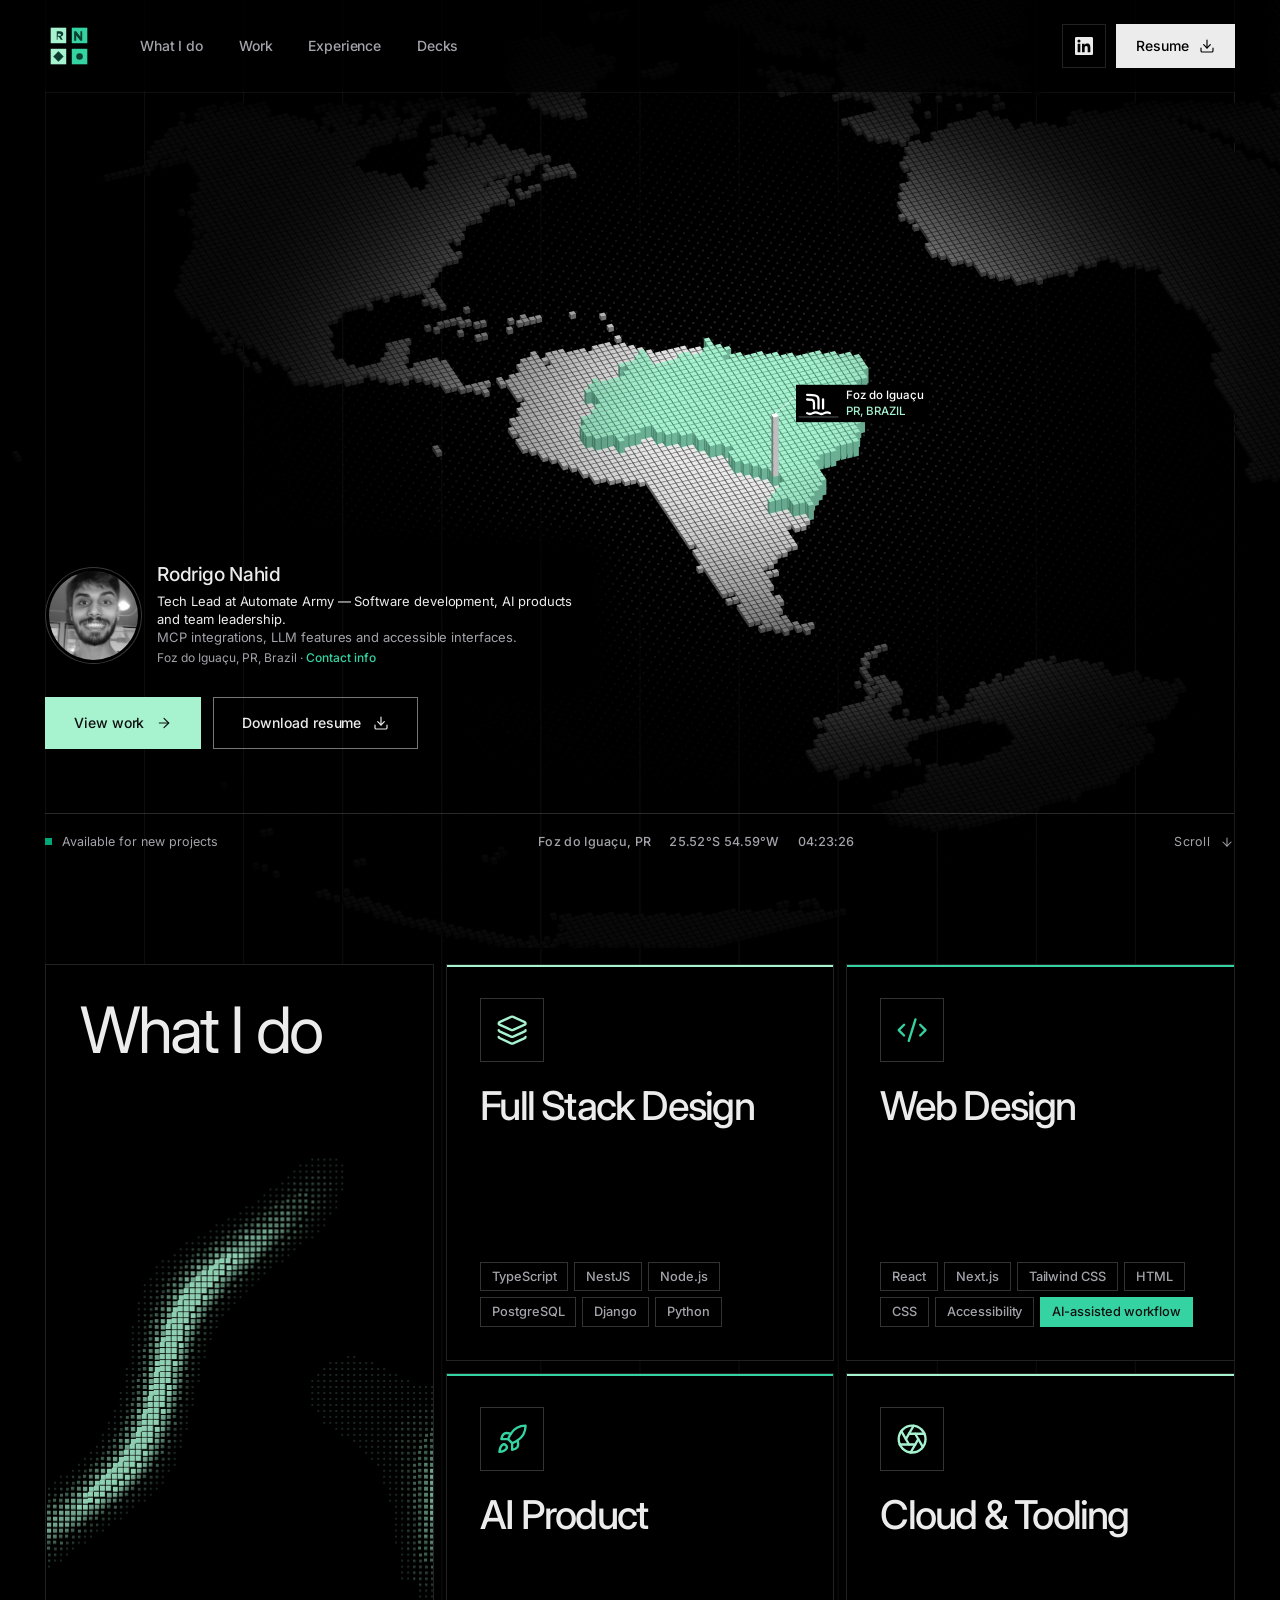
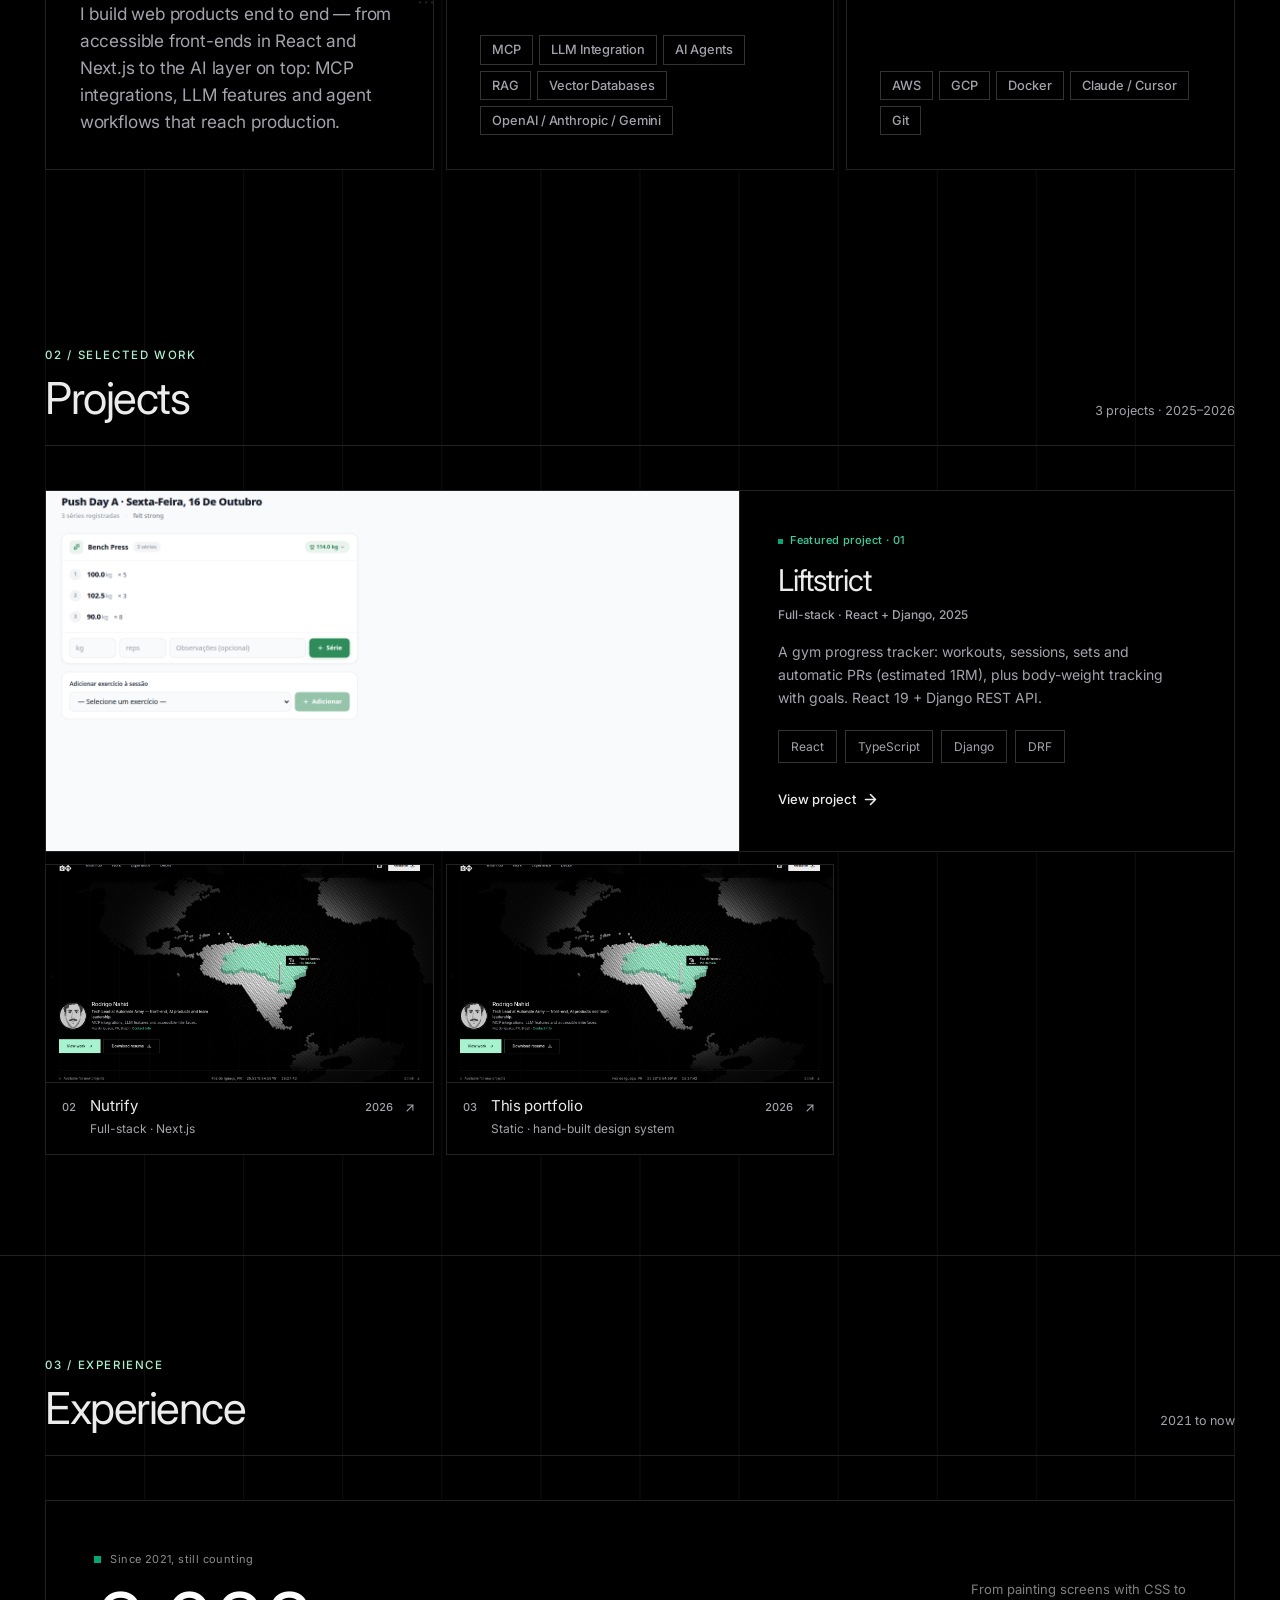
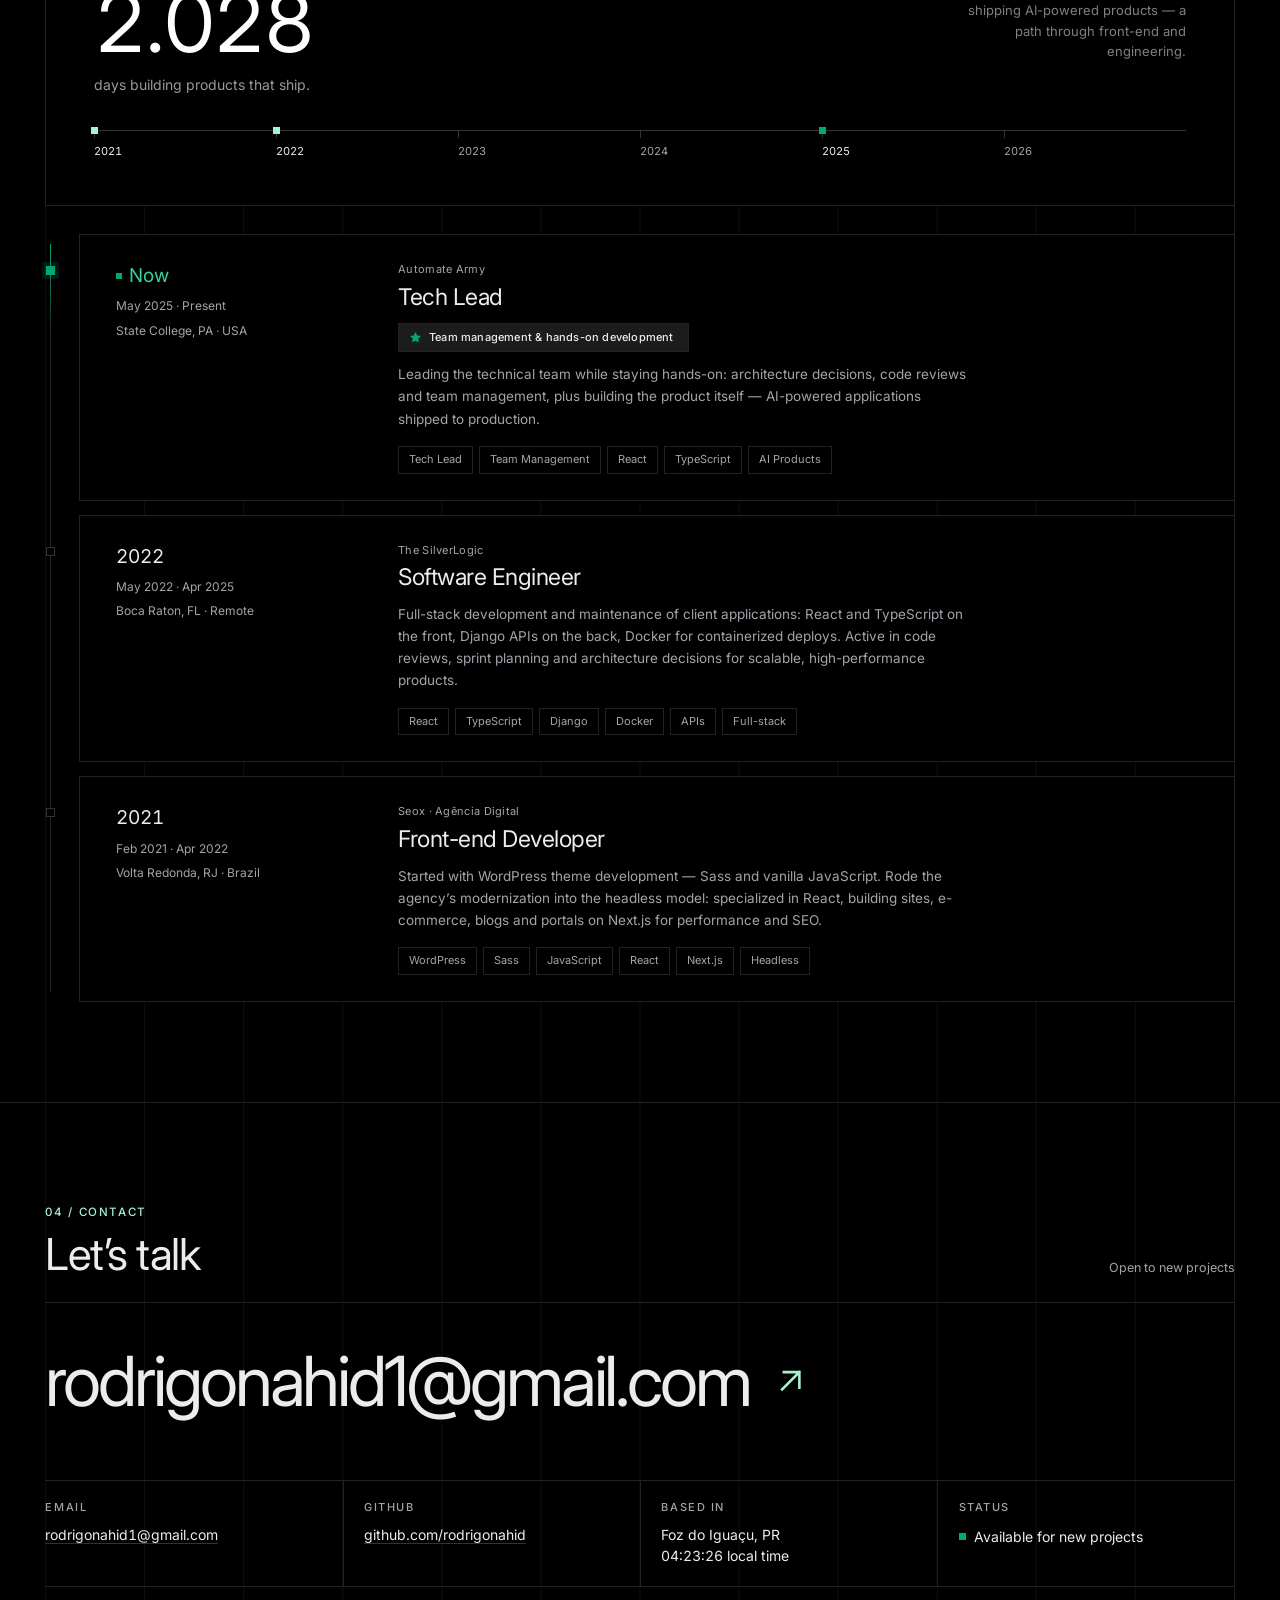
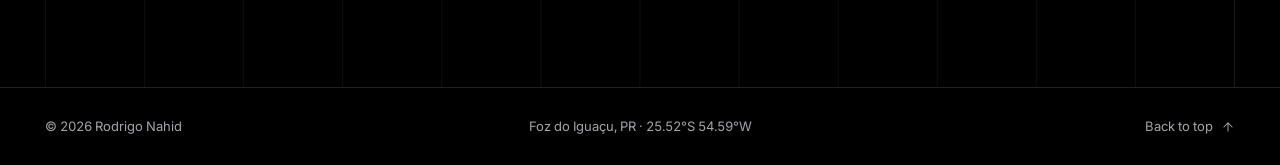
==== index.html @ 600af351 "Redesign: hand-built dark design system, real identity, resume, map hover - Identity: Rodrigo Nahid " ====
<!DOCTYPE html>
<html lang="en">
<head>
  <meta charset="UTF-8" />
  <meta name="viewport" content="width=device-width, initial-scale=1.0" />
  <title>Rodrigo Nahid, Front-end &amp; AI Product Engineer</title>
  <meta name="description" content="Front-end and AI product engineering. MCP integrations, LLM features and fast, accessible web interfaces. Based in Foz do Iguaçu, Brazil." />
  <link rel="canonical" href="https://rodrigonahid.com.br/" />
  <link rel="icon" href="favicon.svg" type="image/svg+xml" />
  <link rel="apple-touch-icon" href="apple-touch-icon.png" />
  <meta name="theme-color" content="#000000" />
  <meta name="color-scheme" content="dark" />
  <meta property="og:type" content="website" />
  <meta property="og:site_name" content="Rodrigo Nahid" />
  <meta property="og:title" content="Rodrigo Nahid, Front-end &amp; AI Product Engineer" />
  <meta property="og:description" content="Go-to-market, visual identity and executive presentations for B2B companies." />
  <meta property="og:url" content="https://rodrigonahid.com.br/" />
  <meta property="og:image" content="https://rodrigonahid.com.br/assets/og/site.jpg" />
  <meta property="og:image:width" content="1200" />
  <meta property="og:image:height" content="630" />
  <meta name="twitter:card" content="summary_large_image" />
  <script type="application/ld+json">
  {"@context":"https://schema.org","@type":"Person","name":"Rodrigo Nahid",
   "jobTitle":"Tech Lead","url":"https://rodrigonahid.com.br/",
   "image":"https://rodrigonahid.com.br/assets/og/site.jpg",
   "worksFor":{"@type":"Organization","name":"Automate Army"},
   "address":{"@type":"PostalAddress","addressLocality":"Foz do Iguaçu","addressCountry":"BR"},
   "sameAs":["https://github.com/rodrigonahid","https://www.linkedin.com/in/rodrigo-nahid/"]}
  </script>
  <link rel="preconnect" href="https://fonts.googleapis.com" />
  <link rel="preconnect" href="https://fonts.gstatic.com" crossorigin />
  <link href="https://fonts.googleapis.com/css2?family=Inter:wght@300;400;500;600;700;800;900&display=swap" rel="stylesheet" />
  <link rel="stylesheet" href="nav.css" />
  <style>
    *, *::before, *::after { box-sizing: border-box; margin: 0; padding: 0; }

    :root {
      color-scheme: dark;
      --bg: #000000;
      --bg-alt: #0a0a0a;       /* cards and sections one step above the page */
      --raised: #141414;       /* chips, tags, logo plates and timeline cards: one step above their section */
      --raised-2: #1c1c1c;     /* a pill sitting on a raised card */
      --text: #ececec;
      --text-2: #a9a9b0;       /* the dimmer second line of the headline */
      --muted: #a3a3ab;        /* 7.4:1 on the page, 6.2:1 on raised surfaces */
      --accent: #00a877;       /* dots, glows and rules: decoration, never text */
      --accent-text: #35d3a2;  /* the same green tuned for text on dark (8:1 or better) */
      --accent-blue: #d4d4da;  /* hover and focus colour, a light neutral despite the name */
      --border: #222222;
      --border-strong: #333333;
      --nav-bg: rgba(0,0,0,.7);
      --ease: cubic-bezier(.22,.61,.36,1);
      --shadow-card: 0 20px 56px rgba(0,0,0,.55);
    }

    html { scroll-behavior: smooth; }

    body {
      font-family: 'Inter', -apple-system, BlinkMacSystemFont, sans-serif;
      background: var(--bg);
      color: var(--text);
      line-height: 1.6;
      -webkit-font-smoothing: antialiased;
      text-rendering: optimizeLegibility;
      overflow-x: hidden;
    }

    img { max-width: 100%; -webkit-user-drag: none; user-select: none; }

    /* anchored sections clear the fixed nav */
    #stacks, #work, #clients, #experience, #contact { scroll-margin-top: var(--nav-h); }

    /* accessibility & polish */
    ::selection { background: rgba(0,168,119,.32); color: var(--text); }
    :focus-visible { outline: 2px solid var(--accent-blue); outline-offset: 3px; }
    :focus:not(:focus-visible) { outline: none; }

    @media (prefers-reduced-motion: reduce) {
      html { scroll-behavior: auto; }
      *, *::before, *::after {
        animation-duration: .01ms !important;
        animation-iteration-count: 1 !important;
        transition-duration: .01ms !important;
      }
    }

    /* ── SCROLL REVEAL ───────────────────── */
    /* default = visible (no-JS fallback); hidden state only applies once JS is on */
    html.js .reveal {
      opacity: 0;
      transform: translateY(26px);
      transition: opacity .8s var(--ease), transform .8s var(--ease);
      transition-delay: var(--reveal-delay, 0ms);
      will-change: opacity, transform;
    }
    html.js .reveal--sm { transform: translateY(14px); }
    html.js .reveal--scale { transform: translateY(20px) scale(.97); }
    html.js .reveal.in { opacity: 1; transform: none; }
    @media (prefers-reduced-motion: reduce) {
      html.js .reveal { opacity: 1; transform: none; transition: none; }
    }

    /* ── HERO ────────────────────────────── */
    /* Composition: a very large two-line headline across the top, a short two-line
       statement and a pair of buttons under it, a thin status strip at the foot, and a
       pixel mountain range rising out of the lower right corner, bleeding to the edges. */
    #hero {
      --gutter: var(--edge);
      --hero-a: #a7f3d0;            /* the mint of the stack cards */
      --hero-b: #6ee7b7;
      --hero-c: #34d399;
      position: relative; z-index: 2; isolation: isolate;          /* above the next section: the map runs past the hero's floor */
      min-height: 100svh;
      background: #000;                /* pure black: the bitmap field below sits on this */
    }
    /* a visible layout grid: 12 columns between the page edges (4 on phones), plus a rule under
       the header. It sits under the globe and the text. */
    #hero::before {
      --cols: 12; --line: rgba(255,255,255,.055);
      content: ""; position: absolute; z-index: 0; pointer-events: none;
      top: 0; bottom: 0; left: var(--gutter); right: var(--gutter);
      border-right: 1px solid var(--line);
      background:
        linear-gradient(var(--line), var(--line)) 0 var(--nav-h) / 100% 1px no-repeat,
        linear-gradient(to right, var(--line) 1px, transparent 1px) 0 0 / calc(100% / var(--cols)) 100%;
      /* the map script sets where the map is; the grid fades out there so it never competes */
      -webkit-mask-image: radial-gradient(var(--map-rx, 1px) var(--map-ry, 1px) at var(--map-x, 50%) var(--map-y, 50%), transparent 30%, #000 100%);
              mask-image: radial-gradient(var(--map-rx, 1px) var(--map-ry, 1px) at var(--map-x, 50%) var(--map-y, 50%), transparent 30%, #000 100%);
    }
    @media (max-width: 800px) { #hero::before { --cols: 4; } }
    #heroBits { position: absolute; left: 0; top: 0; width: 100%; height: 100%; max-height: calc(100% + 120px);   /* never more than the overhang the script allows */
                display: block; z-index: 0; pointer-events: none; }
    /* two blocks on one left edge: the headline under the header, the rest at the foot of the screen */
    .hero-inner {
      position: relative; z-index: 1;
      max-width: var(--max-w); margin: 0 auto; min-height: 100svh;
      display: flex; flex-direction: column; align-items: flex-start; justify-content: flex-end;
      gap: clamp(24px, 3vw, 48px);
      padding: calc(var(--nav-h) + clamp(16px, 3vw, 40px)) var(--gutter) clamp(28px, 4vw, 48px);
    }
    .hero-foot { width: 100%; }

    /* the ID plate at the foot, read like a profile header: a round portrait (the one place
       the site allows a circle, on request), then name, headline and a location line.
       Width and height are both set, so the circle can never be stretched into an oval. */
    .hero-id { display: flex; align-items: flex-start; gap: clamp(14px, 1.2vw, 18px); width: fit-content; max-width: 100%; }   /* the photo is as tall as the text beside it (set by the script below) */
    .hero-photo {
      --ph: var(--who-h, clamp(52px, 4.6vw, 70px));
      position: relative; flex: 0 0 var(--ph); width: var(--ph); height: var(--ph); margin: 0;
      box-sizing: border-box; border-radius: 50%; padding: 3px; background: #000;
      border: 1px solid rgba(255,255,255,.22);                    /* a hairline ring, a black gap, then the photo: all inside the edge */
    }
    @media (max-width: 640px) { .hero-photo { --ph: 60px; } }      /* on phones the text wraps to many lines: a fixed photo beside the name reads better */
    .hero-photo img { display: block; width: 100%; height: 100%; border-radius: 50%; object-fit: cover; object-position: 50% 22%; filter: grayscale(1); background: #111; }
    .hero-who { display: flex; flex-direction: column; min-width: 0; }
    .hero-name { font-size: clamp(17px, 1.5vw, 21px); font-weight: 500; line-height: 1; letter-spacing: -.02em; color: var(--text); margin-top: -.08em; }
    .hero-sub { margin-top: 7px; font-size: clamp(13px, 1vw, 14.5px); line-height: 1.4; letter-spacing: -.005em; color: var(--text); max-width: 52ch; }
    .hero-sub span { display: block; color: var(--muted); }
    .hero-place { margin-top: 5px; font-size: 12px; line-height: 1.2; color: var(--muted); margin-bottom: -.12em; }
    .hero-place a { color: var(--accent-text); font-weight: 500; text-decoration: none; }
    .hero-place a:hover { text-decoration: underline; text-underline-offset: 3px; }

    .hero-cta { display: flex; flex-wrap: wrap; gap: 12px; margin-top: clamp(24px, 2.6vw, 34px); }
    .btn {
      display: inline-flex; align-items: center; justify-content: center; gap: 12px;
      height: 52px; padding: 0 28px; font-size: 14px; font-weight: 500; letter-spacing: -.005em;
      text-decoration: none; border: 1px solid transparent;
      transition: background .2s, color .2s, border-color .2s;
    }
    .btn svg { width: 16px; height: 16px; transition: transform .25s var(--ease); }
    .btn--solid { background: var(--hero-a); color: #101010; }
    .btn--solid:hover { background: #d1fae5; }
    .btn--solid:hover svg { transform: translateX(4px); }
    .btn--line { border-color: rgba(236,236,236,.5); color: var(--text); }
    .btn--line:hover { border-color: var(--text); background: rgba(255,255,255,.07); }
    .btn--line:hover svg { transform: translateY(2px); }

    /* the foot of the hero: a hairline, then availability, place and a scroll cue on one line */
    .hero-meta {
      margin-top: clamp(36px, 5vw, 64px); padding-top: clamp(14px, 1.4vw, 20px);
      border-top: 1px solid rgba(255,255,255,.16);
      display: flex; align-items: center; justify-content: space-between; flex-wrap: wrap; gap: 12px 32px;
      font-size: 12.5px; color: var(--muted);
    }
    .hero-avail, .hero-location { display: flex; align-items: center; gap: 10px; }
    .avail-dot { width: 7px; height: 7px; background: var(--accent); flex-shrink: 0; animation: blink 2.4s ease-in-out infinite; }
    @keyframes blink { 0%,100% { opacity:1; } 50% { opacity:.25; } }
    .hero-location { gap: 18px; font-weight: 500; letter-spacing: .3px; }
    .hero-coords { color: var(--muted); font-variant-numeric: tabular-nums; }
    .hero-scroll {
      display: inline-flex; align-items: center; gap: 10px; color: var(--muted); text-decoration: none;
      letter-spacing: .3px; transition: color .2s;
    }
    .hero-scroll svg { width: 14px; height: 14px; transition: transform .25s var(--ease); }
    .hero-scroll:hover { color: var(--text); }
    .hero-scroll:hover svg { transform: translateY(3px); }
    @media (max-width: 800px) { .hero-coords { display: none; } }
    @media (max-width: 480px) { .hero-location { display: none; } .btn { flex: 1 1 100%; } }

    /* ── SHARED ──────────────────────────── */
    .wrap { max-width: var(--max-w); margin: 0 auto; padding: 0 var(--edge); }
    .section-pad { padding-top: clamp(64px, 9vw, 100px); padding-bottom: clamp(64px, 9vw, 100px); }
    .label { font-size: 11px; font-weight: 500; letter-spacing: .4px; color: var(--accent-text); margin-bottom: 14px; }
    .section-h2 { font-size: clamp(28px, 4vw, 44px); font-weight: 400; letter-spacing: -.035em; line-height: 1.05; color: var(--text); margin-bottom: clamp(36px, 5vw, 52px); }

    /* The section system after the hero: the same visible 12-column grid as the hero behind
       each section (cards are opaque, so the lines read in the gaps), and one head per
       section: a numbered kicker, the title, a fact on the right, and a hairline under it. */
    .gridded { position: relative; isolation: isolate; }
    .gridded::before {
      --cols: 12; --line: rgba(255,255,255,.055);
      content: ""; position: absolute; z-index: -1; pointer-events: none;
      top: 0; bottom: 0; left: var(--edge); right: var(--edge);
      border-right: 1px solid var(--line);
      background: linear-gradient(to right, var(--line) 1px, transparent 1px) 0 0 / calc(100% / var(--cols)) 100%;
    }
    @media (max-width: 800px) { .gridded::before { --cols: 4; } }
    .sec-head {
      display: grid; grid-template-columns: 1fr auto; align-items: end; gap: 10px 24px;
      padding-bottom: clamp(18px, 2vw, 24px); margin-bottom: clamp(28px, 4vw, 44px);
      border-bottom: 1px solid var(--border);
    }
    .sec-head .section-h2 { margin: 0; }
    .sec-idx { grid-column: 1 / -1; font-size: 11.5px; font-weight: 500; letter-spacing: .14em; text-transform: uppercase; color: #a7f3d0; }
    .sec-meta { font-size: 12.5px; color: var(--muted); text-align: right; font-variant-numeric: tabular-nums; }

    /* ── PROJECTS ────────────────────────── */
    #work { padding-top: clamp(64px, 9vw, 100px); padding-bottom: clamp(64px, 9vw, 100px); }

    /* three columns and a 12px gap, the same rhythm as the "What I do" grid above */
    .grid { display: grid; grid-template-columns: repeat(3, 1fr); gap: 12px; }
    @media (max-width: 1000px) { .grid { grid-template-columns: repeat(2, 1fr); } }
    @media (max-width: 640px) { .grid { grid-template-columns: 1fr; } }

    .card {
      cursor: pointer; overflow: hidden;
      background: var(--bg); border: 1px solid var(--border);
      text-decoration: none; display: block;
      transition: border-color .25s;
      -webkit-tap-highlight-color: transparent;
    }
    .card:hover { border-color: var(--border-strong); }
    .card-thumb-wrap { width: 100%; aspect-ratio: 16/9; overflow: hidden; background: var(--bg-alt); }
    .card-thumb { width: 100%; height: 100%; object-fit: cover; display: block; transition: transform .4s cubic-bezier(.22,.61,.36,1); }
    .card:hover .card-thumb { transform: scale(1.04); }
    .card-thumb.broken { opacity: 0; }
    .card-body   {
      display: grid; grid-template-columns: auto 1fr auto; align-items: start; gap: 14px;
      padding: 14px 16px 16px; border-top: 1px solid var(--border);
    }
    .card-idx    { font-size: 11px; font-weight: 500; color: var(--muted); font-variant-numeric: tabular-nums; padding-top: 2px; }
    .card-name   { font-size: 15px; font-weight: 400; color: var(--text); letter-spacing: -.02em; line-height: 1.25; }
    .card-cat    { font-size: 12px; color: var(--muted); margin-top: 3px; }
    .card-side   { display: flex; align-items: center; gap: 10px; font-size: 11px; font-weight: 500; color: var(--muted); font-variant-numeric: tabular-nums; padding-top: 2px; }
    .card-side svg { width: 14px; height: 14px; transition: transform .25s var(--ease), color .25s; }
    .card:hover .card-side svg { transform: translate(2px, -2px); color: #a7f3d0; }

    /* ── WHAT I DO ───────────────────────── */
    /* One pattern: a tall title cell on the left and four equal cards in a 2 x 2 beside it.
       Every card has the same anatomy (icon on top, title, then its items as tags). Cards are
       black with a hairline; each keeps its colour (lavender, yellow, white, in a checker) as
       its accent: the icon, a bar on top and the highlighted tag. The section
       leaves the page container and runs nearly edge to edge. Rows share one height, set
       by the fullest card. */
    .stacks-wide {
      padding: clamp(40px, 5vw, 72px) var(--edge) clamp(48px, 6vw, 88px);
    }
    .stacks-grid {
      --ink: #101010;
      --card-lavender: #a7f3d0;
      --card-yellow: #35d3a2;
      --card-white: #35d3a2;
      display: grid;
      grid-template-columns: repeat(3, minmax(0, 1fr));
      grid-template-rows: repeat(2, minmax(clamp(300px, 31vw, 540px), 1fr));
      gap: 12px;
    }
    .stack-intro { grid-row: 1 / span 2; }
    .stacks-grid > :nth-child(2) { --card: var(--card-lavender); }
    .stacks-grid > :nth-child(3) { --card: var(--card-yellow); }
    .stacks-grid > :nth-child(4) { --card: var(--card-white); }
    .stacks-grid > :nth-child(5) { --card: var(--card-lavender); }

    .stack-intro, .stack-card {
      position: relative; overflow: hidden; min-width: 0;
      display: flex; flex-direction: column; justify-content: space-between; gap: 24px;
      padding: clamp(22px, 2.6vw, 40px);
    }
    .stack-intro { background: var(--bg); border: 1px solid var(--border); }
    .stack-intro > * { position: relative; z-index: 1; }
    .stack-intro h2 {
      font-size: clamp(40px, 5vw, 84px); font-weight: 400; letter-spacing: -.045em; line-height: 1;
      color: var(--text);
    }
    .stack-intro p { font-size: clamp(16px, 1.35vw, 20px); line-height: 1.55; letter-spacing: -.01em; color: var(--muted); max-width: 30ch; }
    .intro-bits { position: absolute !important; z-index: 0 !important; inset: 0; width: 100%; height: 100%; display: block; }

    .stack-card { background: var(--bg); color: var(--text); border: 1px solid var(--border); box-shadow: inset 0 2px 0 var(--card); justify-content: flex-start; transition: border-color .3s; }
    .stack-card:hover { border-color: var(--border-strong); }
    /* icon and title share the same height in every card; the tags sit at the foot, so the
       titles line up across a row and so do the bottom edges of the lists */
    .stack-text { flex: 1; display: flex; flex-direction: column; justify-content: space-between; gap: 20px; }
    .stack-icon {
      width: clamp(56px, 5vw, 76px); height: clamp(56px, 5vw, 76px);
      display: grid; place-items: center; flex-shrink: 0;
      border: 1px solid var(--border-strong); color: var(--card);
      transition: background .3s, color .3s, border-color .3s;
    }
    .stack-icon svg { width: 52%; height: 52%; overflow: visible; }
    .stack-card:hover .stack-icon { background: var(--card); border-color: var(--card); color: var(--ink); }
    .stack-text h3 {
      font-size: clamp(28px, 3.1vw, 54px); font-weight: 500; letter-spacing: -.045em; line-height: 1.02;
      text-wrap: balance;
    }
    .stack-tags { display: flex; flex-wrap: wrap; gap: 6px; list-style: none; margin: 0; padding: 0; }
    .stack-tags li {
      padding: 6px 11px; border: 1px solid var(--border-strong); color: var(--muted);
      font-size: clamp(12.5px, 1vw, 14.5px); font-weight: 500; line-height: 1.2; letter-spacing: -.005em;
    }
    .stack-tags li.is-accent { background: var(--card); border-color: var(--card); color: var(--ink); }   /* a way of working, not a tool */

    /* Icon motion. Two moments, both optional: each icon draws itself once when the grid
       first scrolls into view, and each has its own small gesture on hover. None of the
       gestures pulls a drawing apart. Without JavaScript or with reduced motion requested
       the icons just sit there. */
    @media (prefers-reduced-motion: no-preference) {
      html.js .stacks-grid:not(.is-drawn) .stack-icon :is(path, circle) { stroke-dasharray: 1; stroke-dashoffset: 1; }
      html.js .stacks-grid .stack-icon :is(path, circle) {
        stroke-dasharray: 1;
        transition: stroke-dashoffset 1s var(--ease) calc(var(--i, 0) * 140ms), transform .55s cubic-bezier(.3,1.5,.5,1);
      }
      html.js .stacks-grid.is-drawn .stack-icon :is(path, circle) { stroke-dashoffset: 0; }
      .stack-icon svg, .stack-icon path { transform-box: fill-box; }
      @keyframes stroke-redraw { from { stroke-dashoffset: 1; } to { stroke-dashoffset: 0; } }

      /* full stack: the layers stack up again, bottom first */
      .stack-card:hover .ly-3 { animation: stroke-redraw .6s var(--ease) both; }
      .stack-card:hover .ly-2 { animation: stroke-redraw .6s var(--ease) .14s both; }
      .stack-card:hover .ly-1 { animation: stroke-redraw .6s var(--ease) .28s both; }

      /* web: the brackets open around the slash */
      .stack-card:hover .cd-l { transform: translateX(-1.8px); }
      .stack-card:hover .cd-r { transform: translateX(1.8px); }
      .cd-s { transform-origin: center; }
      .stack-card:hover .cd-s { transform: scale(1.12); }

      /* product: the rocket lifts off as one piece */
      .ico-rocket svg { transform-box: view-box; transition: transform .6s cubic-bezier(.3,1.5,.5,1); }
      .stack-card:hover .ico-rocket svg { transform: translate(2.6px, -2.6px); }

      /* art direction: the aperture turns */
      .ico-aperture svg { transform-box: view-box; transform-origin: 50% 50%; transition: transform .9s cubic-bezier(.65,0,.35,1); }
      .stack-card:hover .ico-aperture svg { transform: rotate(90deg); }
    }

    @media (max-width: 1000px) {
      .stacks-grid { grid-template-columns: repeat(2, minmax(0, 1fr)); grid-template-rows: none; grid-auto-rows: minmax(clamp(260px, 40vw, 420px), 1fr); }
      .stack-intro { grid-column: 1 / -1; grid-row: auto; }
    }
    @media (max-width: 640px) {
      .stacks-grid { grid-template-columns: 1fr; grid-auto-rows: minmax(280px, auto); }
      .stack-intro { min-height: 320px; }
      .stack-icon { width: 56px; height: 56px; }
    }

    /* ── FEATURED PROJECT ────────────────── */
    .featured {
      display: grid; grid-template-columns: 1.4fr 1fr; align-items: stretch;
      margin-bottom: 12px;
      border: 1px solid var(--border);
      background: var(--bg); overflow: hidden;
      text-decoration: none; color: var(--text);
      transition: border-color .25s;
      -webkit-tap-highlight-color: transparent;
    }
    .featured:hover { border-color: var(--border-strong); }

    .featured-media { position: relative; overflow: hidden; background: var(--raised); min-height: 360px; }
    .featured-media img {
      position: absolute; inset: 0; width: 100%; height: 100%;
      object-fit: cover; object-position: center; display: block;
      transition: transform .5s var(--ease);
    }
    .featured:hover .featured-media img { transform: scale(1.03); }

    .featured-body {
      background: var(--bg); border-left: 1px solid var(--border);
      padding: clamp(26px, 3vw, 44px);
      display: flex; flex-direction: column; justify-content: center;
    }
    .featured-label {
      display: inline-flex; align-items: center; gap: 7px;
      font-size: 11px; font-weight: 500; letter-spacing: .4px; color: var(--accent-text);
    }
    .featured-label .dot { width: 5px; height: 5px; background: var(--accent); }
    .featured-title {
      font-size: clamp(22px, 2.4vw, 30px); font-weight: 400;
      letter-spacing: -.035em; line-height: 1.1; margin-top: 14px;
    }
    .featured-meta { font-size: 12px; font-weight: 500; color: var(--muted); margin-top: 8px; }
    .featured-desc { font-size: 14px; color: var(--muted); line-height: 1.65; margin-top: 16px; max-width: 46ch; }
    .featured-tags { display: flex; flex-wrap: wrap; gap: 8px; margin-top: 20px; }
    .featured-tag {
      font-size: 12px; color: var(--muted); background: transparent;
      border: 1px solid var(--border-strong); padding: 6px 12px;
    }
    .featured-cta {
      display: inline-flex; align-items: center; gap: 8px;
      margin-top: 26px; font-size: 13px; font-weight: 500; color: var(--text);
    }
    .featured-cta svg { transition: transform .25s var(--ease); }
    .featured:hover .featured-cta svg { transform: translateX(4px); }

    @media (max-width: 900px) {
      .featured { grid-template-columns: 1fr; }
      .featured-media { min-height: 0; aspect-ratio: 16/10; }
      .featured-body { border-left: none; border-top: 1px solid var(--border); }
    }
    @media (max-width: 640px) {
      .featured { margin-bottom: 12px; }
      .featured-media { aspect-ratio: 4/3; }
    }

    /* card slideshow */
    .slideshow-wrap { position: relative; width: 100%; aspect-ratio: 16/9; overflow: hidden; background: var(--bg-alt); }
    .slide-img {
      position: absolute; inset: 0;
      width: 100%; height: 100%; object-fit: cover; display: block;
      opacity: 0; transition: opacity .7s ease;
    }
    .slide-img.active { opacity: 1; }

    /* ── CLIENTS MARQUEE ─────────────────── */
    #clients { padding-top: clamp(60px, 8vw, 92px); padding-bottom: clamp(60px, 8vw, 92px); overflow: hidden; }
    .clients-sub { font-size: 14px; color: var(--muted); max-width: 52ch; line-height: 1.6; margin: -12px 0 clamp(28px, 4vw, 40px); }

    .clients-rows { display: flex; flex-direction: column; gap: 16px; }
    .clients-marquee {
      position: relative;
      overflow: hidden;
      -webkit-mask-image: linear-gradient(90deg, transparent 0, #000 7%, #000 93%, transparent 100%);
              mask-image: linear-gradient(90deg, transparent 0, #000 7%, #000 93%, transparent 100%);
    }
    .clients-track { display: flex; width: max-content; align-items: center; }
    .clients-track--ltr { animation: clientsLeft 48s linear infinite; }
    .clients-track--rtl { animation: clientsRight 48s linear infinite; }
    .clients-marquee:hover .clients-track { animation-play-state: paused; }
    @keyframes clientsLeft  { from { transform: translateX(0); }     to { transform: translateX(-50%); } }
    @keyframes clientsRight { from { transform: translateX(-50%); }  to { transform: translateX(0); } }

    .client-cell {
      flex-shrink: 0;
      width: 244px; height: 132px;
      margin-right: 18px;
      display: grid; place-items: center;
      overflow: hidden;
      background: var(--bg);
      border: 1px solid var(--border);

      transition: border-color .3s, box-shadow .3s, transform .3s;
    }
    .client-cell:hover { border-color: var(--border-strong); }
    .client-logo {
      max-width: 152px; max-height: 56px;
      width: auto; height: auto;
      object-fit: contain;
      /* The logos are light-theme artwork. Grayscale then invert turns dark marks
         light, and screen blending drops the opaque white box two of the files
         carry (Eletrobras, Vilmorin), so only the mark shows on the plate. */
      filter: grayscale(1) invert(1);
      mix-blend-mode: screen;
      opacity: .9;
      transition: opacity .3s ease;
    }
    .client-cell:hover .client-logo { opacity: 1; }
    /* logos drawn in white to begin with are the flagged ones: keep them as drawn */
    .client-logo--invert { filter: grayscale(1); mix-blend-mode: normal; }

    @media (max-width: 640px) {
      .client-cell { width: 150px; height: 84px; }
      .client-logo { max-width: 98px; max-height: 36px; }
      .clients-track--ltr { animation-duration: 28s; }
      .clients-track--rtl { animation-duration: 28s; }
    }
    @media (prefers-reduced-motion: reduce) {
      .clients-track { animation: none; flex-wrap: wrap; justify-content: center; }
    }

    /* ── EXPERIENCE / TIMELINE ───────────── */
    #experience { background: var(--bg); border-top: 1px solid var(--border); border-bottom: 1px solid var(--border); }

    /* day-counter banner (full-width horizontal dark card) */
    .exp-counter {
      display: flex; align-items: center; justify-content: space-between;
      gap: 28px; flex-wrap: wrap;
      background: var(--bg);
      border: 1px solid var(--border);
      color: #fff;

      padding: clamp(28px, 4vw, 44px) clamp(28px, 4vw, 48px);
      margin-bottom: 28px;
    }
    /* a ruler of the years since 2021; a mint mark where a role began */
    .exp-ruler { flex: 1 0 100%; display: grid; grid-template-columns: repeat(var(--n, 9), minmax(0, 1fr)); border-top: 1px solid var(--border-strong); margin-top: 6px; }
    .exp-ruler span { position: relative; padding-top: 12px; font-size: 11px; color: var(--muted); font-variant-numeric: tabular-nums; }
    .exp-ruler span::before { content: ""; position: absolute; left: 0; top: -1px; width: 1px; height: 8px; background: var(--border-strong); }
    .exp-ruler span.is-start { color: var(--text); }
    .exp-ruler span.is-start::after { content: ""; position: absolute; left: -3px; top: -4px; width: 7px; height: 7px; background: #a7f3d0; }
    .exp-ruler span.is-now::after { background: var(--accent); }
    @media (max-width: 640px) { .exp-ruler span { font-size: 0; } .exp-ruler span.is-start { font-size: 10px; } }
    .exp-counter-glow { display: inline-flex; align-items: center; gap: 9px; font-size: 11px; letter-spacing: .4px; color: rgba(255,255,255,.55); margin-bottom: 14px; }
    .exp-counter-dot { width: 7px; height: 7px; background: var(--accent); animation: blink 2.4s ease-in-out infinite; }
    .exp-counter-num { font-size: clamp(50px, 8vw, 82px); font-weight: 400; line-height: 1; letter-spacing: -3px; font-variant-numeric: tabular-nums; }
    .exp-counter-cap { font-size: 14px; color: rgba(255,255,255,.6); margin-top: 10px; }
    .exp-counter-side { font-size: 13px; color: rgba(255,255,255,.5); text-align: right; line-height: 1.6; max-width: 220px; }

    /* vertical timeline with full-width horizontal cards */
    .tl { position: relative; padding-left: 34px; display: grid; gap: 14px; }
    .tl::before {
      content: ''; position: absolute;
      left: 5px; top: 10px; bottom: 10px;
      width: 1px;
      background: linear-gradient(to bottom, var(--accent), var(--border) 90px, var(--border));
    }
    .tl-card {
      position: relative;
      display: grid;
      grid-template-columns: clamp(210px, 18vw, 340px) 1fr;
      gap: clamp(20px, 4vw, 52px);
      background: var(--bg);
      border: 1px solid var(--border);

      padding: 26px clamp(24px, 3vw, 36px);
      transition: border-color .3s, box-shadow .3s;
    }
    .tl-card:hover { border-color: var(--border-strong); box-shadow: inset 2px 0 0 #a7f3d0; }
    .tl-card::before {
      content: ''; position: absolute;
      left: -34px; top: 31px;
      width: 9px; height: 9px;
      background: var(--bg); border: 1.5px solid var(--border-strong);
      transition: border-color .3s, background .3s;
    }
    .tl-card:hover::before { border-color: var(--accent-blue); }
    .tl-card--now::before {
      background: var(--accent); border-color: var(--accent);
      box-shadow: 0 0 0 4px rgba(0,168,119,.14);
    }

    /* left column — when */
    .tl-when { display: flex; flex-direction: column; gap: 5px; }
    .tl-year { font-size: 19px; color: var(--text); letter-spacing: -.3px; font-variant-numeric: tabular-nums; }
    .tl-year--now { color: var(--accent-text); display: inline-flex; align-items: center; gap: 7px; }
    .tl-year--now::before { content: ''; width: 6px; height: 6px; background: var(--accent); animation: blink 2.4s ease-in-out infinite; }
    .tl-period { font-size: 12px; color: var(--muted); }
    .tl-place  { font-size: 12px; color: var(--muted); }

    /* right column — content */
    .tl-main { display: flex; flex-direction: column; align-items: flex-start; height: 100%; }
    .tl-co   { font-size: 11px; letter-spacing: .3px; color: var(--muted); }
    .tl-role { font-size: clamp(19px, 2.1vw, 23px); font-weight: 400; color: var(--text); letter-spacing: -.5px; line-height: 1.2; margin: 5px 0 0; }
    .tl-desc { font-size: 13.5px; color: var(--muted); line-height: 1.65; margin-top: 11px; max-width: 64ch; }
    .tl-note { display: inline-block; font-size: 12px; color: var(--accent-text); margin-top: 12px; padding: 4px 11px; background: rgba(0,168,119,.1); }
    .tl-badge {
      display: inline-flex; align-items: center; gap: 7px;
      font-size: 11px; font-weight: 500; letter-spacing: .2px; line-height: 1.35;
      color: var(--text); background: var(--raised-2);
      border: 1px solid var(--border);
      padding: 6px 14px 6px 10px; margin-top: 12px;
      max-width: 100%;
    }
    .tl-badge svg { width: 13px; height: 13px; color: var(--accent); flex-shrink: 0; align-self: center; }
    @media (max-width: 700px) {
      .tl-badge { font-size: 10.5px; padding: 5px 12px 5px 9px; gap: 6px; }
    }
    .tl-tags { display: flex; flex-wrap: wrap; gap: 6px; margin-top: auto; padding-top: 16px; align-self: stretch; }
    .tl-tag  { font-size: 11px; padding: 4px 10px; border: 1px solid var(--border); color: var(--muted); }

    @media (max-width: 700px) {
      .tl { padding-left: 28px; grid-auto-rows: auto; }
      .tl-card { grid-template-columns: 1fr; gap: 14px; padding: 22px 22px; }
      .tl-card::before { left: -28px; top: 27px; }
      .tl-when { flex-flow: row wrap; align-items: baseline; gap: 4px 14px; }
      .tl-tags { padding-top: 4px; }
      .exp-counter-side { text-align: left; }
    }

    /* ── CONTACT ─────────────────────────── */
    /* the email as the statement, then the facts in a row of hairline cells */
    .contact-email {
      display: inline-flex; align-items: center; gap: clamp(12px, 1.6vw, 24px);
      font-size: clamp(28px, 5.4vw, 84px); font-weight: 400; letter-spacing: -.045em; line-height: 1;
      color: var(--text); text-decoration: none; transition: color .2s;
      overflow-wrap: anywhere;
    }
    .contact-email svg { width: .6em; height: .6em; flex: none; color: #a7f3d0; transition: transform .3s var(--ease); }
    .contact-email:hover { color: #a7f3d0; }
    .contact-email:hover svg { transform: translate(4px, -4px); }
    .contact-spec { display: grid; grid-template-columns: repeat(4, minmax(0, 1fr)); margin-top: clamp(36px, 5vw, 64px); border-top: 1px solid var(--border); border-bottom: 1px solid var(--border); }
    .contact-spec > div { padding: 18px clamp(14px, 1.6vw, 22px) 20px; border-left: 1px solid var(--border); min-width: 0; }
    .contact-spec > div:first-child { border-left: 0; padding-left: 0; }
    .contact-spec dt { font-size: 11px; font-weight: 500; letter-spacing: .14em; text-transform: uppercase; color: var(--muted); margin-bottom: 8px; }
    .contact-spec dd { margin: 0; font-size: 14px; color: var(--text); line-height: 1.5; font-variant-numeric: tabular-nums; }
    .contact-spec dd a { color: var(--text); text-decoration: none; border-bottom: 1px solid var(--border-strong); transition: border-color .2s, color .2s; }
    .contact-spec dd a:hover { color: #a7f3d0; border-color: #a7f3d0; }
    .contact-spec .avail { display: inline-flex; align-items: center; gap: 8px; }
    .contact-spec .avail::before { content: ""; width: 7px; height: 7px; background: var(--accent); animation: blink 2.4s ease-in-out infinite; }
    @media (max-width: 800px) {
      .contact-spec { grid-template-columns: 1fr 1fr; }
      .contact-spec > div:nth-child(3) { border-left: 0; padding-left: 0; }
      .contact-spec > div:nth-child(n+3) { border-top: 1px solid var(--border); }
    }

    /* ── FOOTER ──────────────────────────── */
    footer {
      border-top: 1px solid var(--border);
      padding: 28px var(--edge);
      display: grid; grid-template-columns: 1fr auto 1fr; align-items: center; gap: 12px 24px;
      max-width: var(--max-w); margin: 0 auto;
    }
    footer p, footer a { font-size: 13px; color: var(--muted); font-variant-numeric: tabular-nums; }
    footer .foot-mid { text-align: center; }
    footer .foot-top { justify-self: end; display: inline-flex; align-items: center; gap: 8px; text-decoration: none; transition: color .2s; }
    footer .foot-top svg { width: 14px; height: 14px; transition: transform .25s var(--ease); }
    footer .foot-top:hover { color: var(--text); }
    footer .foot-top:hover svg { transform: translateY(-3px); }
    @media (max-width: 640px) { footer { grid-template-columns: 1fr auto; } footer .foot-mid { display: none; } }
  </style>
  <script>
    document.documentElement.classList.add('js');
    if ('scrollRestoration' in history) history.scrollRestoration = 'manual';
    window.scrollTo(0, 0);
  </script>
</head>
<body>
  <a class="skip-link" href="#main">Skip to content</a>

  <!-- NAV -->
  <nav id="nav" class="site-nav" aria-label="Primary">
    <div class="nav-inner">
      <a href="/" class="nav-logo" aria-label="Rodrigo Nahid, home">
        <img src="favicon.svg" alt="Rodrigo Nahid" width="120" height="120" />
      </a>
      <ul class="nav-links">
        <li><a href="#stacks" data-spy="stacks">What I do</a></li>
        <li><a href="#work" data-spy="work">Work</a></li>
        <li><a href="#experience" data-spy="experience">Experience</a></li>
        <li><a href="decks.html">Decks</a></li>
      </ul>
      <div class="nav-actions">
        <a class="nav-icon" href="https://www.linkedin.com/in/rodrigo-nahid/" target="_blank" rel="noopener" aria-label="LinkedIn (opens in a new tab)"><svg viewBox="0 0 24 24" fill="currentColor" aria-hidden="true"><path d="M20.447 20.452h-3.554v-5.569c0-1.328-.027-3.037-1.852-3.037-1.853 0-2.136 1.445-2.136 2.939v5.667H9.351V9h3.414v1.561h.046c.477-.9 1.637-1.85 3.37-1.85 3.601 0 4.267 2.37 4.267 5.455v6.286zM5.337 7.433a2.062 2.062 0 01-2.063-2.065 2.064 2.064 0 112.063 2.065zm1.782 13.019H3.555V9h3.564v11.452zM22.225 0H1.771C.792 0 0 .774 0 1.729v20.542C0 23.227.792 24 1.771 24h20.451C23.2 24 24 23.227 24 22.271V1.729C24 .774 23.2 0 22.222 0h.003z"/></svg></a>
        <a class="nav-cta" href="Rodrigo-Nahid-Resume.pdf" download>Resume <svg viewBox="0 0 24 24" fill="none" stroke="currentColor" stroke-width="1.75" stroke-linecap="round" stroke-linejoin="round" aria-hidden="true"><path d="M12 15V3"/><path d="M21 15v4a2 2 0 0 1-2 2H5a2 2 0 0 1-2-2v-4"/><path d="m7 10 5 5 5-5"/></svg></a>
      </div>
      <button class="nav-toggle" type="button" aria-expanded="false" aria-controls="menu-panel" aria-label="Open menu"><svg class="i-menu" viewBox="0 0 24 24" fill="none" stroke="currentColor" stroke-width="1.75" stroke-linecap="round" stroke-linejoin="round" aria-hidden="true"><path d="M4 5h16"/><path d="M4 12h16"/><path d="M4 19h16"/></svg><svg class="i-close" viewBox="0 0 24 24" fill="none" stroke="currentColor" stroke-width="1.75" stroke-linecap="round" stroke-linejoin="round" aria-hidden="true"><path d="M18 6 6 18"/><path d="m6 6 12 12"/></svg></button>
    </div>
    <div class="menu-panel" id="menu-panel">
      <ul>
      <li><a href="#stacks" data-spy="stacks">What I do<svg viewBox="0 0 24 24" fill="none" stroke="currentColor" stroke-width="1.75" stroke-linecap="round" stroke-linejoin="round" aria-hidden="true"><path d="M5 12h14"/><path d="m12 5 7 7-7 7"/></svg></a></li>
      <li><a href="#work" data-spy="work">Work<svg viewBox="0 0 24 24" fill="none" stroke="currentColor" stroke-width="1.75" stroke-linecap="round" stroke-linejoin="round" aria-hidden="true"><path d="M5 12h14"/><path d="m12 5 7 7-7 7"/></svg></a></li>
      <li><a href="#experience" data-spy="experience">Experience<svg viewBox="0 0 24 24" fill="none" stroke="currentColor" stroke-width="1.75" stroke-linecap="round" stroke-linejoin="round" aria-hidden="true"><path d="M5 12h14"/><path d="m12 5 7 7-7 7"/></svg></a></li>
      <li><a href="decks.html">Decks<svg viewBox="0 0 24 24" fill="none" stroke="currentColor" stroke-width="1.75" stroke-linecap="round" stroke-linejoin="round" aria-hidden="true"><path d="M5 12h14"/><path d="m12 5 7 7-7 7"/></svg></a></li>
      </ul>
      <div class="menu-actions">
        <a class="menu-cta" href="Rodrigo-Nahid-Resume.pdf" download>Resume <svg viewBox="0 0 24 24" fill="none" stroke="currentColor" stroke-width="1.75" stroke-linecap="round" stroke-linejoin="round" aria-hidden="true"><path d="M12 15V3"/><path d="M21 15v4a2 2 0 0 1-2 2H5a2 2 0 0 1-2-2v-4"/><path d="m7 10 5 5 5-5"/></svg></a>
        <a class="menu-icon-link" href="https://www.linkedin.com/in/rodrigo-nahid/" target="_blank" rel="noopener"><svg viewBox="0 0 24 24" fill="currentColor" aria-hidden="true"><path d="M20.447 20.452h-3.554v-5.569c0-1.328-.027-3.037-1.852-3.037-1.853 0-2.136 1.445-2.136 2.939v5.667H9.351V9h3.414v1.561h.046c.477-.9 1.637-1.85 3.37-1.85 3.601 0 4.267 2.37 4.267 5.455v6.286zM5.337 7.433a2.062 2.062 0 01-2.063-2.065 2.064 2.064 0 112.063 2.065zm1.782 13.019H3.555V9h3.564v11.452zM22.225 0H1.771C.792 0 0 .774 0 1.729v20.542C0 23.227.792 24 1.771 24h20.451C23.2 24 24 23.227 24 22.271V1.729C24 .774 23.2 0 22.222 0h.003z"/></svg> LinkedIn</a>
      </div>
    </div>
  </nav>

  <main id="main">
  <!-- HERO -->
  <section id="hero" aria-label="Introduction">
    <canvas id="heroBits" aria-hidden="true"></canvas>
    <div class="hero-inner">
      <div class="hero-foot">
        <div class="hero-id reveal" style="--reveal-delay:120ms">
          <figure class="hero-photo">
            <img src="assets/Profile/Profile-sm.png" width="384" height="480" alt="Portrait of Rodrigo Nahid" fetchpriority="high" decoding="async">
          </figure>
          <div class="hero-who">
            <h1 class="hero-name">Rodrigo Nahid</h1>
            <p class="hero-sub">
              Tech Lead at Automate Army — Software development, AI products and team leadership.
              <span>MCP integrations, LLM features and accessible interfaces.</span>
            </p>
            <p class="hero-place">Foz do Iguaçu, PR, Brazil · <a href="#contact">Contact info</a></p>
          </div>
        </div>

        <div class="hero-cta reveal reveal--sm" style="--reveal-delay:300ms">
          <a href="#work" class="btn btn--solid">View work <svg viewBox="0 0 24 24" fill="none" stroke="currentColor" stroke-width="1.75" stroke-linecap="round" stroke-linejoin="round" aria-hidden="true"><path d="M5 12h14"/><path d="m12 5 7 7-7 7"/></svg></a>
          <a href="Rodrigo-Nahid-Resume.pdf" class="btn btn--line" download>Download resume <svg viewBox="0 0 24 24" fill="none" stroke="currentColor" stroke-width="1.75" stroke-linecap="round" stroke-linejoin="round" aria-hidden="true"><path d="M12 15V3"/><path d="M21 15v4a2 2 0 0 1-2 2H5a2 2 0 0 1-2-2v-4"/><path d="m7 10 5 5 5-5"/></svg></a>
        </div>

        <div class="hero-meta reveal reveal--sm" style="--reveal-delay:400ms">
          <div class="hero-avail"><span class="avail-dot"></span><span>Available for new projects</span></div>
          <div class="hero-location">
            <span>Foz do Iguaçu, PR</span>
            <span class="hero-coords">25.52°S 54.59°W</span>
            <span id="hero-clock" style="font-variant-numeric:tabular-nums;"></span>
          </div>
          <a class="hero-scroll" href="#stacks">Scroll <svg viewBox="0 0 24 24" fill="none" stroke="currentColor" stroke-width="1.75" stroke-linecap="round" stroke-linejoin="round" aria-hidden="true"><path d="M12 5v14"/><path d="m19 12-7 7-7-7"/></svg></a>
        </div>
      </div>
    </div>
  </section>

  <!-- WHAT I DO -->
  <!-- Icons: Lucide (lucide.dev), ISC licence. Inlined so the page needs no icon library. -->
  <section id="stacks" class="stacks-wide gridded" aria-labelledby="stacks-title">
    <div class="stacks-grid" id="stacksGrid">

      <div class="stack-intro">
        <canvas class="intro-bits" aria-hidden="true"></canvas>
        <h2 id="stacks-title">What I do</h2>
        <p>I build web products end to end — from accessible front-ends in React and Next.js to the AI layer on top: MCP integrations, LLM features and agent workflows that reach production.</p>
      </div>

      <article class="stack-card" style="--i:0">
        <span class="stack-icon ico-layers" aria-hidden="true">
          <svg viewBox="0 0 24 24" fill="none" stroke="currentColor" stroke-width="1.75" stroke-linecap="round" stroke-linejoin="round">
            <path class="ly-1" pathLength="1" d="M12.83 2.18a2 2 0 0 0-1.66 0L2.6 6.08a1 1 0 0 0 0 1.83l8.58 3.91a2 2 0 0 0 1.66 0l8.58-3.9a1 1 0 0 0 0-1.83z"/>
            <path class="ly-2" pathLength="1" d="M2 12a1 1 0 0 0 .58.91l8.6 3.91a2 2 0 0 0 1.65 0l8.58-3.9A1 1 0 0 0 22 12"/>
            <path class="ly-3" pathLength="1" d="M2 17a1 1 0 0 0 .58.91l8.6 3.91a2 2 0 0 0 1.65 0l8.58-3.9A1 1 0 0 0 22 17"/>
          </svg>
        </span>
        <div class="stack-text">
          <h3>Full Stack Design</h3>
          <ul class="stack-tags">
            <li>TypeScript</li>
            <li>NestJS</li>
            <li>Node.js</li>
            <li>PostgreSQL</li>
            <li>Django</li>
            <li>Python</li>
          </ul>
        </div>
      </article>

      <article class="stack-card" style="--i:1">
        <span class="stack-icon ico-code" aria-hidden="true">
          <svg viewBox="0 0 24 24" fill="none" stroke="currentColor" stroke-width="1.75" stroke-linecap="round" stroke-linejoin="round">
            <path class="cd-r" pathLength="1" d="m18 16 4-4-4-4"/>
            <path class="cd-l" pathLength="1" d="m6 8-4 4 4 4"/>
            <path class="cd-s" pathLength="1" d="m14.5 4-5 16"/>
          </svg>
        </span>
        <div class="stack-text">
          <h3>Web Design</h3>
          <ul class="stack-tags">
            <li>React</li>
            <li>Next.js</li>
            <li>Tailwind CSS</li>
            <li>HTML</li>
            <li>CSS</li>
            <li>Accessibility</li>
            <li class="is-accent">AI-assisted workflow</li>
          </ul>
        </div>
      </article>

      <article class="stack-card" style="--i:2">
        <span class="stack-icon ico-rocket" aria-hidden="true">
          <svg viewBox="0 0 24 24" fill="none" stroke="currentColor" stroke-width="1.75" stroke-linecap="round" stroke-linejoin="round">
            <path pathLength="1" d="M12 15v5s3.03-.55 4-2c1.08-1.62 0-5 0-5"/>
            <path pathLength="1" d="M4.5 16.5c-1.5 1.26-2 5-2 5s3.74-.5 5-2c.71-.84.7-2.13-.09-2.91a2.18 2.18 0 0 0-2.91-.09"/>
            <path pathLength="1" d="M9 12a22 22 0 0 1 2-3.95A12.88 12.88 0 0 1 22 2c0 2.72-.78 7.5-6 11a22.4 22.4 0 0 1-4 2z"/>
            <path pathLength="1" d="M9 12H4s.55-3.03 2-4c1.62-1.08 5 .05 5 .05"/>
          </svg>
        </span>
        <div class="stack-text">
          <h3>AI Product</h3>
          <ul class="stack-tags">
            <li>MCP</li>
            <li>LLM Integration</li>
            <li>AI Agents</li>
            <li>RAG</li>
            <li>Vector Databases</li>
            <li>OpenAI / Anthropic / Gemini</li>
          </ul>
        </div>
      </article>

      <article class="stack-card" style="--i:3">
        <span class="stack-icon ico-aperture" aria-hidden="true">
          <svg viewBox="0 0 24 24" fill="none" stroke="currentColor" stroke-width="1.75" stroke-linecap="round" stroke-linejoin="round">
            <circle pathLength="1" cx="12" cy="12" r="10"/>
            <path pathLength="1" d="m14.31 8 5.74 9.94"/><path pathLength="1" d="M9.69 8h11.48"/>
            <path pathLength="1" d="m7.38 12 5.74-9.94"/><path pathLength="1" d="M9.69 16 3.95 6.06"/>
            <path pathLength="1" d="M14.31 16H2.83"/><path pathLength="1" d="m16.62 12-5.74 9.94"/>
          </svg>
        </span>
        <div class="stack-text">
          <h3>Cloud &amp; Tooling</h3>
          <ul class="stack-tags">
            <li>AWS</li>
            <li>GCP</li>
            <li>Docker</li>
            <li>Claude / Cursor</li>
            <li>Git</li>
          </ul>
        </div>
      </article>

    </div>
  </section>

  <!-- WORK -->
  <div id="work" class="wrap section-pad gridded">
    <div class="sec-head">
      <p class="sec-idx">02 / Selected work</p>
      <h2 class="section-h2">Projects</h2>
      <p class="sec-meta" id="work-meta"></p>
    </div>
    <div id="featured"></div>
    <div class="grid" id="grid"></div>
  </div>

  <!-- EXPERIENCE -->
  <div id="experience" class="section-pad gridded">
    <div class="wrap">
      <div class="sec-head">
        <p class="sec-idx">03 / Experience</p>
        <h2 class="section-h2">Experience</h2>
        <p class="sec-meta">2021 to now</p>
      </div>

      <!-- day counter banner -->
      <div class="exp-counter">
        <div>
          <span class="exp-counter-glow"><span class="exp-counter-dot"></span>Since 2021, still counting</span>
          <div class="exp-counter-num" id="tl-days"></div>
          <p class="exp-counter-cap">days building products that ship.</p>
        </div>
        <p class="exp-counter-side">From painting screens with CSS to shipping AI-powered products — a path through front-end and engineering.</p>
        <div class="exp-ruler" id="exp-ruler" aria-hidden="true"></div>
      </div>

      <!-- timeline -->
      <div class="tl">

        <article class="tl-card tl-card--now">
          <div class="tl-when">
            <span class="tl-year tl-year--now">Now</span>
            <span class="tl-period">May 2025 · Present</span>
            <span class="tl-place">State College, PA · USA</span>
          </div>
          <div class="tl-main">
            <span class="tl-co">Automate Army</span>
            <h3 class="tl-role">Tech Lead</h3>
            <span class="tl-badge">
              <svg viewBox="0 0 24 24" fill="currentColor"><path d="M12 2l3.09 6.26L22 9.27l-5 4.87 1.18 6.88L12 17.77l-6.18 3.25L7 14.14 2 9.27l6.91-1.01L12 2z"/></svg>
              Team management &amp; hands-on development
            </span>
            <p class="tl-desc">Leading the technical team while staying hands-on: architecture decisions, code reviews and team management, plus building the product itself — AI-powered applications shipped to production.</p>
            <div class="tl-tags">
              <span class="tl-tag">Tech Lead</span>
              <span class="tl-tag">Team Management</span>
              <span class="tl-tag">React</span>
              <span class="tl-tag">TypeScript</span>
              <span class="tl-tag">AI Products</span>
            </div>
          </div>
        </article>

        <article class="tl-card">
          <div class="tl-when">
            <span class="tl-year">2022</span>
            <span class="tl-period">May 2022 · Apr 2025</span>
            <span class="tl-place">Boca Raton, FL · Remote</span>
          </div>
          <div class="tl-main">
            <span class="tl-co">The SilverLogic</span>
            <h3 class="tl-role">Software Engineer</h3>
            <p class="tl-desc">Full-stack development and maintenance of client applications: React and TypeScript on the front, Django APIs on the back, Docker for containerized deploys. Active in code reviews, sprint planning and architecture decisions for scalable, high-performance products.</p>
            <div class="tl-tags">
              <span class="tl-tag">React</span>
              <span class="tl-tag">TypeScript</span>
              <span class="tl-tag">Django</span>
              <span class="tl-tag">Docker</span>
              <span class="tl-tag">APIs</span>
              <span class="tl-tag">Full-stack</span>
            </div>
          </div>
        </article>

        <article class="tl-card">
          <div class="tl-when">
            <span class="tl-year">2021</span>
            <span class="tl-period">Feb 2021 · Apr 2022</span>
            <span class="tl-place">Volta Redonda, RJ · Brazil</span>
          </div>
          <div class="tl-main">
            <span class="tl-co">Seox · Agência Digital</span>
            <h3 class="tl-role">Front-end Developer</h3>
            <p class="tl-desc">Started with WordPress theme development — Sass and vanilla JavaScript. Rode the agency&rsquo;s modernization into the headless model: specialized in React, building sites, e-commerce, blogs and portals on Next.js for performance and SEO.</p>
            <div class="tl-tags">
              <span class="tl-tag">WordPress</span>
              <span class="tl-tag">Sass</span>
              <span class="tl-tag">JavaScript</span>
              <span class="tl-tag">React</span>
              <span class="tl-tag">Next.js</span>
              <span class="tl-tag">Headless</span>
            </div>
          </div>
        </article>

      </div>
    </div>
  </div>

  <!-- CONTACT -->
  <div id="contact" class="wrap section-pad gridded">
    <div class="sec-head">
      <p class="sec-idx">04 / Contact</p>
      <h2 class="section-h2">Let&rsquo;s talk</h2>
      <p class="sec-meta">Open to new projects</p>
    </div>
    <a href="mailto:rodrigonahid1@gmail.com" class="contact-email">rodrigonahid1@gmail.com <svg viewBox="0 0 24 24" fill="none" stroke="currentColor" stroke-width="1.5" stroke-linecap="square" aria-hidden="true"><path d="M7 17 17 7M8 7h9v9"/></svg></a>
    <dl class="contact-spec">
      <div><dt>Email</dt><dd><a href="mailto:rodrigonahid1@gmail.com">rodrigonahid1@gmail.com</a></dd></div>
      <div><dt>GitHub</dt><dd><a href="https://github.com/rodrigonahid" target="_blank" rel="noopener">github.com/rodrigonahid</a></dd></div>
      <div><dt>Based in</dt><dd>Foz do Iguaçu, PR<br><span class="js-clock"></span> local time</dd></div>
      <div><dt>Status</dt><dd><span class="avail">Available for new projects</span></dd></div>
    </dl>
  </div>

  </main>

  <!-- FOOTER -->
  <footer>
    <p>&copy; 2026 Rodrigo Nahid</p>
    <p class="foot-mid">Foz do Igua&ccedil;u, PR &middot; 25.52&deg;S 54.59&deg;W</p>
    <a class="foot-top" href="#main">Back to top <svg viewBox="0 0 24 24" fill="none" stroke="currentColor" stroke-width="1.75" stroke-linecap="round" stroke-linejoin="round" aria-hidden="true"><path d="M12 19V5"/><path d="m5 12 7-7 7 7"/></svg></a>
  </footer>

  <script>
    function ep(raw) {
      if (raw.startsWith('http')) return raw;
      return raw.split('/').map(encodeURIComponent).join('/');
    }

    const PROJECTS = [
      {
        slug: "liftstrict", title: "Liftstrict", year: "2025",
        cat: "Full-stack · React + Django", featured: true,
        blurb: "A gym progress tracker: workouts, sessions, sets and automatic PRs (estimated 1RM), plus body-weight tracking with goals. React 19 + Django REST API.",
        tags: ["React", "TypeScript", "Django", "DRF"],
        thumb: "assets/Projects/liftstrict/liftstrict-session.png",
        link: "https://github.com/rodrigonahid/liftstrict-web"
      },
      {
        slug: "nutrify", title: "Nutrify", year: "2026",
        cat: "Full-stack · Next.js",
        link: "https://github.com/rodrigonahid/nutrify",
        thumb: "assets/Projects/portfolio-hero.png"
      },
      {
        slug: "rodrigonahid", title: "This portfolio", year: "2026",
        cat: "Static · hand-built design system",
        link: "https://github.com/rodrigonahid/portfolio",
        thumb: "assets/Projects/portfolio-hero.png"
      }
    ];

    // ── FEATURED PROJECT ──────────────────
    const featured = PROJECTS.find(p => p.featured);
    if (featured) {
      const fx = document.getElementById('featured');
      fx.innerHTML = `
        <a class="featured" href="${featured.link}" target="_blank" rel="noopener noreferrer">
          <div class="featured-media">
            <img src="${ep(featured.thumb)}" alt="${featured.title}" width="1600" height="900" loading="eager"
                 onerror="this.style.display='none'" />
          </div>
          <div class="featured-body">
            <p class="featured-label"><span class="dot"></span>Featured project &middot; 01</p>
            <h3 class="featured-title">${featured.title}</h3>
            <p class="featured-meta">${featured.cat}, ${featured.year}</p>
            <p class="featured-desc">${featured.blurb}</p>
            <div class="featured-tags">
              ${featured.tags.map(t => `<span class="featured-tag">${t}</span>`).join('')}
            </div>
            <span class="featured-cta">
              View project
              <svg width="13" height="13" viewBox="0 0 13 13" fill="none">
                <path d="M1.5 6.5h10M6.5 1.5l5 5-5 5" stroke="currentColor" stroke-width="1.6" stroke-linecap="round" stroke-linejoin="round"/>
              </svg>
            </span>
          </div>
        </a>`;
    }

    const grid = document.getElementById('grid');
    PROJECTS.filter(p => !p.featured).forEach((p, i) => {
      const card = document.createElement('a');
      card.className = 'card';
      card.href = p.link;
      card.target = '_blank';
      card.rel = 'noopener noreferrer';
      const gh = 'https://github.com/rodrigonahid/' + p.slug;
      card.innerHTML = `
        <div class="card-thumb-wrap" aria-hidden="true">
          <img class="card-thumb" src="${ep(p.thumb)}" alt="${p.title}" loading="lazy"
               onerror="this.classList.add('broken')" />
        </div>
        <div class="card-body">
          <span class="card-idx">${String(i + 2).padStart(2, '0')}</span>
          <div><p class="card-name">${p.title}</p><p class="card-cat">${p.cat}</p></div>
          <span class="card-side">${p.year}<svg viewBox="0 0 24 24" fill="none" stroke="currentColor" stroke-width="1.75" stroke-linecap="square" aria-hidden="true"><path d="M7 17 17 7M8 7h9v9"/></svg></span>
        </div>`;
      grid.appendChild(card);
    });

    // the section's fact: how many projects, over which years
    { const ys = PROJECTS.map(p => +p.year), lo = Math.min(...ys), hi = Math.max(...ys), m = document.getElementById('work-meta');
      if (m) m.textContent = PROJECTS.length + ' projects \u00b7 ' + (lo === hi ? lo : lo + '\u2013' + hi); }

    // init slideshows
    document.querySelectorAll('.slideshow-wrap').forEach(wrap => {
      const imgs = Array.from(wrap.querySelectorAll('.slide-img'));
      if (imgs.length < 2) return;
      let idx = 0;
      setInterval(() => {
        imgs[idx].classList.remove('active');
        idx = (idx + 1) % imgs.length;
        imgs[idx].classList.add('active');
      }, 2400);
    });

    // ── EXPERIENCE RULER: one tick a year since 2021, a mark where a role began ──
    (function () {
      const el = document.getElementById('exp-ruler');
      if (!el) return;
      const now = new Date().getFullYear(), starts = new Set();
      document.querySelectorAll('.tl-year').forEach(y => { const n = parseInt(y.textContent, 10); if (n) starts.add(n); });
      const nowCard = document.querySelector('.tl-card--now .tl-period');
      const nowStart = nowCard ? parseInt((nowCard.textContent.match(/\d{4}/) || [])[0], 10) : 0;
      el.style.setProperty('--n', now - 2021 + 1);
      let html = '';
      for (let y = 2021; y <= now; y++) html += `<span class="${starts.has(y) || y === nowStart ? 'is-start' : ''}${y === nowStart ? ' is-now' : ''}">${y}</span>`;
      el.innerHTML = html;
    })();

    // ── EXPERIENCE DAY COUNTER ───────────
    (function () {
      const el = document.getElementById('tl-days');
      if (!el) return;
      const START = new Date('2021-02-01').getTime();
      const fmt = n => n.toLocaleString('pt-BR');
      const total = () => Math.floor((Date.now() - START) / 86400000);
      let animating = false;

      // keep the number current without a reload (rolls over at midnight)
      const setLive = () => { if (!animating) el.textContent = fmt(total()); };
      setInterval(setLive, 60000);

      const reduce = window.matchMedia('(prefers-reduced-motion: reduce)').matches;
      if (reduce || !('IntersectionObserver' in window)) { setLive(); return; }

      let done = false;
      const io = new IntersectionObserver((entries) => {
        if (!entries[0].isIntersecting || done) return;
        done = true; io.disconnect();
        animating = true;
        const target = total();
        let n = 0; const step = Math.ceil(target / 55);
        const t = setInterval(() => {
          n = Math.min(n + step, target);
          el.textContent = fmt(n);
          if (n >= target) { clearInterval(t); animating = false; }
        }, 16);
      }, { threshold: 0.4 });
      io.observe(el);
    })();

    // ── SCROLL REVEAL ────────────────────
    (function () {
      const items = document.querySelectorAll('.reveal');
      if (!items.length) return;
      // the hero is the one entrance: everything in it plays on load, in order. An
      // observer would never fire for the status strip, which sits on the fold itself.
      const heroItems = [...document.querySelectorAll('#hero .reveal')];
      heroItems.forEach(el => requestAnimationFrame(() => requestAnimationFrame(() => el.classList.add('in'))));
      const reduce = window.matchMedia('(prefers-reduced-motion: reduce)').matches;
      if (reduce || !('IntersectionObserver' in window)) {
        items.forEach(el => el.classList.add('in'));
        return;
      }
      const io = new IntersectionObserver((entries) => {
        entries.forEach(en => {
          if (en.isIntersecting) { en.target.classList.add('in'); io.unobserve(en.target); }
        });
      }, { threshold: 0.14, rootMargin: '0px 0px -8% 0px' });
      items.forEach(el => { if (!heroItems.includes(el)) io.observe(el); });
    })();


    // ── HERO PROFILE: the round photo matches the height of the text beside it ──
    (function () {
      const id = document.querySelector('.hero-id'), who = id && id.querySelector('.hero-who');
      if (!who) return;
      const fit = () => id.style.setProperty('--who-h', Math.round(Math.min(104, Math.max(52, who.getBoundingClientRect().height))) + 'px');
      fit();
      if ('ResizeObserver' in window) new ResizeObserver(fit).observe(who); else window.addEventListener('resize', fit);
      if (document.fonts && document.fonts.ready) document.fonts.ready.then(fit);
    })();

    // ── HERO ISOMETRIC MAP ───────────────
    // The Americas as an isometric field of blocks on the hero's black: land as low white
    // blocks, Brazil raised in the page's mint, Foz do Iguaçu a tall white column
    // with its name, the sea a faint dot grid. North runs to the upper left, so South America
    // lands lower right and the map can run off the right edge. A vignette centred on Brazil
    // fades everything else toward black, and the blocks are opaque, so the layout grid behind
    // never competes. Land and Brazil come from a half-degree world mask, run-length packed
    // into the string below (Natural Earth 50m via world-atlas, public domain), so nothing is
    // fetched. The blocks rise once, west to east, then the map is still. Anything near text
    // fades out, so it never sits on a word.
    (function () {
      const hero = document.getElementById('hero');
      const cv = document.getElementById('heroBits');
      if (!hero || !cv || !cv.getContext) return;
      const ctx = cv.getContext('2d');
      const reduce = window.matchMedia('(prefers-reduced-motion: reduce)').matches;

      // 720 x 360 cells of half a degree, row by row from the north: 0 sea, 1 land, 2 Brazil.
      // Each byte is one run: the value in the top two bits, the length minus one in the rest.
      const MASK = 'Pz8/Pz8/Pz8/Pz8/Pz8/Pz8/Pz8/Pz8/Pz8/Pz8/Pz8/Pz8/Pz8/Pz8/Pz8/Pz8/Pz8/Pz8/Pz8/Pz8/Pz8/Pz8/Pz8/Pz8/Pz8/Pz8/Pz8/Pz8/Pz8/Pz8/Pz8/Pz8/Pz8/Pz8/Pz8/Pz8/Pz8/Pz8/Pz8/Pz8/Pz8/Pz8/Pz8/Pz8/Pz8/Pz8/Pz8/Pz8/Pz8/Pz8/IUACQgFYPz8/Pz8/Pz8/IUABRAFQAUUjRAJmPz8/Pz8/Pz8/D0QCaAtCAUADRANBAGU/Pz8/Pz8/Pz8LdQZEAH9CAUQIRT8/DkE/Pz8/Pz8dQwVFAUwAWAh/TQFQPz8HRD8JQT8/Pz8/EUcEQgBLA1MFf2U/OUEAQABEBUUDRAFCOEk/Pz8/PwtNAEEBRAFZBX9eAEQ/BkAAQQJAAUIqQwVDAUAAQQBBPwJJPz8/Pz8NUQFHAU4AQgx/WQFBOEYAQAFDAUEBSj8/AkEBSz8/Pz80RBROAFETf1w7QABGAEUHQT8/DEgEQj8/Pz8yRgJCBksAWAh/YT5AAVI/Px1IPz8/PzJDAkQGQgBAAEABVwV/ZQNAP0ADRgNCPz8ZRgVAPz8/PxVAAUUOQglECkMATg5/ZQJAPwJEBUY/Pz8/Pz8uRxNBG0AFSQBBFn9iAEA/AUU/Pw5AF0c/Pz8/C0gCQQdBFkcEWBB/XQBAPwpBPyFFP0s/E0A/Py9GBUMAQAVDCEEAQQBFCEcPQRVIAEABf1MCQD8/HkEBSTZCBFkAQD8/Pz5BAUoERgVIC0UJRSt/Tj8/G0s3ZwBBKkACRQBGPz8/A1YBQgZDA0QBWSp/SgBAAEE/PxVHNnEuSgBDAUQAQD8/PwBGHkICUABFLX9HAEE/PxZHM0AAcTRBPz8/SAJBPzl/SD8/FUY3bgNBNkA/Pz1PE0EHRwNIBUQHQDB8AEg/PxRGNUAAQgBpAUEAQQFANkM/PzhPAUILQAJCB0QERwRFAUcARyl5AUM/PxlEG0IRSgBmA1QJSRtBPz82TABGAUMCQQFEBUEBRgJCAUEERQFJMEEAdwBHPz8URRpGBEAGQAF/QABeF0E/PzhLAlIARQdIAkEHRgJHAUMARCZ+AUE/PxRFGUcEQARDA39bAEESSQFHPz8sRwJVAEUJRAJCB0cAVAFAI0MAfT8/EkcZRwFDAEoBQAB/WwVADEoBRT1EKEE/AEIJWA9GCEUBWiFAAHYBRT8/E0AARBVKAUQDSAB/XARKAFo2QSdAAEw/BFsORwZjAEIcQgJuAEMCRD8YQAFBAEAAQQBBMUUTSQJRAH9/Vz8NWihAFkQAVQlJCU4AUQFAGkEAcwFCPxxBAEIASjZBDkoCUAB/f1k/CWoSQgBGAkACQghcAEEEQQNFDUIGQQRRAEAXRQBAAHU/E0EAUgBBAEI0RQhKAX9/bA9CAUsncQRGAFkJTQBIBkQCQABEAkAGRwRAAUACUR5zPxNiAEAZQhRIBUgCf398BFAAQRl/ZgFIA0IGQAVFA0UAQwVGCUACSyJxPxBDAWcVQAdBB0IBTANHAkQAf39mAGkWf2UMQQFCDEMDSwJAAEYLQgJMAEAaQABqPxZAAEABbQlDCEUAQABjAkUAf39/VBV/YwREAkoCQgBBAUEATgJICEQETxVAAUAAYz8fcgZCBm8Df39/WxV/bwBnAEoIQAhREWg/IXIFQgRvA39/f10BRBF/bABtAEMRVhBlPx5mAU0GcAFCAn9/f1YAUQdDBX9/VQFAE00BRxFeAEMYQQpCN0AAZwVFA0IAf39/f1ABTwV/f1oBRABCFUoERRJCAFobQwFLNVMDVAp/f39/VwZGC39/XQJDDFQDQhVYIlE0UAdRCn9/f39XCkIMSAF/f1IBRwhFAE8AQBpAAlIgQAFQMlIGVAJEAX9/f39NAEEAQyd/f1ECSQhABk4bUwBAJEwzVAVXA39/f39YKH9/SABDBUUCQw9PGVUnRTNAAFUEf39/f3YVQwt/f08JQAxBC0YBQxtTPyFVBX9/f395H39/UBFCFUABRAJAHFA/IVUFf39/f3cAQx1/f1ASQAVAAkUAQghEIE0/BkAXVwd/f39/WgFXI39/UBpAAkssTT8eWAd/f39/TwVEAVMoXAF/byBLLUs/HlcIf39/f00GQgRQLEABVgBFA39nIU8qQAJGPx5YB39/f39MB0AEUCpCAVcBSAR/YyFPAUAFQCVBAEE/EkALWgFAA0YGf39/ew1GAUAFQDZRAUMRQQB/WCJPB0I/PwlAAFkSf39/ewxEPwRPA0EXf1chUAdDPz8IQABIAE4Jf39/bQZACkUJRT8FQANAAEEARh5CAH9SAEAdUABBA0Y/PwhHAksMf39/bCJFAUA/DEYBQR9BAH9SHlw/L0ABQxNDBUkKQAN/f39nI0Y/EEMCQiBAAUAAf1EeXT8wQh5JA0AKf39/ZiFLPwxDA0IhQQBAAH9RH1w/LkgWQQJIAkAFQgJ/f39kI0s/C0IsQQJ/VxddPy5GFUMDSAd/f39qIk0/CEMuQAFAAH9YEEEDXT8vRRRFA0UJf39/aSNOPwRDNEEBf1kSYD8rQAFFE0MDQABBDX9/f2ckTD8FQQFANX9jCmIAQD8nQANGE0EARANAC39/f2UmTD8CQjtABH9fBGo/IkUDQxNCAUEKQQJ/f39mA0AiTApAPzt/XgVpPyBIA0USQwFBBX9/f3ECQABABEAZRz8BQD8CQAN/YAVlAUQ/HEcFRRBKAH9/f3UBQwNAGUc+QD8GQARAAH9cBW0/HEYCSQl/f39/TwBBGUc/PwdAA0AAf1wBQAJtPxxGA0oFf39/f1EAQhhENUA/FEAGf1oGbT8ZRwNLBX9/f39UGkMvQT8gf14CbD8cQgZLBX9/f39RAUIZQj8/FH9eAGkCQT8pSAJ/f39/UgJCGUE/PxNBAX9/RgNBPyZGBH9/f39VAkIYQD8/Fn97BEABQwRBPyVAAUAJf39/f1UCQxVBPz8ZQwF/cQVBCUEAQD8wf39/f1cCQz8/M0MBf20JQQdEAEI/J39/f39bAkEBQD8/NEIBf2oBRgtIPyRAAn9/f39aA0E/PzhAAn9pAEgKSj8hf39/f2ADQD8/OUIAf2gASApJAUE/IX9/f39dBEA/Pzp/dRJAAUE/JX9QAH9/f0cFQT8/OX91AEAFQA1APyV/TQJWBX9/agZCPz85f2QATwFBAUI/NX4BRwVUB39/aQdAPz86f3kCQABAPzVbAGAFQwVTCX9/aBdAPz8rf2IATwNFPzdZAl8GRgBUB39/aghBCkA/Py5/cQJEPztaBFsIQQVSB39/agpBB0A/PzB/bQVCPz1TAUUEWhRPBn9/agpDAkA/PzR/awdBPz5RBUQFWBVPBn9/aAtGPz80f2s/OlgDQQdGBVUYTQd/f2AAQw1HPz8zf2o/O1cNQABFB1MaSwl/f10CQAxHPz82f2o/PFYKQQNFCFEaTAh/f1sSQANBPz84f2o/OlcKQQVGBlAIRQtNB0ABf39XE0A/Pz5/ZT8/AFQWRQVSBEoHTwp/f1UWQD8/PH9lPz8AUg1CCUUDSABAAUIEZgZAAX9/RAFOFEI/Pzt/ZD8/AVIPQQpDAUABRQBCA20Ff39HAkwWQz8/O39jPz8BUQRBCUEMQAVGBW4Hf39DA0MBRRhDPz87f14AQABAPz8BURFBDEEGRQRuB39/QgRABkMYQz8/PH9dAEE/HkAiUh9ACEMHawl/fg9EFkM/Pz5/WwFBPz8DUB9BCUABQgNsCX9/DUYVQj8/PwF/WgBAPyNAH08aRApAAEIGbAl/f0ECQApEE0M/Pz8Af1s/PwZNFkAGQgxCCG0Gf39BAUQIRBFEPz8/AX9bPz8KRAFACkMASgZAGEUBRQBAAF0Df39ICEYNRz8/PwJ/Wz8/C0ALUyVABEIDf39oC0UGQARIPz8/A39bPz8KQAlWMX9/ZwxFDEk/Pz8Df1g/PwxCAEADWBhDAEAMQQN/f2YNRQVMAUA/Pz8Ff1c/PwtjKUEEf39lDkAJRABCAUE/Pz8Lf1I/Pw5gMn9/aRBAAkIBRT8/PxJ/TT8/DmQwf39pEUAAQAJDAUA/Pz8Uf0s/Pw1mL39/agpABUQAQD8/Pxp/Sj89QA5tDUIYf39rDkABQz8/Px1/SD8/DXEIRRd/f2wRQT8/Px9/Rj8/DnEISRJ/f24OQz8/Px9CA34/Pw50Bk4ERAJ/f24/Pz80QgJ+Pz8OdwN/f39KPz8/NEICbABAAUADSD8/D39/f39DAEA/Pz81QgJiAEABRgdAAkQ/Pw1/dAN/f04/Pz81QwFhB0EAQAtDPz8Mf1UAQgBZBH9/Tj8/PzZCAWAZQz88QAx/WgBaBH9/TD8/PzVAAUECXBxDPz5ACX9YAF0Ff39KD0A/Pz8mQABCA1kcRD8/Bn9cA1oFf39IPz8/OUQCWR1EPz8Ef14DWgZ/f0Y/Pz88QgJYHkM/PwR/XgNbBkIAQAF/fBBAPz8/LUEDVx5DPz8Cf2AEWg1/fA9APz8/L0ADWB5CPz8Cf2EEWQFACEABf3s/Pz8/AEEEVSBAPz8Cf2MDWgBAB0EIQgBABX9pPz8/PwBCBFQlQD89f2MDXAVDFH9mBEE/Pz88QgRTJkA/O39lA1wERBR/ZARBPz8/P0EEUj8/In9mBWYTf2IEQj8/Pz8AQAVQPz8jf2YFaBJ/XwZCPz8/PwhPG0gJQD8yf2gFaBVnAG8JQT8/Pz8KThpBAkY/O39pBGkRRQBkAWoNQD8/Pz8KTxxABEQ/OH9rA2gTRABhBGc/Pz8/HU4ORRBDPzZ/awNnFUMAXAleBEA/PzlAPyRQDEYRQz82f2oEZRdAA1sKWwZAPz8/Px9QDEUTRj8zf2kFYwBAG1oMWj8/PwJBPyJRC0UOQAtCAEE/K39rBmAdWBBYBkI/PzlAPyRRCUYcRz8of2sGYR1XEFgEQz8/Pz8iTwhHHUc/KH9qBl8fVhJWBUM/Pz8/JFAASxJDBEUAQAFAAkI/In9sBV0gVRRWHEM/Pz8/D1otQD8gf2wGWiJUFVcbQj8/Pz8RWD8/EH9tBlgjUhdYGkM/Pz8/E1U/Pw9/bgZVJ1EXQgBAAFMZQz8/Pz8VRgBLNEE/GH9uB1IpThlDAlQYQj8/Pz8ZQQRJAEc/PwZ/bwVSKk0hVRZCPz8/PyJRPzdADH9wBVEsSyNVFUI/Pz8/I1E/PwN/dANMMEsjVRdAPz8/PyRRPz8Df3QCSzJKI1UWQQFAPz8/PyVMPz8Ff3QAQABHNUojVRVAAEAAQABCPz8/PyRBAEcrQD8Xf3YARDlLI0IBUBVBA0A/Pz8/KEc/PwR/dwBBPEkYQApCAVAWQD8/Pz8uRhZBPyx/dz5JJEIETBdAAkEAQT8/Pz8nRRVBPy9/dA5AMEgYQApCBUsZQARAPz8/PyhDE0MCQz8of3YJRDFHJEEGSxlBAEAAQT8/Pz8pQw9NDUA/HH90AkoxRyNCBkkbQABAPz8/PyxED0YASgJDAUA/HH9/QjFGJUAKQxhABkE/Pz8/LEAAQg5GAVI/H39/QDJEAUAjQAtCF0AGQAFAPz8/Py5CBEMDRwFTPx5/fzNFAEEiQglBF0AIQANAPz8/PyxHAUEBXj8ff34zQgNBIUMiQA1CPz8/Py5CA2U/HH99NUEDQiFDLEY/Pz8/L0ICZj8cf3w7QiJBK0IARD8/Pz8wQARmPxx/ejxDIkEgQAhAAkIAQD8/Pz83Zj8cf3g9QyNCHUEMQj8/Pz85Zz8dWAR/WD1CJEMbQgxCPz8/PzluPxdTCX9XPyZDGkQMQD8/Pz85YYBOPxVLAEMMf1U/HEMGRBhHPz8/Pz8FYIFPPxZDF39UPx5EBEUVRz8/Pz8/B1iARYNPPzh/TT8fRANFFEc/Pz8/PwlYiU6BPzZAAH9LPyFEA0QIQAlHPz8/Pz8JWodOgj85f0k/I0QDQxJIPz8/Pz8IW4dOgj85f0g/IUACRAJDD0w/Pz8/PwZdhkeCQIBAhD84f0Y/KEQCQw1NE0A/PxNAPz8bVYFFiEOOPzZ/Rj8qRQJBCkABTRJAPz8/PzFRhUOLQJA/Nn9EPylAAkYMUgRABUAEQT8/Pz8uVaQ/N39DPytAAUYMUQNIBUE/Pz8/LlOmAIA/NX9CPzBFAEAKUBNAPz8/PxhBE1SkAYM/M39BPzJGClADQA5ABUA/Pz8/EUAUVakAgT8vf0E/M0YLTwNABUAGQgVEAkA/Pz8/HVaoAIQ/LX9BPzBAAkcKTQRBAEIQRT8/Pz8hVqcAiD8rfz81RwFAB0wFRARACUACQwNBAEE/Pz8/GFaxPyt+PzRAAUcJTARFFEAGRT8/Pz8YVLU/KHs/OkkBQANMBEIAQRNAAEICSj8/Pz8UU7w/I3o/OkgLQQBEBUIAQgZBAkMDRABNEUA/Pz89Vb4/Ink/O0cQQQBABUEAQgdABkADQABTPz8/Pw1TgEC/PyJ3Pz1GGkEBQhdTDEAAQD8/PzpRv4U/InU/PwBEGkEBQBxRC0E/Pz88T7+KPx51AEA/P0MaQQNAHFAJQT8/Pz1Pv4s/HXU/PwRANEABQAZQA0UFQD8/PzdPv4s/HnU/PwRDM0AHUQNBCEA/Pz84TL+MPx51Pz8DRQNBLEAITxBAPz8/OEu/jD8fdD8/BUszUBNAPz8/NUq/jT8fdD8/CEABSRZACEAMSwFEEUACQD8/PzNKv4w/IHM/Pw5IDkMYQgFGBEMRQT8/PzVLv4s/IHM/PxZAAEAAQgJDBUMaRQVDF0A/Pz8wSr+KPyB0Pz8oQiFAB0MBQBRAPz8/L0uCQL+EPyF0Pz8fQQVCLEQTQT8/PzFOhkK6PyJ0Pz8mQDFDPz8/PwVOhES4PyR1Pz8kQD8MQD8/Py9XuD8ldD8/NEAAQBJBPz8/PxdXtj8mdARAPz8sQQJBEEE/Pz8/F1i0PyZ1EEA/PyJAAEcAQAhCPz8/PxhasT8ldhBAPz8hSwpCPz8/PxdcrT8mdxBBPz8fSwpDPxdAPz8/Xqo/JncOQz8/H0wJQz8/Pz8YXqo/JncOQz8/F0IDTABACEM/Pz8/GF6qPyV5DEQ/PxVFAksLRj8/Pz8XXKo/JXgMRj8/FEUATgpHKUA/Pz8sXKk/JXgLRQBAPz8TVwlHPz8/PxlaqT8ldwhKPz8SQABZB0csQBVAPz8/FlumPyV2CUk/PxFAAF0ESCxAE0A/Pz8aWaY/JHQLSj8/EGEDST8/AEA/PxtapD8kcg1KPz8Qbz5BPz8/HVmjPyZxDUo/PxBwPz8/Px1Zoz8nbw5JPz8QcT8/Pz8dWKQ/J20RSD8/EHI/Pz8/HVejPylqE0g/Pw51Pz8/PxxXoj8qahNHEUA/OXo/Pz8/GleiPytqEUg/Pwd/QB5AA0A/Pz80V6E/LGoQSQ1APzd/QR9APz8/OFehPy1qD0g/PwV/RB9BPz8/NlmePy9pD0g/PwR/RSFAPz8/NF2aPzBpD0g/PwJ/Sj8/Pz8UXZU/NWkPRz8/BH9JPz8/PxRdkz83aQ9HPz8Df0s/Pz8/E1+OPzppD0c/PwN/TD8/Pz8SX40/O2gRRT8/BH9NAEA/Pz8/D1+MPz1kFUI/Pwd/TABAPz8/Pw9gij8+Yj8/In9NPz8/PxBhiT8+Yz8/H0AAf00/Pz8/D2GKPz5jPz8gf04/Pz8/D2GKPz9iPz8hf00/Pz8/D1+MPz9hPz8if04/Pz8/Dl6NPz8AYD8/I39NPz8/Pw1ejT8/Al4/PyR/TT8/Pz8NXY0/PwRcPz8mf0w/Pz8/DVyNPz8FWz8/J39MPz8/Pw1bgECJAIE/PwZaPz8nf0s/Pz8/Dl6IPz8JWT8/KH9LPz8/Pw5ghj8/Clc/Pyp/Sj8/Pz8OYYQ/PwtWPz8rWgVpPz8/Pw5jgj8/DFQ/PyxXC2U/Pz8/D2SAPz8MUz8/LlIRYz8/Pz8QY4E/PwxSPz8vUBRFAFo/Pz8/EGQ/Pw9OPz8xUBZDAFs/Pz8/EFoASD8/EEU/PzlIH0EBWj8/Pz8RWwJDPz8TQD8/P0QhQAJAAFg/Pz8/EF0/Pz8/Pz8HVyxBPz8/Il0/Pz8/Pz8DQQJVLkE/Pz8gXz8/Pz8/PwhUMEA/Pz8fYD8/Pz8/PwhTMEAAQD8/PxxgPz8/Pz8/CVMwQj8/PxxfPz8/Pz8/C1EyQgFBPz8/F14/Pz8/Pz8ORQBENUc/Pz8XWz8/Pz8/Pz8TRj8/PxlUPz8/Pz8/PxhFPz8/GlY/Pz8/Pz8/GEQ/Pz8aVT8/Pz8/Pz8aQj8/PxpWPz8/Pz8/HUA7Qj8/PxpRPz8/Pz8/IkcuQQBEPz8/HEAATj8/Pz8/PyNGLUU/Pz8eQABSPz8/Pz8/IUQuRD8/Px9AAE8BQD8/Pz8/PyFELUQ/Pz8fQQBPPz8/Pz8/JUEtRBVAPz8/DU4/Pz8/Pz8/FEc/Pz8jTj8/Pz8/Pz8SRj8/PyNAAE8/Pz8/Pz8/EUY/Pz8lTT8/Pz8/Pz8TRz8/PyZLPz8/Pz8/PxRGPz8/JEEASz8/Pz8/Pz8VRD8/PyVPPz8/Pz8/Pz8/Pz8AUD8/Pz8/Pz8/Pz8+QABOPz8/Pz8/Pz8/Pz1QPz8/Pz8/Pz8/Pz5PPz8/Pz8/Pz8/Pz9OPz8/PxBAAEA/Pz8/Pz8rTj8/Pz8/Pz8/Pz8/AEAASz8/Pz8/Pz8/Pz8/Aks/Pz8/Pz8/Pz8/PwNAAEk/Pz8/Pz8/Pz8/PwVJEUM/Pz8/Pz8/Pz8/LUAASABAEEA/Pz8/Pz8/Pz8/M0AAQgBDPz8/Pz8/Pz8/Pz8GQQBAAEM/Pz8/Pz8/Pz8/PwVBAEEBRD8/Pz8/Pz8/Pz8/B0ACRDtAPz8/Pz8/Pz8/PwtAAEgAQDZAPz8/Pz8/Pz8/Pw1AAEE/Pz8/Pz8/Pz8/Pz8/Pz8/Pz8/Pz8/Pz8/Pz8/Pz8/Pz8/Pz8/Pz8/Pz8/Pz8/Pz8/Pz8/Pz8/Pz8/Pz8/Pz8/Pz8/Pz8/Pz8/Pz8/Pz8/Pz8/Pz8/Pz8/Pz8/Pz8/Pz8/Pz8/Pz8/Pz8/Pz8/Pz8/Pz8/Pz8/Pz8/Pz8/Pz8/Pz8/Pz8/Pz8/Pz8/Pz8/Pz8/Pz8/Pz8/Pz8/Pz8/Pz8/Pz8/Pz8/Pz8/Pz8/Pz8/Pz8/Pz8SQABCPz8/Pz8/Pz8/Pz8DQAFCPz8/Pz8/Pz8/Pz8GQAFDAUA/Pz8/Pz8/Pz8/PwJBAEM/Pz8/Pz8/Pz8/PwhDPz8/Pz8/Pz8/Pz8KRD8/Pz8/Pz8/Pz8/BUABRQBAPz8/IEk/GUgJRiBGAUE/Pz8/N0ABRD8/PyBAAks/A2MCSg5HBFYrQD8/Pz5BAEQ/Pz8jUzF7AkYCbz8/Pz8oQj8/PxxpHn98AEM/Pz8/JEM/Pz8WdhF/f0c/Pz8/I0QAQARAPz86QQx5EH9/UQBBAUI/Pz8/CUMFRwBAPz88RAh7Dn9/Yj8/PztABUQBSz8/HEAgRwBAAnoNf39nPz8/PwNBAUo/PkAEQAhABkAEQANADUEHf0gJf39wPz8/N0IERAFKPy9AA0ENTQBNA0IBQQZ/UQV/f3IAST8/PzBHAUw/JEICQgx/f0cFf39/QT8/PydFAEcBSz8if39dBn9/f0c/PzBGAEEvQABDAkw/IX9/XQFAAX9/f0c/Py1AFUADQClNPxtAAX9/XwF/f39LPz8tSwJBAEQBRQJACUIFQgBABk8BQT8Xf39lAH9/f0Y/PwRABEQjQwBjAUgBXT8PQAh/f39/f2s/Pw1DC0ICQRJ/Tj8RQAp/f39/f2c/NUIMRwROBEEUf0kAQD8Xf39/f39oAUA/L34ESAV/RD8af39/f39nPyt/f14/EX9/f39/dD8gRAB/f1o/EH9/f39/fD8cQQBBBX9/SAlAPxF/f39/f39CPw1HBEADQQR/f0k/Fn9/f39/f0gFQD8EUAB/f1g/DH9/f39/f0wEQD8Mf39NAEg5Sg9/f39/f39QAEAAQTpBDH9/UAREEUMhSRJ/f39/f39KAEI/RxB/f0wTQwJBIE4MRAd/f39/f3w/C0QUf39QEUEdTxVAAEAJf39/f39yPyJ/f1QSQAhDC1Ecf39/f395Pyd/f1IGQg5FCkkbf39/f39/Rz8Uf39zMn9/f39/f1M/Gn9/cC1/f39/f39ZPxd/f24IQQxPBH9/f39/f1w/FH9/dwp/f39/f39+LEoQf39+BH9/f39/f39EMH9/f39/f39/f39qLH9/f39/f39/f39uGFE/Pz8/Pz8/Pz8/Pz8/Pz8/Pz8/Pz8/Pz8/Pz8/Pz8/Pz8/Pz8/Pz8/Pz8/Pz8/Pz8/Pz8/Pz8/Pz8/Pz8/Pz8/Pz8/Pz8/Pz8/Pz8/Pz8/Pz8/Pz8/Pz8/Pz8/Pz8/Pz8/Pz8/Pz8/Pz8/Pz8/Pz8/Pz8/Pz8/Pz8/Pz8F';
      const MW = 720, MH = 360, grid = new Uint8Array(MW * MH);
      { const raw = atob(MASK); let i = 0; for (let k = 0; k < raw.length; k++) { const c = raw.charCodeAt(k), v = c >> 6; for (let n = (c & 63) + 1; n > 0; n--) grid[i++] = v; } }
      const cell = (lat, lon) => {
        const x = ((Math.floor((lon + 180) * 2) % MW) + MW) % MW, y = Math.min(MH - 1, Math.max(0, Math.floor((90 - lat) * 2)));
        return grid[y * MW + x];
      };

      // Lambert azimuthal equal-area centred on Brazil, so Brazil keeps its true shape and the
      // other continents bend away around it
      const RAD = Math.PI / 180, L0 = -53 * RAD, P0 = -11 * RAD, sP0 = Math.sin(P0), cP0 = Math.cos(P0);
      const fwd = (lat, lon) => {
        const p = lat * RAD, dl = lon * RAD - L0, sp = Math.sin(p), cp = Math.cos(p), cd = Math.cos(dl);
        const k = Math.sqrt(2 / (1 + sP0 * sp + cP0 * cp * cd));
        return [k * cp * Math.sin(dl), k * (cP0 * sp - sP0 * cp * cd)];
      };
      const inv = (x, y) => {
        const r = Math.hypot(x, y); if (r >= 2) return null;
        if (r < 1e-9) return [P0 / RAD, L0 / RAD];
        const c = 2 * Math.asin(r / 2), sc = Math.sin(c), cc = Math.cos(c);
        return [Math.asin(cc * sP0 + y * sc * cP0 / r) / RAD, (L0 + Math.atan2(x * sc, r * cP0 * cc - y * sP0 * sc)) / RAD];
      };
      const SJC = { lat: -25.516, lon: -54.585 };                    // Foz do Iguaçu, PR
      const smooth = (a, b, x) => { const t = Math.min(1, Math.max(0, (x - a) / (b - a))); return t * t * (3 - 2 * t); };
      const HL = .6, HB = 2.2, HS = 11, GAP = .82;                     // heights in cells: land, Brazil, the city's bar; block size within its cell
      // the view: the plane turned 22 degrees and tilted (depth squashed to 60%), so south runs down and to the right
      const TH = 22 * RAD, CT = Math.cos(TH), ST = Math.sin(TH), K = .6;
      const pX = (i, j) => i * CT + j * ST, pY = (i, j) => (j * CT - i * ST) * K;

      let W = 0, H = 0, H2 = 0, dpr = 1, c = 8, boxes = [], blocks = [], sea = [], col = null, raf = 0, born = performance.now();
      const REVEAL = 1.4, FADE = .6;                                  // seconds: the sweep, and each block's own rise

      const distToText = (x, y) => {
        let d = 1e9;
        for (const b of boxes) d = Math.min(d, Math.hypot(Math.max(b.l - x, 0, x - b.r), Math.max(b.t - y, 0, y - b.b)));
        return d;
      };

      function build() {
        const r = hero.getBoundingClientRect();
        W = Math.round(r.width); H = Math.round(r.height);
        dpr = Math.min(window.devicePixelRatio || 1, 2);
        cv.width = Math.round(W * dpr);

        // the real extent of the text: what the map must keep clear of
        const box = (l, t, rr, b) => ({ l: l - r.left, r: rr - r.left, t: t - r.top, b: b - r.top });
        boxes = [];
        const idc = hero.querySelector('.hero-id');
        if (idc) { const b = idc.getBoundingClientRect(); boxes.push(box(b.left, b.top, b.right, b.bottom)); }
        hero.querySelectorAll('.btn').forEach(el => { const b = el.getBoundingClientRect(); if (b.width) boxes.push(box(b.left, b.top, b.right, b.bottom)); });
        const footTop = boxes.length ? Math.min(...boxes.map(b => b.t)) : H;
        hero.querySelectorAll('.hero-avail, .hero-location, .hero-scroll').forEach(el => { const b = el.getBoundingClientRect(); if (b.width) boxes.push(box(b.left, b.top, b.right, b.bottom)); });
        document.querySelectorAll('#nav .nav-logo, #nav .nav-links a, #nav .nav-actions > *, #nav .nav-toggle').forEach(el => { const b = el.getBoundingClientRect(); if (b.width) boxes.push(box(b.left, b.top + r.top, b.right, b.bottom + r.top)); });   // the fixed header sits over it

        const nav = document.getElementById('nav'), navH = nav ? nav.getBoundingClientRect().height : 72;
        const nxt = hero.nextElementSibling, room = nxt ? parseFloat(getComputedStyle(nxt).paddingTop) || 0 : 0;
        const wide = W >= 900;
        H2 = H + (wide ? Math.max(0, Math.min(120, room - 16)) : 0);
        cv.height = Math.round(H2 * dpr); cv.style.height = H2 + 'px';

        // Brazil (the centre of the projection) goes almost to the middle of the screen; the
        // plane is sampled in square cells around it, i running east and j running south
        const fx = wide ? W * .58 : W * .55, fy = wide ? H * .47 : (navH + footTop) / 2;
        const N = wide ? 236 : 150, RP = wide ? 1.75 : 1.3, u = 2 * RP / N;
        c = (wide ? 1.25 : 1.4) * W / N;
        blocks = []; sea = []; col = null;
        if (c < 2.6 || footTop - navH < 220) { c = 0; setGridHole(); return; }   // no room: better no map than a map over the text
        const ox = fx - pX(N / 2, N / 2) * c, oy = fy - pY(N / 2, N / 2) * c;
        const iso = (i, j) => [ox + pX(i, j) * c, oy + pY(i, j) * c];
        const toIJ = (lat, lon) => { const [x, y] = fwd(lat, lon); return [(x + RP) / u, (RP - y) / u]; };

        // a vignette centred on Brazil, reaching to the screen's edges
        const Rv = Math.max(W, H) * (wide ? .5 : .72);
        const vig = (x, y) => { const q = 1 - smooth(Rv * .1, Rv, Math.hypot(x - fx, (y - fy) * 1.3)); return .04 + .96 * q * q; };
        for (let j = 0; j < N; j++) for (let i = 0; i < N; i++) {
          const [x, y] = iso(i + .5, j + .5);
          if (x < -c * 2 || x > W + c * 2 || y < -c * 2 || y > H2 + c * 8) continue;
          const ll = inv(-RP + (i + .5) * u, RP - (j + .5) * u); if (!ll) continue;
          const v = cell(ll[0], ll[1]);
          const k = smooth(c * 1.3, c * 1.3 + 50, Math.min(distToText(x, y), distToText(x, y - (v === 2 ? HB : v ? HL : 0) * c))) * vig(x, y);   // a block reaches about a cell beyond its centre
          if (k <= .02) continue;
          const o = Math.min(1, Math.max(0, x / W));
          if (v) blocks.push({ x, y, v, k, o, d: pY(i, j), h: 0, hx: 0 });   // h: hover lift, hx: target
          else if ((i + j) % 2 === 0) sea.push({ x, y, k, o });
        }
        blocks.sort((p, q) => p.d - q.d);                             // back to front
        const [si, sj] = toIJ(SJC.lat, SJC.lon), [cx, cy] = iso(si, sj);
        col = { x: cx, y: cy - HB * c, d: pY(si, sj) };               // the city's bar stands on Brazil's raised surface, at its exact point
        setGridHole(fx, fy, W * .36, H * .42);
      }

      // the layout grid steps back where the map is
      function setGridHole(x, y, rx, ry) {
        const g = parseFloat(getComputedStyle(hero).getPropertyValue('--gutter')) || 0;
        if (x === undefined) { hero.style.setProperty('--map-rx', '1px'); return; }
        hero.style.setProperty('--map-x', (x - g) + 'px'); hero.style.setProperty('--map-y', y + 'px');
        hero.style.setProperty('--map-rx', rx + 'px'); hero.style.setProperty('--map-ry', ry + 'px');
      }

      const shade = (rgb, f) => 'rgb(' + Math.round(rgb[0] * f) + ',' + Math.round(rgb[1] * f) + ',' + Math.round(rgb[2] * f) + ')';
      const LAND = [[236, 236, 236], [104, 104, 104], [150, 150, 150]];   // top, west face, south face
      const BRAZIL = [[167, 243, 208], [78, 140, 116], [110, 180, 152]];
      function block(x, y, h, pal, f) {
        // half a block along each axis of the plane, on screen
        const g = c * GAP / 2, ax = CT * g, ay = -ST * K * g, bx = ST * g, by = CT * K * g, up = h * c;
        const P = (sa, sb) => [x + sa * ax + sb * bx, y + sa * ay + sb * by];
        const NW = P(-1, -1), NE = P(1, -1), SE = P(1, 1), SW = P(-1, 1);
        const quad = (p, q, r, t) => { ctx.beginPath(); ctx.moveTo(p[0], p[1]); ctx.lineTo(q[0], q[1]); ctx.lineTo(r[0], r[1]); ctx.lineTo(t[0], t[1]); ctx.fill(); };
        const U = p => [p[0], p[1] - up];
        ctx.fillStyle = shade(pal[1], f); quad(U(NW), U(SW), SW, NW);    // west face
        ctx.fillStyle = shade(pal[2], f); quad(U(SW), U(SE), SE, SW);    // south face
        ctx.fillStyle = shade(pal[0], f); quad(U(NW), U(NE), U(SE), U(SW));
      }

      function draw(t) {
        ctx.setTransform(dpr, 0, 0, dpr, 0, 0);
        ctx.clearRect(0, 0, W, H2);
        if (!c) return;
        ctx.fillStyle = '#fff';
        for (const s of sea) { const e = smooth(0, 1, (t - s.o * REVEAL) / FADE); if (e <= 0) continue; ctx.globalAlpha = .16 * s.k * e; ctx.fillRect(s.x - 1, s.y - 1, 2, 2); }
        ctx.globalAlpha = 1;
        const colAt = col ? col.d : 1e9;
        let colDone = false;
        const drawCol = () => {
          colDone = true;
          const e = smooth(REVEAL * .7, REVEAL * .7 + FADE * 1.5, t); if (e <= 0) return;
          block(col.x, col.y, (HS - HB) * e, [[255, 255, 255], [120, 120, 120], [190, 190, 190]], 1);
        };
        for (const b of blocks) {
          if (!colDone && b.d > colAt) drawCol();
          const e = smooth(0, 1, (t - b.o * REVEAL) / FADE); if (e <= 0) continue;
          block(b.x, b.y - b.h * c, ((b.v === 2 ? HB : HL) + b.h) * e, b.v === 2 ? BRAZIL : LAND, b.k * (.35 + .65 * e));
        }
        if (col && !colDone) drawCol();

        // the city's name on a leader line from the top of its bar, with a small line drawing of
        // its landmark, the Cataratas do Iguaçu, drawn as strokes beside the name
        const m = col ? smooth(REVEAL * .9, REVEAL * 1.3, t) : 0;
        if (m > .01) {
          const tx = col.x, ty = col.y - (HS - HB) * c - c * GAP / 4;
          const fs = W < 520 ? 10.5 : 11.5; ctx.font = '500 ' + fs + 'px Inter, system-ui, sans-serif';
          const l1 = 'Foz do Iguaçu', l2 = 'PR, BRAZIL', iw = Math.round(fs * 3), tw = Math.max(ctx.measureText(l1).width, ctx.measureText(l2).width) + iw + 10;
          const lead = Math.max(26, c * 3), right = tx + lead + tw + 10 <= W - 12;
          const lx = right ? tx + lead : tx - lead - tw, ly = ty - lead * .6;
          ctx.strokeStyle = '#fff'; ctx.lineWidth = 1; ctx.globalAlpha = .6 * m;
          ctx.beginPath(); ctx.moveTo(tx, ty); ctx.lineTo(right ? lx - 8 : lx + tw + 8, ly); ctx.lineTo(right ? lx - 4 : lx + tw + 4, ly); ctx.stroke();
          ctx.globalAlpha = m; ctx.fillStyle = '#000'; ctx.fillRect(lx - 5, ly - fs - 2, tw + 10, fs * 2.9 + 4);
           // the landmark: a Lucide-style stroke icon (24-grid, 2px, round caps) — the
           // Cataratas do Iguaçu: the river bends over the ledge and falls in two
           // curtains, a side stream joins mid-fall, and the pool below waves away.
           // The drawing spans x 2–22, y 4–21.5 of the grid; X0/Y0 place that
           // extent centred inside the box the label reserves for it.
           { const bx = lx, by = ly + fs * 1.45 + 2, w = iw;
             const g = w / 24 * .78, sw = 2 * g, u = (v) => v * g;
             const boxH = fs * 1.9, cxBox = bx + w / 2, cyBox = by - boxH / 2 - fs * .1;
             const dW = 22 - 2, dH = 21.5 - 4;                              // drawing extent in grid units
             const X0 = cxBox - u(dW) / 2 - u(2), Y0 = cyBox - u(dH) / 2 - u(4);
            const P = (x, y) => [X0 + u(x), Y0 + u(y)];
            const Q = (x1, y1, x2, y2) => {
              ctx.beginPath();
              ctx.moveTo(...P(x1, y1));
              ctx.bezierCurveTo(...P(x1, y1), ...P(x1 + (x2 - x1) * .55, y1), ...P(x2, y2));
              ctx.stroke();
            };
            ctx.globalAlpha = m; ctx.strokeStyle = '#fff';
            ctx.lineWidth = sw; ctx.lineCap = 'round'; ctx.lineJoin = 'round';
            // the river arrives flat, bends down and falls (outer curtain)
            ctx.beginPath();
            ctx.moveTo(...P(2, 4));
            ctx.bezierCurveTo(...P(8, 4), ...P(12, 4), ...P(12, 8));
            ctx.bezierCurveTo(...P(12, 12), ...P(12, 16), ...P(12, 16));
            ctx.stroke();
            // the second curtain, from the ledge inside the bend
            ctx.beginPath();
            ctx.moveTo(...P(2, 8));
            ctx.bezierCurveTo(...P(6, 8), ...P(8, 8), ...P(8, 11));
            ctx.bezierCurveTo(...P(8, 13), ...P(8, 15), ...P(8, 16));
            ctx.stroke();
            // the side stream, joining mid-fall
            Q(16, 8, 16, 16);
            // the pool below: a lucide wave
            ctx.beginPath();
            ctx.moveTo(...P(2, 20));
            ctx.quadraticCurveTo(...P(4.5, 21.5), ...P(7, 20));
            ctx.quadraticCurveTo(...P(9.5, 18.5), ...P(12, 20));
            ctx.quadraticCurveTo(...P(14.5, 21.5), ...P(17, 20));
            ctx.quadraticCurveTo(...P(19.5, 18.5), ...P(22, 20));
            ctx.stroke();
            // the ground line under the icon
            ctx.globalAlpha = .35 * m; ctx.lineWidth = 1;
            ctx.beginPath(); ctx.moveTo(bx - 2, by); ctx.lineTo(bx + w + 2, by); ctx.stroke();
          }
          ctx.globalAlpha = m;
          const tx0 = lx + iw + 10;
          ctx.fillStyle = '#fff'; ctx.textBaseline = 'alphabetic'; ctx.fillText(l1, tx0, ly + 1);
          ctx.fillStyle = '#a7f3d0'; ctx.fillText(l2, tx0, ly + fs * 1.45);
        }
        ctx.globalAlpha = 1;
      }
      /*__EXPOSE_HERO__*/

      function tick(now) {
        raf = 0;
        const t = (now - born) / 1000;
        draw(t);
        if (t < REVEAL + FADE * 2 + .3) raf = requestAnimationFrame(tick);   // only while the blocks rise; then the map is still
      }

      // ── hover: the blocks swell toward the cursor, like the map reacts to the hand ──
      let mouse = null, hoverRaf = 0;
      const HOVER_R = 9;                    // falloff radius in grid cells
      const hoverTick = () => {
        hoverRaf = 0;
        if (!mouse) return;
        let live = false;
        for (const b of blocks) {
          const dx = (b.x - mouse[0]) / c, dy = (b.y - mouse[1]) / c;   // in cell units
          const q = Math.hypot(dx, dy);
          const target = q < HOVER_R ? (1 - q / HOVER_R) * 2.6 : 0;    // up to ~2.6 cells of lift
          b.h += (target - b.h) * .12;                                 // ease toward it
          if (Math.abs(target - b.h) > .01) live = true;
        }
        draw(99);                                                        // fully-revealed state, with lifts
        if (live) hoverRaf = requestAnimationFrame(hoverTick);
      };
      hero.addEventListener('pointermove', e => {
        if (reduce) return;
        const r = hero.getBoundingClientRect();
        mouse = [e.clientX - r.left, e.clientY - r.top];
        if (!hoverRaf) hoverRaf = requestAnimationFrame(hoverTick);
      });
      hero.addEventListener('pointerleave', () => {
        mouse = null;
        if (!hoverRaf) hoverRaf = requestAnimationFrame(hoverTick);      // settle back down
      });
      const rebuild = () => { build(); if (reduce || performance.now() - born > (REVEAL + FADE * 2 + .3) * 1000) draw(99); else { cancelAnimationFrame(raf); raf = requestAnimationFrame(tick); } };
      rebuild();
      let tm = 0;
      const again = () => { clearTimeout(tm); tm = setTimeout(rebuild, 120); };
      if ('ResizeObserver' in window) new ResizeObserver(again).observe(hero); else window.addEventListener('resize', again);
      if (document.fonts && document.fonts.ready) document.fonts.ready.then(again);
    })();

    // ── WHAT I DO: the title cell's bitmap loop ──
    // Fine contour lines drifting across a dark field, drawn as a halftone of small squares:
    // each square grows with the line's intensity instead of switching on and off, and the
    // whole thing stays one tone (the site's lavender) varying only in strength. The pattern
    // fades out toward the title and the paragraph, so it only lives in the middle of the
    // cell. It advances in discrete frames, and every term repeats exactly after FRAMES
    // frames, so the loop has no seam.
    (function () {
      const tile = document.querySelector('.stack-intro');
      const cv = tile && tile.querySelector('.intro-bits');
      if (!cv || !cv.getContext) return;
      const ctx = cv.getContext('2d');
      const reduce = window.matchMedia('(prefers-reduced-motion: reduce)').matches;
      const FRAMES = 64, FPS = 10;                                  // a 6.4 second loop
      const LEVELS = [.16, .26, .38, .52, .68, .86].map(a => 'rgba(167,243,208,' + a + ')');
      const smooth = (a, b, x) => { const t = Math.min(1, Math.max(0, (x - a) / (b - a))); return t * t * (3 - 2 * t); };
      let W = 0, H = 0, cols = 0, rows = 0, cell = 7, dpr = 1, keep = [], frame = 0, last = 0, raf = 0, visible = true;

      function build() {
        const r = tile.getBoundingClientRect();
        W = Math.round(r.width); H = Math.round(r.height);
        dpr = Math.min(window.devicePixelRatio || 1, 2);
        cv.width = Math.round(W * dpr); cv.height = Math.round(H * dpr);
        cell = W < 700 ? 6 : 7; cols = Math.ceil(W / cell); rows = Math.ceil(H / cell);
        keep = [...tile.querySelectorAll('h2, p')].map(el => {      // the text, padded: never drawn on
          const b = el.getBoundingClientRect(), pad = 18;
          return { l: b.left - r.left - pad, r: b.right - r.left + pad, t: b.top - r.top - pad, b: b.bottom - r.top + pad };
        });
      }

      function draw(f) {
        const ph = f / FRAMES * 2 * Math.PI;
        ctx.setTransform(dpr, 0, 0, dpr, 0, 0);
        ctx.clearRect(0, 0, W, H);
        const k = 8.2 / Math.max(cols, 40);                         // line spacing scales with the cell, so every size looks alike
        for (let j = 0; j < rows; j++) {
          const v = j / rows;
          const m = smooth(.2, .4, v) * (1 - smooth(.62, .82, v));  // only the middle of the cell
          if (m <= .02) continue;
          for (let i = 0; i < cols; i++) {
            const x = i * cell, y = j * cell, cx = x + cell / 2, cy = y + cell / 2;
            if (keep.some(b => cx > b.l && cx < b.r && cy > b.t && cy < b.b)) continue;
            const warp = .9 * Math.sin(.09 * i + .06 * j + ph) + .6 * Math.sin(.06 * i - .1 * j - 2 * ph);
            const field = (i * .85 + j * .55) * k + 1.3 * warp - ph;   // one band of drift per loop
            const val = Math.pow(.5 + .5 * Math.cos(field), 4) * m;    // thin ridges, quiet between them
            if (val < .06) continue;
            const size = cell * (.28 + .62 * val);
            ctx.fillStyle = LEVELS[Math.min(5, Math.floor(val * 6))];
            ctx.fillRect(Math.round(x + (cell - size) / 2), Math.round(y + (cell - size) / 2), size, size);
          }
        }
      }
      /*__EXPOSE__*/

      function tick(now) {
        raf = 0;
        if (!visible || document.hidden) return;
        if (now - last >= 1000 / FPS) { last = now; frame = (frame + 1) % FRAMES; draw(frame); }
        raf = requestAnimationFrame(tick);
      }
      const start = () => { if (!raf && !reduce && visible && !document.hidden) raf = requestAnimationFrame(tick); };

      const rebuild = () => { build(); draw(frame); };
      rebuild();
      if (reduce) { frame = 22; draw(frame); }                      // one still frame
      else {
        new IntersectionObserver(([e]) => { visible = e.isIntersecting; if (visible) start(); }, { threshold: 0 }).observe(tile);
        document.addEventListener('visibilitychange', start);
        start();
      }
      let t = 0;
      const again = () => { clearTimeout(t); t = setTimeout(rebuild, 120); };
      if ('ResizeObserver' in window) new ResizeObserver(again).observe(tile); else window.addEventListener('resize', again);
      if (document.fonts && document.fonts.ready) document.fonts.ready.then(again);
    })();

    // stacks: draw the icons in once when the grid first scrolls into view
    (function () {
      const grid = document.getElementById('stacksGrid');
      if (!grid) return;
      const reduce = window.matchMedia('(prefers-reduced-motion: reduce)').matches;
      if (reduce || !('IntersectionObserver' in window)) { grid.classList.add('is-drawn'); return; }
      const io = new IntersectionObserver(([e]) => {
        if (e.isIntersecting) { grid.classList.add('is-drawn'); io.disconnect(); }
      }, { threshold: 0.2 });
      io.observe(grid);
    })();


    // live clock
    const clockEls = document.querySelectorAll('#hero-clock, .js-clock');
    function tick() {
      const t = new Date().toLocaleTimeString('en-US', {
        timeZone: 'America/Sao_Paulo', hour: '2-digit', minute: '2-digit', second: '2-digit', hour12: false
      });
      clockEls.forEach(el => { el.textContent = t; });
    }
    tick(); setInterval(tick, 1000);

    // garante abertura no topo em qualquer cenário (restauração de scroll do browser)
    window.addEventListener('load', () => window.scrollTo({ top: 0, behavior: 'instant' }));
  </script>
  <script src="nav.js" defer></script>
</body>
</html>
---- nav.css ----
/* Shared site header, used by every page.
   Colours come from each page's own :root (--bg, --text, --muted, --border,
   --nav-bg, --accent-text). Icons: Lucide (lucide.dev), ISC licence.

   The bar is the logo plus equal space above and below it. At the top of a page it
   is pure black at 70%; once scrolled it adds a blur and a hairline and
   shrinks, so the generous height costs nothing while reading. */

:root {
  --nav-logo: 48px;
  --nav-pad: 22px;                       /* space above and below the logo */
  --nav-h: calc(var(--nav-logo) + var(--nav-pad) * 2);
}
@media (max-width: 800px) { :root { --nav-logo: 40px; --nav-pad: 16px; } }

/* One page width for the whole site: the edge-to-edge layout the "What I do" grid set.
   Every section, the header and the footer use --edge as their side margin and no
   max-width, so their left and right edges line up with each other.
   The margin has two parts: a small base, and an extra 25px per side (50px less content
   width in total) that fades in between 640px and 1000px, so phones keep their room. */
:root {
  --edge: calc(clamp(16px, 1.6vw, 24px) + clamp(0px, (100vw - 640px) * .07, 25px));
  --max-w: none;
}

.skip-link {
  position: absolute; left: 16px; top: -56px; z-index: 300;
  padding: 10px 16px; background: var(--text); color: var(--bg);
  font-size: 13px; font-weight: 500; text-decoration: none; transition: top .15s;
}
.skip-link:focus { top: 12px; }

.site-nav {
  position: fixed; inset: 0 0 auto 0; z-index: 100;
  height: var(--nav-h);
  background: rgba(0,0,0,.7);            /* pure black at 70%, at the top and once scrolled */
  box-shadow: inset 0 -1px 0 transparent;
  transition: height .28s var(--ease, cubic-bezier(.22,.61,.36,1)), background .25s, box-shadow .25s;
}
/* custom properties are resolved where they are declared, so the compact size
   re-declares --nav-h here instead of letting it inherit the tall one */
.site-nav.scrolled {
  --nav-logo: 36px; --nav-pad: 14px;
  --nav-h: calc(var(--nav-logo) + var(--nav-pad) * 2);
  background: rgba(0,0,0,.7);
  -webkit-backdrop-filter: blur(18px); backdrop-filter: blur(18px);
  box-shadow: inset 0 -1px 0 var(--border);
}
@media (max-width: 800px) {
  .site-nav.scrolled { --nav-logo: 34px; --nav-pad: 12px; }
}
.site-nav.menu-open {
  background: var(--bg); -webkit-backdrop-filter: none; backdrop-filter: none;
  box-shadow: inset 0 -1px 0 var(--border);
}
.site-nav :focus-visible { outline: 2px solid var(--accent-blue, #d4d4da); outline-offset: 3px; }

/* logo and links together on the left, actions on the right */
.nav-inner {
  max-width: var(--max-w); height: 100%; margin: 0 auto;
  padding: 0 var(--edge);
  display: grid; grid-template-columns: auto 1fr auto; align-items: center; column-gap: clamp(20px, 2.4vw, 40px);
}
.nav-logo { justify-self: start; display: inline-flex; align-items: center; transition: opacity .2s; }
.nav-logo:hover { opacity: .8; }
.nav-logo img { display: block; height: var(--nav-logo); width: auto; transition: height .28s var(--ease, cubic-bezier(.22,.61,.36,1)); }

.nav-links { justify-self: start; display: flex; gap: 4px; list-style: none; margin: 0; padding: 0; }
.nav-links a {
  position: relative; display: block; padding: 12px 16px;
  font-size: 14px; font-weight: 500; letter-spacing: -.01em; white-space: nowrap;
  color: var(--muted); text-decoration: none; transition: color .2s;
}
/* a line that grows from the left on hover, and stays on the current item */
.nav-links a::after {
  content: ''; position: absolute; left: 16px; right: 16px; bottom: 6px; height: 1px;
  background: currentColor; transform: scaleX(0); transform-origin: left;
  transition: transform .3s var(--ease, cubic-bezier(.22,.61,.36,1));
}
.nav-links a:hover { color: var(--text); }
.nav-links a:hover::after { transform: scaleX(1); }
.nav-links a[aria-current] { color: var(--text); }
.nav-links a[aria-current]::after { transform: scaleX(1); height: 2px; background: var(--accent-text); }

.nav-actions { justify-self: end; display: flex; align-items: center; gap: 10px; }
.nav-icon, .nav-toggle {
  width: 44px; height: 44px; display: grid; place-items: center;
  border: 1px solid var(--border); background: transparent; color: var(--text);
  transition: border-color .2s, background .2s; cursor: pointer; text-decoration: none;
}
.nav-icon:hover, .nav-toggle:hover { border-color: var(--text); background: rgba(255,255,255,.06); }
.nav-icon svg { width: 18px; height: 18px; }
.nav-cta, .menu-cta {
  display: inline-flex; align-items: center; justify-content: center; gap: 10px;
  height: 44px; padding: 0 20px;
  background: var(--text); color: var(--bg);
  font-size: 14px; font-weight: 500; letter-spacing: -.01em; text-decoration: none;
  transition: background .2s;
}
.nav-cta:hover, .menu-cta:hover { background: var(--accent-text); }
.nav-cta svg, .menu-cta svg { width: 16px; height: 16px; transition: transform .25s var(--ease, cubic-bezier(.22,.61,.36,1)); }
.nav-cta:hover svg, .menu-cta:hover svg { transform: translateY(2px); }

/* the menu: hidden on desktop, a full-width panel under the bar on small screens */
.nav-toggle { display: none; justify-self: end; }
.nav-toggle svg { width: 20px; height: 20px; }
.nav-toggle .i-close, .menu-open .nav-toggle .i-menu { display: none; }
.menu-open .nav-toggle .i-close { display: block; }
.menu-panel { display: none; }

@media (max-width: 800px) {
  .nav-inner { grid-template-columns: 1fr auto; }
  .nav-links, .nav-actions { display: none; }
  .nav-toggle { display: grid; }
  .menu-panel {
    display: flex; flex-direction: column; position: absolute; left: 0; right: 0; top: 100%;
    background: var(--bg); box-shadow: inset 0 1px 0 var(--border), 0 28px 44px rgba(0,0,0,.55);
    height: calc(100vh - var(--nav-h)); height: calc(100dvh - var(--nav-h)); overflow-y: auto;   /* covers the page, so nothing shows through */
    visibility: hidden; opacity: 0; transform: translateY(-8px);
    transition: opacity .2s, transform .25s var(--ease, cubic-bezier(.22,.61,.36,1)), visibility 0s .25s;
  }
  .menu-open .menu-panel { visibility: visible; opacity: 1; transform: none; transition-delay: 0s; }
  .menu-panel ul { list-style: none; margin: 0; padding: 6px var(--edge) 0; }
  .menu-panel li a {
    display: flex; align-items: center; justify-content: space-between;
    padding: 20px 0; border-bottom: 1px solid var(--border);
    font-size: 26px; font-weight: 400; letter-spacing: -.04em; color: var(--text); text-decoration: none;
  }
  .menu-panel li a svg { width: 20px; height: 20px; color: var(--muted); flex-shrink: 0; }
  .menu-panel li a[aria-current] { color: var(--accent-text); }
  .menu-actions { margin-top: auto; display: grid; grid-template-columns: 1fr 1fr; gap: 10px; padding: 22px var(--edge) 28px; }
  .menu-icon-link {
    display: inline-flex; align-items: center; justify-content: center; gap: 10px; height: 44px;
    border: 1px solid var(--border); color: var(--text); font-size: 14px; font-weight: 500; text-decoration: none;
  }
  .menu-icon-link svg { width: 16px; height: 16px; }
}
html.menu-lock { overflow: hidden; }

@media (prefers-reduced-motion: reduce) {
  .site-nav, .site-nav *, .site-nav *::before, .site-nav *::after { transition: none !important; }
}
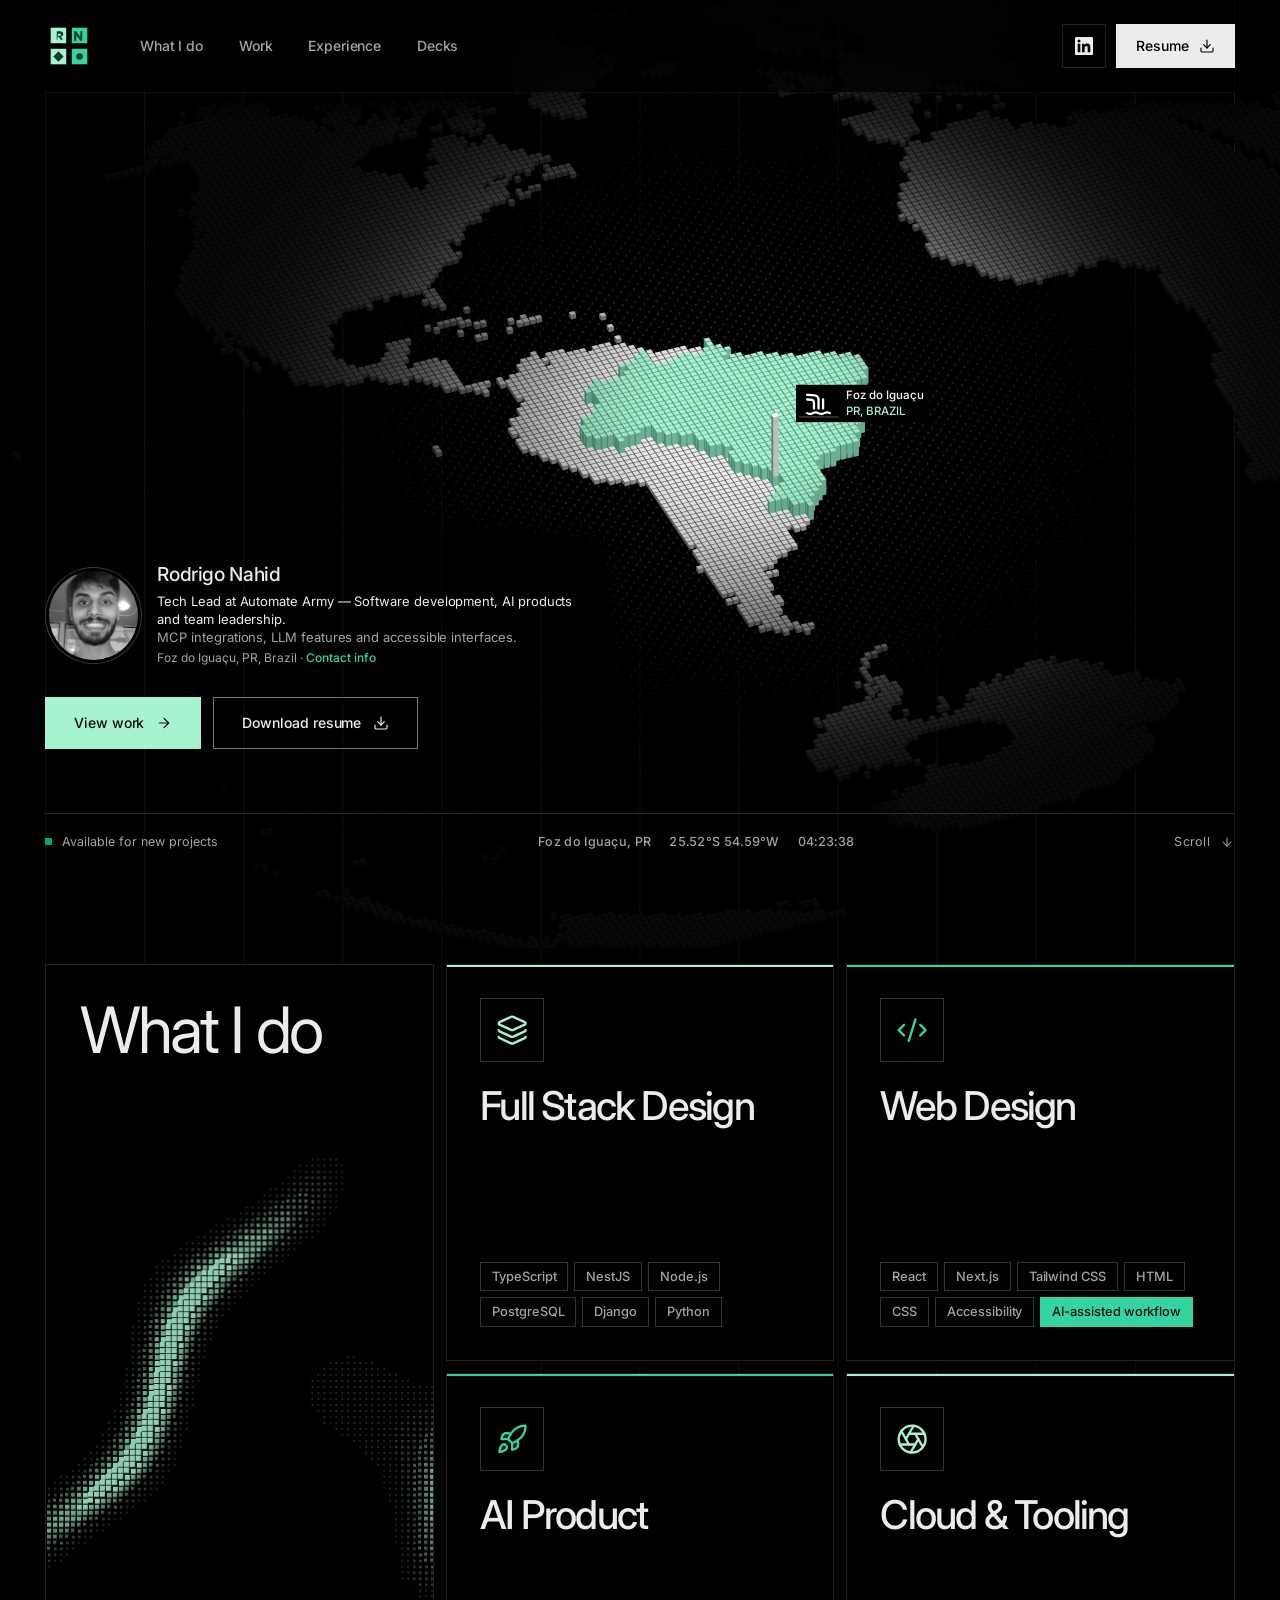
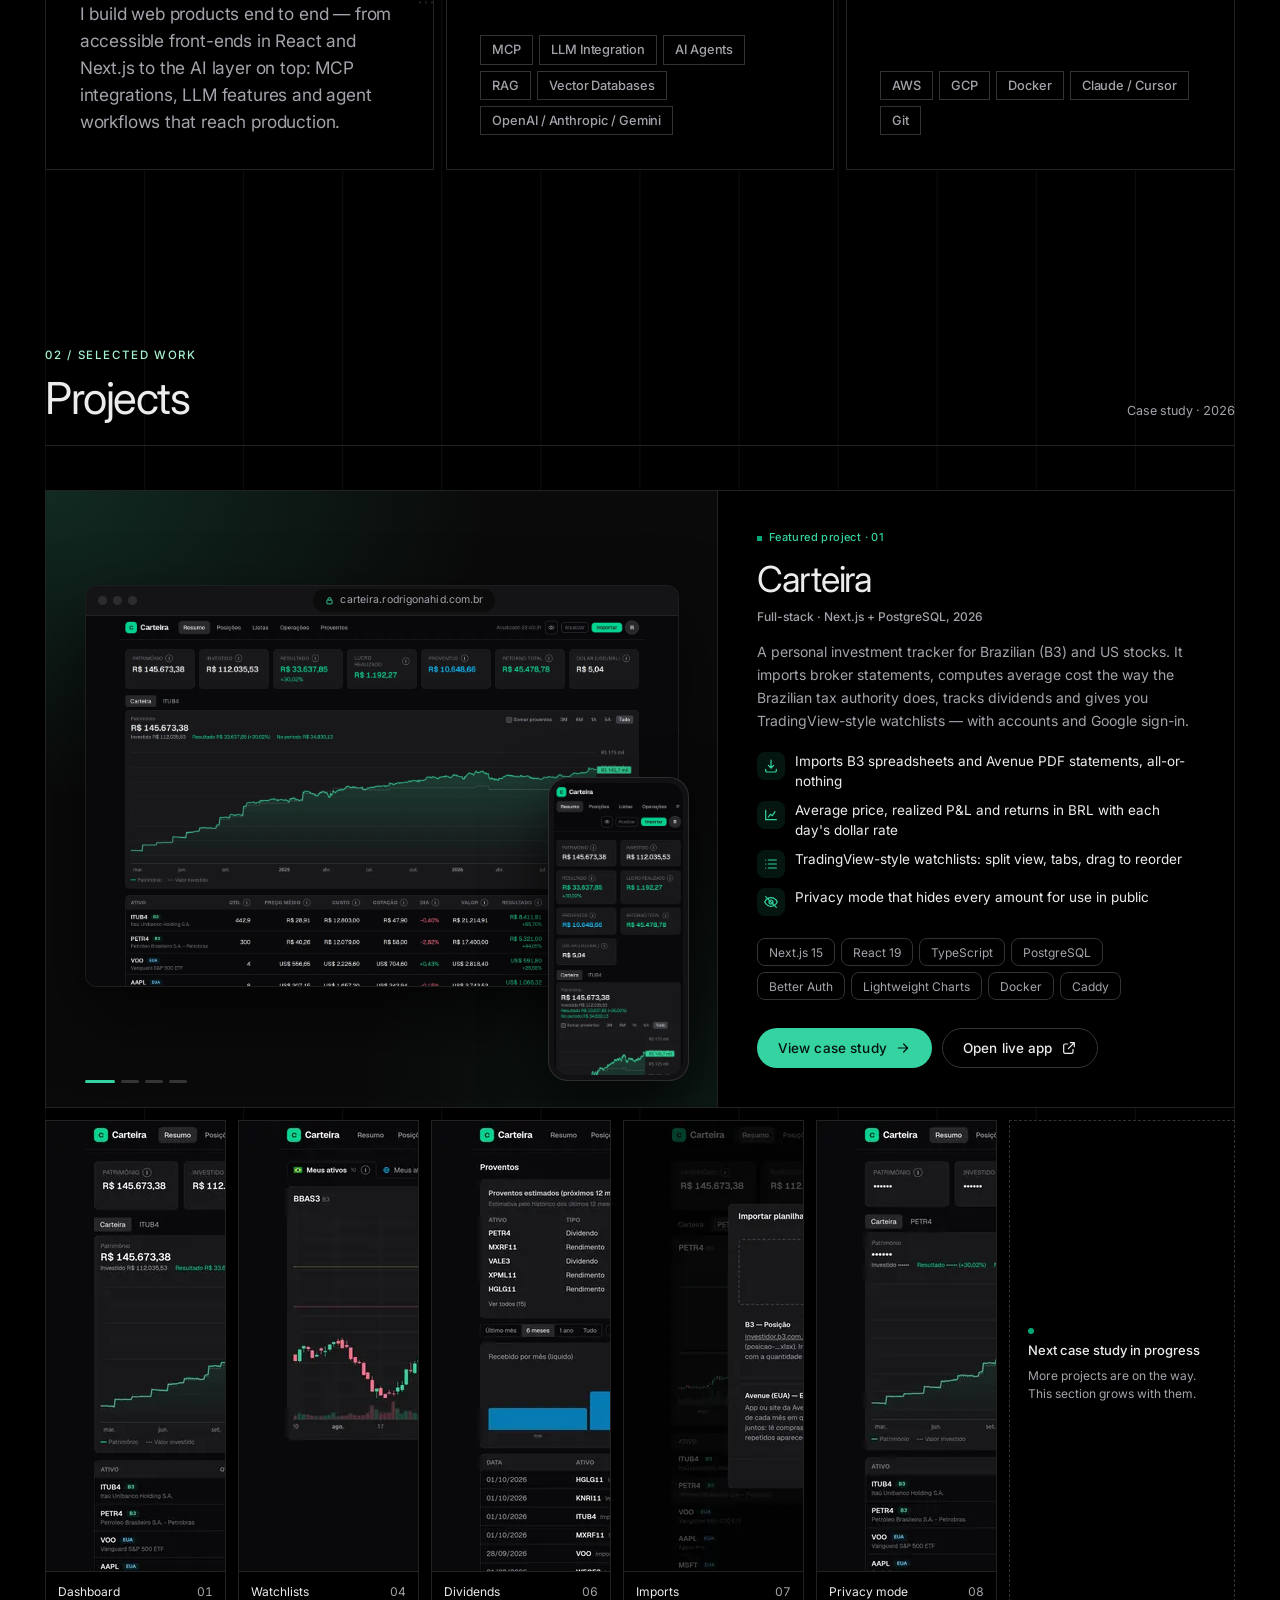
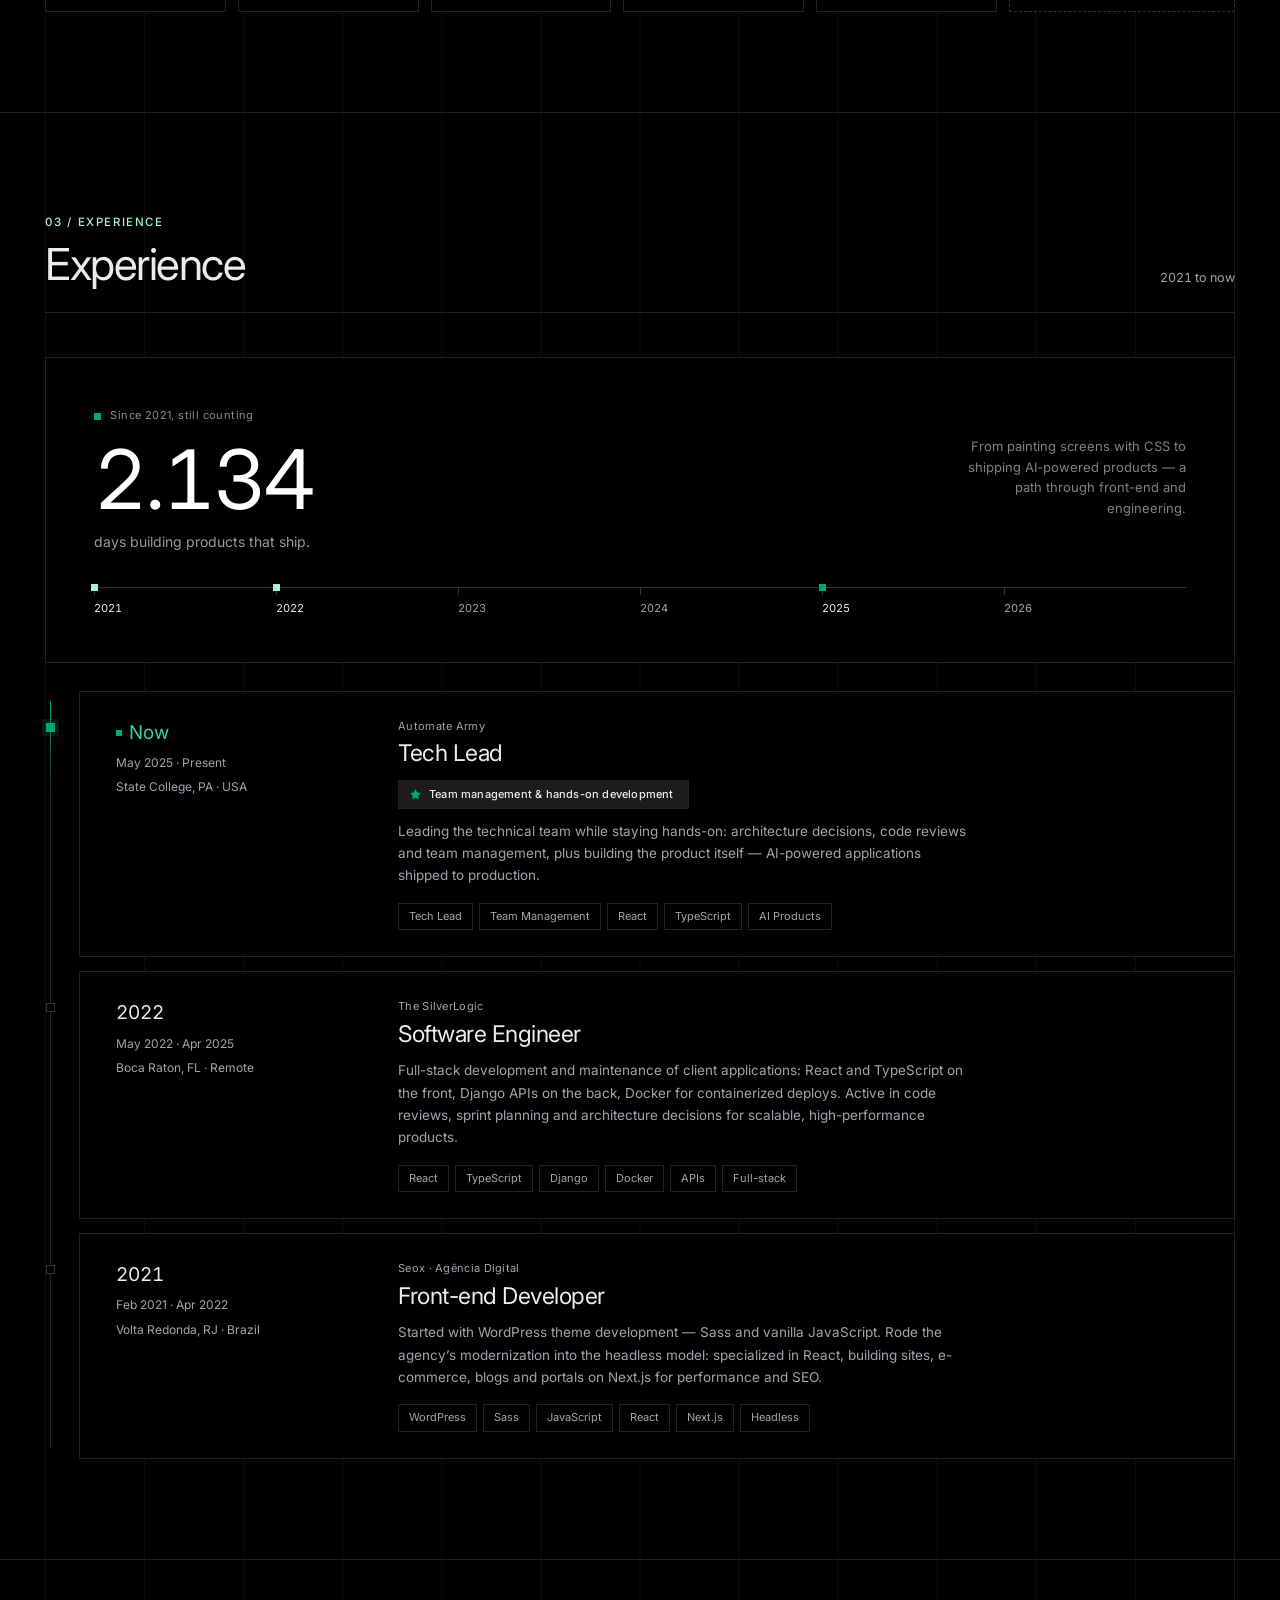
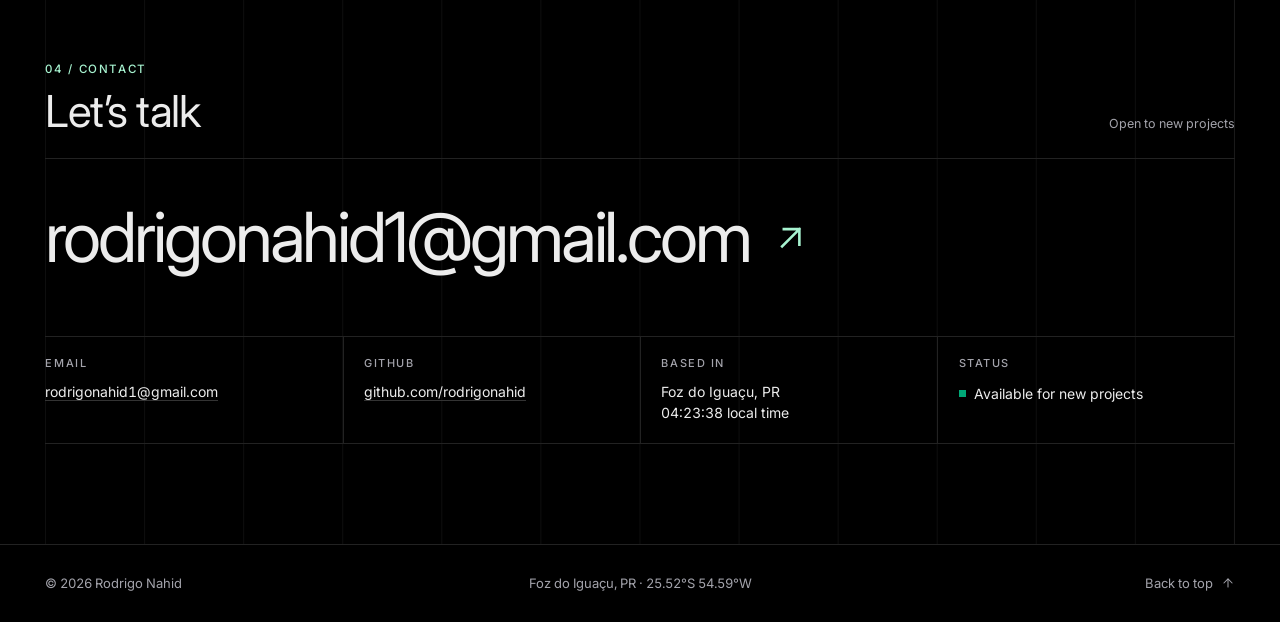
==== commit 3a7f3c92: "Projects: Carteira case study with walkthrough dialog The section now features a single project, Car" ====
--- a/index.html
+++ b/index.html
@@ -625,6 +625,256 @@
     footer .foot-top:hover { color: var(--text); }
     footer .foot-top:hover svg { transform: translateY(-3px); }
     @media (max-width: 640px) { footer { grid-template-columns: 1fr auto; } footer .foot-mid { display: none; } }
+
+    /* ── PROJECT SHOWCASE ────────────────── */
+    /* Material 3 ideas in the site's own palette: tonal surfaces, state layers, filled and
+       outlined buttons, assist chips and a dialog. Rounded corners only on the interactive
+       parts (buttons, chips, the dialog), so the section still sits on the square grid. */
+    .sc {
+      display: grid; grid-template-columns: 1.3fr 1fr;
+      background: var(--bg); border: 1px solid var(--border);
+      transition: border-color .25s, box-shadow .35s var(--ease);
+    }
+    .sc:hover { border-color: var(--border-strong); box-shadow: var(--shadow-card); }
+
+    .sc-media {
+      position: relative; overflow: hidden; cursor: pointer;
+      padding: clamp(22px, 3vw, 40px) clamp(22px, 3vw, 40px) clamp(48px, 5vw, 64px);
+      background:
+        radial-gradient(120% 90% at 0% 0%, rgba(53,211,162,.16), transparent 55%),
+        radial-gradient(90% 80% at 100% 100%, rgba(53,211,162,.08), transparent 60%),
+        var(--bg-alt);
+      border: 0; text-align: left; color: inherit; font: inherit; display: block; width: 100%;
+    }
+    .sc-browser {
+      position: relative; isolation: isolate; /* keeps the screens' z-index inside the frame */
+      border-radius: 12px; overflow: hidden;
+      background: #0b0b0c; border: 1px solid rgba(255,255,255,.08);
+      box-shadow: 0 1px 0 rgba(255,255,255,.04) inset, 0 30px 70px rgba(0,0,0,.6);
+      transition: transform .5s var(--ease);
+    }
+    .sc-media:hover .sc-browser { transform: translateY(-4px); }
+    .sc-bar {
+      display: flex; align-items: center; gap: 6px; height: 30px; padding: 0 12px;
+      background: #141416; border-bottom: 1px solid rgba(255,255,255,.06);
+    }
+    .sc-bar i { width: 9px; height: 9px; border-radius: 50%; background: #2c2c30; }
+    .sc-url {
+      margin: 0 auto; padding: 3px 12px; border-radius: 999px; background: #0b0b0c;
+      font-size: 10.5px; color: var(--muted); letter-spacing: .01em;
+      display: inline-flex; align-items: center; gap: 6px;
+    }
+    .sc-url svg { width: 9px; height: 9px; color: var(--accent-text); }
+    .sc-screens { position: relative; aspect-ratio: 16/10; background: #0b0b0c; }
+    .sc-screens img {
+      position: absolute; inset: 0; width: 100%; height: 100%; object-fit: cover; object-position: top left;
+      opacity: 0; z-index: 0;
+    }
+    /* the next screen fades in over the previous one, which stays opaque underneath */
+    .sc-screens img.prev { opacity: 1; z-index: 1; }
+    .sc-screens img.on { opacity: 1; z-index: 2; transition: opacity .8s var(--ease); }
+    .sc-phone {
+      position: absolute; right: clamp(14px, 2.2vw, 30px); bottom: clamp(16px, 2vw, 26px);
+      width: clamp(92px, 11vw, 150px); aspect-ratio: 1170/2532;
+      border-radius: 20px; padding: 5px; background: #111113;
+      border: 1px solid rgba(255,255,255,.12); box-shadow: 0 24px 60px rgba(0,0,0,.7);
+      transition: transform .5s var(--ease); z-index: 1;
+    }
+    .sc-media:hover .sc-phone { transform: translateY(-8px) rotate(-1.5deg); }
+    .sc-phone img { width: 100%; height: 100%; object-fit: cover; object-position: top; border-radius: 15px; display: block; }
+    .sc-dots { position: absolute; left: clamp(22px, 3vw, 40px); bottom: clamp(18px, 2vw, 24px); display: flex; gap: 6px; }
+    .sc-dots span { width: 18px; height: 3px; border-radius: 2px; background: rgba(255,255,255,.18); transition: background .3s, width .3s; }
+    .sc-dots span.on { width: 30px; background: var(--accent-text); }
+
+    .sc-body {
+      border-left: 1px solid var(--border); padding: clamp(26px, 3vw, 44px);
+      display: flex; flex-direction: column; justify-content: center;
+    }
+    .sc-title { font-size: clamp(26px, 2.8vw, 36px); font-weight: 400; letter-spacing: -.035em; line-height: 1.05; margin-top: 14px; }
+    .sc-desc { font-size: 14px; color: var(--muted); line-height: 1.65; margin-top: 14px; max-width: 48ch; }
+    .sc-feats { list-style: none; display: grid; gap: 10px; margin-top: 20px; }
+    .sc-feats li { display: grid; grid-template-columns: 28px 1fr; gap: 10px; align-items: start; font-size: 13.5px; color: var(--text); line-height: 1.45; }
+    .sc-feats svg {
+      width: 28px; height: 28px; padding: 6px; border-radius: 8px;
+      background: rgba(53,211,162,.1); color: var(--accent-text);
+    }
+    .sc-chips { display: flex; flex-wrap: wrap; gap: 6px; margin-top: 22px; }
+    .m-chip {
+      display: inline-flex; align-items: center; height: 28px; padding: 0 11px;
+      border-radius: 8px; border: 1px solid var(--border-strong);
+      font-size: 12px; color: var(--muted); background: transparent;
+    }
+    .sc-actions { display: flex; flex-wrap: wrap; gap: 10px; margin-top: 28px; }
+
+    /* Material buttons: pill shape, a state layer on hover/press, ripple from script.js */
+    .m-btn {
+      position: relative; overflow: hidden; isolation: isolate;
+      display: inline-flex; align-items: center; justify-content: center; gap: 8px;
+      height: 40px; padding: 0 20px; border-radius: 999px;
+      font: 500 13.5px/1 'Inter', sans-serif; letter-spacing: .01em; text-decoration: none;
+      cursor: pointer; border: 1px solid transparent; -webkit-tap-highlight-color: transparent;
+      transition: box-shadow .2s, background-color .2s, border-color .2s;
+    }
+    .m-btn::before { content: ""; position: absolute; inset: 0; z-index: -1; background: currentColor; opacity: 0; transition: opacity .2s; }
+    .m-btn:hover::before { opacity: .08; }
+    .m-btn:active::before { opacity: .12; }
+    .m-btn svg { width: 16px; height: 16px; flex: none; }
+    .m-btn--filled { background: var(--accent-text); color: #04130d; }
+    .m-btn--filled:hover { box-shadow: 0 2px 10px rgba(53,211,162,.25); }
+    .m-btn--outlined { border-color: var(--border-strong); color: var(--text); background: transparent; }
+    .m-btn--outlined:hover { border-color: #4a4a4f; }
+    .m-btn--text { color: var(--accent-text); background: transparent; padding: 0 14px; }
+    .m-icon-btn {
+      position: relative; overflow: hidden; isolation: isolate;
+      width: 40px; height: 40px; border-radius: 50%; border: 0; background: transparent; color: var(--text);
+      display: inline-flex; align-items: center; justify-content: center; cursor: pointer; flex: none;
+      -webkit-tap-highlight-color: transparent;
+    }
+    .m-icon-btn::before { content: ""; position: absolute; inset: 0; z-index: -1; background: currentColor; opacity: 0; transition: opacity .2s; }
+    .m-icon-btn:hover::before { opacity: .1; }
+    .m-icon-btn svg { width: 20px; height: 20px; }
+    .m-ripple {
+      position: absolute; border-radius: 50%; pointer-events: none; z-index: -1;
+      background: currentColor; opacity: .2; transform: scale(0); animation: m-ripple .55s var(--ease) forwards;
+    }
+    @keyframes m-ripple { to { transform: scale(1); opacity: 0; } }
+
+    /* thumbnails under the card: each opens the walkthrough at that screen */
+    .sc-strip { display: grid; grid-template-columns: repeat(5, 1fr) minmax(0, 1.25fr); gap: 12px; margin-top: 12px; }
+    .sc-thumb {
+      position: relative; padding: 0; border: 1px solid var(--border); background: var(--bg);
+      cursor: pointer; text-align: left; color: inherit; font: inherit; overflow: hidden;
+      transition: border-color .25s;
+    }
+    .sc-thumb:hover { border-color: var(--border-strong); }
+    .sc-thumb img { display: block; width: 100%; aspect-ratio: 16/10; object-fit: cover; object-position: top left; transition: transform .4s var(--ease); }
+    .sc-thumb:hover img { transform: scale(1.04); }
+    .sc-thumb span {
+      display: flex; justify-content: space-between; gap: 8px; padding: 10px 12px;
+      border-top: 1px solid var(--border); font-size: 12px; color: var(--text);
+    }
+    .sc-thumb span em { font-style: normal; color: var(--muted); font-variant-numeric: tabular-nums; }
+    .sc-next {
+      border: 1px dashed var(--border-strong); background: var(--bg);
+      display: flex; flex-direction: column; justify-content: center; gap: 6px; padding: 16px 18px;
+    }
+    .sc-next b { font-weight: 500; font-size: 13px; color: var(--text); }
+    .sc-next p { font-size: 12px; color: var(--muted); line-height: 1.5; }
+    .sc-next .dot { width: 6px; height: 6px; border-radius: 50%; background: var(--accent); animation: sc-pulse 2s ease-in-out infinite; }
+    @keyframes sc-pulse { 50% { opacity: .35; } }
+
+    @media (max-width: 1000px) {
+      .sc { grid-template-columns: 1fr; }
+      .sc-body { border-left: 0; border-top: 1px solid var(--border); }
+      .sc-strip { grid-template-columns: repeat(3, 1fr); }
+      .sc-next { grid-column: span 3; }
+    }
+    @media (max-width: 640px) {
+      .sc-strip {
+        display: flex; overflow-x: auto; scroll-snap-type: x mandatory; gap: 10px;
+        margin-inline: calc(var(--edge) * -1); padding-inline: var(--edge); scrollbar-width: none;
+      }
+      .sc-strip::-webkit-scrollbar { display: none; }
+      .sc-thumb { flex: 0 0 62%; scroll-snap-align: start; }
+      .sc-next { flex: 0 0 62%; }
+      .sc-phone { width: 82px; }
+      .sc-actions .m-btn { flex: 1 1 auto; }
+    }
+
+    /* ── CASE STUDY DIALOG ───────────────── */
+    .cs {
+      width: min(1240px, calc(100vw - 48px)); max-width: none; height: min(820px, calc(100dvh - 48px)); max-height: none;
+      margin: auto; padding: 0; border: 1px solid var(--border-strong); border-radius: 28px;
+      background: #0d0d0e; color: var(--text); overflow: hidden;
+      box-shadow: 0 40px 120px rgba(0,0,0,.75);
+    }
+    .cs[open] { display: grid; grid-template-rows: auto auto 1fr; animation: cs-in .32s var(--ease); }
+    .cs::backdrop { background: rgba(0,0,0,.72); backdrop-filter: blur(6px); animation: cs-fade .32s var(--ease); }
+    @keyframes cs-in { from { opacity: 0; transform: translateY(18px) scale(.985); } }
+    @keyframes cs-fade { from { opacity: 0; } }
+    .cs-top { display: flex; align-items: center; gap: 8px; padding: 12px 16px 6px 12px; }
+    .cs-top h3 { font-size: 18px; font-weight: 500; letter-spacing: -.02em; }
+    .cs-top p { font-size: 12px; color: var(--muted); margin-top: 2px; white-space: nowrap; overflow: hidden; text-overflow: ellipsis; }
+    .cs-top .grow { flex: 1; min-width: 0; }
+    .cs-tabs { display: flex; gap: 4px; padding: 0 20px; border-bottom: 1px solid var(--border); }
+    .cs-tab {
+      position: relative; height: 44px; padding: 0 16px; background: transparent; border: 0; cursor: pointer;
+      font: 500 13.5px/1 'Inter', sans-serif; color: var(--muted); overflow: hidden; isolation: isolate;
+    }
+    .cs-tab::before { content: ""; position: absolute; inset: 0; z-index: -1; background: currentColor; opacity: 0; transition: opacity .2s; }
+    .cs-tab:hover::before { opacity: .06; }
+    .cs-tab[aria-selected="true"] { color: var(--accent-text); }
+    .cs-tab[aria-selected="true"]::after {
+      content: ""; position: absolute; left: 14px; right: 14px; bottom: 0; height: 3px; border-radius: 3px 3px 0 0; background: var(--accent-text);
+    }
+    .cs-panel { min-height: 0; overflow: auto; }
+    .cs-panel[hidden] { display: none; }
+
+    .cs-walk { display: grid; grid-template-columns: minmax(0, 1fr) 340px; height: 100%; min-height: 0; }
+    .cs-stage { position: relative; display: flex; flex-direction: column; min-height: 0; padding: 20px; gap: 14px; }
+    .cs-view {
+      position: relative; flex: 1; min-height: 0; border-radius: 16px; overflow: hidden;
+      background: radial-gradient(100% 80% at 0% 0%, rgba(53,211,162,.1), transparent 60%), #060607;
+      border: 1px solid var(--border); display: flex; align-items: center; justify-content: center;
+      touch-action: pan-y;
+    }
+    .cs-view img { max-width: 100%; max-height: 100%; object-fit: contain; display: block; transition: opacity .25s; }
+    .cs-view img.portrait { height: 100%; width: auto; padding: 18px 0; }
+    .cs-nav {
+      position: absolute; top: 50%; transform: translateY(-50%);
+      background: rgba(20,20,22,.82); backdrop-filter: blur(6px); border: 1px solid rgba(255,255,255,.08);
+    }
+    .cs-nav.prev { left: 12px; }
+    .cs-nav.next { right: 12px; }
+    .cs-nav:disabled { opacity: .35; cursor: default; }
+    .cs-caption h4 { font-size: 17px; font-weight: 500; letter-spacing: -.02em; }
+    .cs-caption p { font-size: 13.5px; color: var(--muted); line-height: 1.6; margin-top: 4px; max-width: 80ch; }
+    .cs-count { font-size: 12px; color: var(--muted); font-variant-numeric: tabular-nums; margin-left: auto; }
+    .cs-caption-head { display: flex; align-items: baseline; gap: 12px; }
+
+    .cs-steps { list-style: none; border-left: 1px solid var(--border); padding: 12px; overflow: auto; min-height: 0; }
+    .cs-step {
+      position: relative; isolation: isolate; overflow: hidden;
+      display: grid; grid-template-columns: 30px 1fr; gap: 10px; align-items: center;
+      width: 100%; padding: 10px 12px; border: 0; border-radius: 999px; background: transparent;
+      color: var(--text); font: 400 13.5px/1.3 'Inter', sans-serif; text-align: left; cursor: pointer;
+    }
+    .cs-step::before { content: ""; position: absolute; inset: 0; z-index: -1; background: currentColor; opacity: 0; transition: opacity .2s; }
+    .cs-step:hover::before { opacity: .06; }
+    .cs-step b {
+      width: 30px; height: 30px; border-radius: 50%; display: inline-flex; align-items: center; justify-content: center;
+      font-size: 11.5px; font-weight: 600; color: var(--muted); background: var(--raised); font-variant-numeric: tabular-nums;
+    }
+    .cs-step[aria-current="true"] { background: rgba(53,211,162,.12); color: var(--accent-text); }
+    .cs-step[aria-current="true"] b { background: var(--accent-text); color: #04130d; }
+
+    .cs-over { display: grid; grid-template-columns: 1.2fr 1fr; gap: 28px; padding: 28px clamp(20px, 3vw, 36px) 36px; }
+    .cs-over h4 { font-size: 12px; font-weight: 500; letter-spacing: .14em; text-transform: uppercase; color: #a7f3d0; margin: 22px 0 10px; }
+    .cs-over h4:first-child { margin-top: 0; }
+    .cs-over p, .cs-over li { font-size: 14px; color: var(--muted); line-height: 1.7; }
+    .cs-over ul { padding-left: 18px; display: grid; gap: 6px; }
+    .cs-over li strong { color: var(--text); font-weight: 500; }
+    .cs-card { border: 1px solid var(--border); border-radius: 16px; padding: 18px 20px; background: var(--bg-alt); }
+    .cs-card + .cs-card { margin-top: 12px; }
+    .cs-stack { display: flex; flex-wrap: wrap; gap: 6px; }
+
+    @media (max-width: 900px) {
+      .cs { width: 100vw; height: 100dvh; border-radius: 0; border: 0; }
+      .cs-walk { grid-template-columns: 1fr; grid-template-rows: minmax(0, 1fr) auto; }
+      .cs-stage { padding: 12px 12px 6px; justify-content: flex-start; overflow: auto; }
+      .cs-view { flex: none; aspect-ratio: 16/10; }
+      .cs-view.is-portrait { aspect-ratio: auto; height: min(62dvh, 560px); }
+      .cs-step { white-space: nowrap; }
+      .cs-steps { display: flex; gap: 6px; border-left: 0; border-top: 1px solid var(--border); overflow-x: auto; padding: 10px 12px; scrollbar-width: none; }
+      .cs-step { width: auto; flex: none; grid-template-columns: 24px auto; padding: 6px 12px 6px 6px; }
+      .cs-step b { width: 24px; height: 24px; font-size: 10.5px; }
+      .cs-nav { display: none; }
+      .cs-over { grid-template-columns: 1fr; padding: 20px 16px 28px; }
+      .cs-tabs { padding: 0 8px; }
+    }
+    @media (prefers-reduced-motion: reduce) {
+      .sc-screens img, .sc-browser, .sc-phone, .cs[open], .cs::backdrop, .m-ripple, .sc-next .dot { transition: none; animation: none; }
+    }
   </style>
   <script>
     document.documentElement.classList.add('js');
@@ -940,65 +1190,268 @@
       return raw.split('/').map(encodeURIComponent).join('/');
     }
 
+    const IMG = "assets/Projects/carteira/";
+
+    // One entry per project. `featured` gets the showcase and the case-study dialog;
+    // any others render as cards in the grid below it.
     const PROJECTS = [
       {
-        slug: "liftstrict", title: "Liftstrict", year: "2025",
-        cat: "Full-stack · React + Django", featured: true,
-        blurb: "A gym progress tracker: workouts, sessions, sets and automatic PRs (estimated 1RM), plus body-weight tracking with goals. React 19 + Django REST API.",
-        tags: ["React", "TypeScript", "Django", "DRF"],
-        thumb: "assets/Projects/liftstrict/liftstrict-session.png",
-        link: "https://github.com/rodrigonahid/liftstrict-web"
-      },
-      {
-        slug: "nutrify", title: "Nutrify", year: "2026",
-        cat: "Full-stack · Next.js",
-        link: "https://github.com/rodrigonahid/nutrify",
-        thumb: "assets/Projects/portfolio-hero.png"
-      },
-      {
-        slug: "rodrigonahid", title: "This portfolio", year: "2026",
-        cat: "Static · hand-built design system",
-        link: "https://github.com/rodrigonahid/portfolio",
-        thumb: "assets/Projects/portfolio-hero.png"
+        slug: "carteira", title: "Carteira", year: "2026",
+        cat: "Full-stack · Next.js + PostgreSQL", featured: true,
+        live: "https://carteira.rodrigonahid.com.br",
+        blurb: "A personal investment tracker for Brazilian (B3) and US stocks. It imports broker statements, computes average cost the way the Brazilian tax authority does, tracks dividends and gives you TradingView-style watchlists — with accounts and Google sign-in.",
+        feats: [
+          ["import", "Imports B3 spreadsheets and Avenue PDF statements, all-or-nothing"],
+          ["calc", "Average price, realized P&L and returns in BRL with each day's dollar rate"],
+          ["list", "TradingView-style watchlists: split view, tabs, drag to reorder"],
+          ["eye", "Privacy mode that hides every amount for use in public"]
+        ],
+        tags: ["Next.js 15", "React 19", "TypeScript", "PostgreSQL", "Better Auth", "Lightweight Charts", "Docker", "Caddy"],
+        hero: ["dashboard", "watchlists", "dividends", "privacy"],
+        steps: [
+          ["dashboard", "Dashboard", "Net worth, invested capital, unrealized and realized P&L, dividends and total return, over a daily evolution chart since the first trade — US holdings converted with each day's USD/BRL."],
+          ["asset", "Asset chart", "Candles and volume with TradingView Lightweight Charts, the user's average price drawn as a line, and ranges from one month to the full history."],
+          ["positions", "Positions", "The average-cost method used by the Receita Federal, split-adjusted quantities, cost in BRL at the rate of each purchase, dividends received and portfolio weight per holding."],
+          ["watchlists", "Watchlists", "A split view like TradingView: chart on the left, lists on the right as browser-style tabs. Sortable columns, 52-week range, dividend yield and drag to reorder; “My assets” follows the portfolio, one list per market."],
+          ["search", "Symbol search", "Debounced Yahoo search with idle, loading, empty and error states, market filters and add/remove without leaving the dropdown. “/” focuses it and the arrow keys move through results."],
+          ["dividends", "Dividends", "Received per month with period filters, a twelve-month forecast from each holding's payout history, and dividends found on Yahoo for the shares held on every ex-date."],
+          ["import", "Imports", "B3 spreadsheets (trades, movements, positions), Avenue CSV and monthly PDF statements parsed by text position. A preview flags duplicates, and the save is atomic: one oversold position rejects the whole file."],
+          ["privacy", "Privacy mode", "One tap replaces every personal amount with dots, like banking apps; market prices and percentages stay. The choice is read on the server, so values never flash on load."],
+          ["mobile", "On the phone", "The same app on a phone: cards reflow to two columns, tables scroll inside their cards and the navigation scrolls sideways.", "portrait"],
+          ["login", "Accounts", "E-mail and password or Google through Better Auth, sessions in Postgres. Every query is scoped to the signed-in user, and every API route requires a session."]
+        ],
+        overview: `
+          <div>
+            <h4>The problem</h4>
+            <p>Brokers show what you own with them, not your whole portfolio, and Brazilian investors also need the average cost the tax authority expects, dividends per payment and US holdings in reais. Spreadsheets do it, until they don't.</p>
+            <h4>What I built</h4>
+            <ul>
+              <li><strong>Portfolio engine</strong> that replays every trade in order: average cost, realized P&amp;L, splits from Yahoo applied to past quantities, and FX of each trade date for US stocks.</li>
+              <li><strong>Importers</strong> for B3 spreadsheets and Avenue statements — including PDFs read by text position — with a preview, duplicate detection and one database transaction per import.</li>
+              <li><strong>Watchlists</strong> modelled on TradingView, synced with the portfolio, with per-user order and hidden items.</li>
+              <li><strong>Accounts</strong> with Better Auth (e-mail and Google); data isolated per user in every query and route.</li>
+            </ul>
+            <h4>Shipping it</h4>
+            <p>Docker Compose with Postgres on a small VPS, behind Caddy with automatic HTTPS. Market data comes from Yahoo's public endpoints, cached on the server.</p>
+          </div>
+          <div>
+            <div class="cs-card">
+              <h4>Stack</h4>
+              <div class="cs-stack">${["Next.js 15 (App Router)", "React 19", "TypeScript", "Tailwind CSS 4", "PostgreSQL", "node-postgres", "Better Auth", "Lightweight Charts", "unpdf", "SheetJS", "Docker", "Caddy"].map(t => `<span class="m-chip">${t}</span>`).join("")}</div>
+            </div>
+            <div class="cs-card">
+              <h4>Details I liked</h4>
+              <ul>
+                <li>Yahoo sometimes sends a candle with a low of zero; it's repaired before it reaches a chart.</li>
+                <li>Watchlist rows fetch in one request per list and keep the previous range dimmed while the new one loads.</li>
+                <li>The privacy choice lives in a cookie so the server renders the page already hidden.</li>
+              </ul>
+            </div>
+          </div>`
       }
     ];
 
-    // ── FEATURED PROJECT ──────────────────
+    const ICONS = {
+      import: '<path d="M12 3v12m0 0-4-4m4 4 4-4M4 17v2a2 2 0 0 0 2 2h12a2 2 0 0 0 2-2v-2"/>',
+      calc: '<path d="M4 19V5m0 14h16M8 15l3-4 3 2 4-6"/>',
+      list: '<path d="M8 6h12M8 12h12M8 18h12M4 6h.01M4 12h.01M4 18h.01"/>',
+      eye: '<path d="M2.5 12S6 5.5 12 5.5 21.5 12 21.5 12 18 18.5 12 18.5 2.5 12 2.5 12Z"/><circle cx="12" cy="12" r="3"/><path d="M4 4l16 16"/>'
+    };
+    const icon = (name) => `<svg viewBox="0 0 24 24" fill="none" stroke="currentColor" stroke-width="1.8" stroke-linecap="round" stroke-linejoin="round" aria-hidden="true">${ICONS[name]}</svg>`;
+    const ARROW = '<svg viewBox="0 0 24 24" fill="none" stroke="currentColor" stroke-width="1.8" stroke-linecap="round" stroke-linejoin="round" aria-hidden="true"><path d="M5 12h14M13 6l6 6-6 6"/></svg>';
+    const OUT = '<svg viewBox="0 0 24 24" fill="none" stroke="currentColor" stroke-width="1.8" stroke-linecap="round" stroke-linejoin="round" aria-hidden="true"><path d="M14 4h6v6M20 4l-9 9M18 14v4a2 2 0 0 1-2 2H6a2 2 0 0 1-2-2V8a2 2 0 0 1 2-2h4"/></svg>';
+    const reduceMotion = window.matchMedia('(prefers-reduced-motion: reduce)').matches;
+
+    // ── FEATURED PROJECT: showcase + strip ──
     const featured = PROJECTS.find(p => p.featured);
     if (featured) {
-      const fx = document.getElementById('featured');
-      fx.innerHTML = `
-        <a class="featured" href="${featured.link}" target="_blank" rel="noopener noreferrer">
-          <div class="featured-media">
-            <img src="${ep(featured.thumb)}" alt="${featured.title}" width="1600" height="900" loading="eager"
-                 onerror="this.style.display='none'" />
+      const host = new URL(featured.live).host;
+      const stepIndex = Object.fromEntries(featured.steps.map((s, i) => [s[0], i]));
+      document.getElementById('featured').innerHTML = `
+        <article class="sc">
+          <button class="sc-media" type="button" data-open="0" aria-label="Open the ${featured.title} walkthrough">
+            <div class="sc-browser">
+              <div class="sc-bar" aria-hidden="true"><i></i><i></i><i></i>
+                <span class="sc-url"><svg viewBox="0 0 24 24" fill="none" stroke="currentColor" stroke-width="2.4"><rect x="5" y="11" width="14" height="10" rx="2"/><path d="M8 11V8a4 4 0 0 1 8 0v3"/></svg>${host}</span>
+              </div>
+              <div class="sc-screens">
+                ${featured.hero.map((k, i) => `<img src="${IMG}${k}.webp" alt="" ${i ? 'loading="lazy"' : 'loading="eager"'} class="${i ? '' : 'on'}" width="1600" height="1000">`).join('')}
+              </div>
+            </div>
+            <div class="sc-phone" aria-hidden="true"><img src="${IMG}mobile-thumb.webp" alt="" loading="lazy" width="320" height="692"></div>
+            <div class="sc-dots" aria-hidden="true">${featured.hero.map((_, i) => `<span class="${i ? '' : 'on'}"></span>`).join('')}</div>
+          </button>
+          <div class="sc-body">
+            <p class="featured-label"><span class="dot"></span>Featured project &middot; 01</p>
+            <h3 class="sc-title">${featured.title}</h3>
+            <p class="featured-meta">${featured.cat}, ${featured.year}</p>
+            <p class="sc-desc">${featured.blurb}</p>
+            <ul class="sc-feats">${featured.feats.map(([ic, t]) => `<li>${icon(ic)}<span>${t}</span></li>`).join('')}</ul>
+            <div class="sc-chips">${featured.tags.map(t => `<span class="m-chip">${t}</span>`).join('')}</div>
+            <div class="sc-actions">
+              <button class="m-btn m-btn--filled" type="button" data-open="0">View case study ${ARROW}</button>
+              <a class="m-btn m-btn--outlined" href="${featured.live}" target="_blank" rel="noopener noreferrer">Open live app ${OUT}</a>
+            </div>
           </div>
-          <div class="featured-body">
-            <p class="featured-label"><span class="dot"></span>Featured project &middot; 01</p>
-            <h3 class="featured-title">${featured.title}</h3>
-            <p class="featured-meta">${featured.cat}, ${featured.year}</p>
-            <p class="featured-desc">${featured.blurb}</p>
-            <div class="featured-tags">
-              ${featured.tags.map(t => `<span class="featured-tag">${t}</span>`).join('')}
+        </article>
+        <div class="sc-strip">
+          ${["dashboard", "watchlists", "dividends", "import", "privacy"].map(k => {
+            const i = stepIndex[k];
+            return `<button class="sc-thumb" type="button" data-open="${i}">
+              <img src="${IMG}${k}-thumb.webp" alt="" loading="lazy" width="720" height="450">
+              <span>${featured.steps[i][1]}<em>${String(i + 1).padStart(2, '0')}</em></span>
+            </button>`;
+          }).join('')}
+          <div class="sc-next"><span class="dot" aria-hidden="true"></span><b>Next case study in progress</b><p>More projects are on the way. This section grows with them.</p></div>
+        </div>`;
+
+      // the browser mock cycles through a few screens; pauses on hover and off-screen
+      const media = document.querySelector('.sc-media');
+      const imgs = [...media.querySelectorAll('.sc-screens img')];
+      const dots = [...media.querySelectorAll('.sc-dots span')];
+      let cur = 0, paused = false, visible = true;
+      if (!reduceMotion) {
+        media.addEventListener('mouseenter', () => (paused = true));
+        media.addEventListener('mouseleave', () => (paused = false));
+        new IntersectionObserver(([e]) => (visible = e.isIntersecting)).observe(media);
+        setInterval(() => {
+          if (paused || !visible || document.hidden) return;
+          imgs.forEach(img => img.classList.remove('prev'));
+          imgs[cur].classList.replace('on', 'prev'); dots[cur].classList.remove('on');
+          cur = (cur + 1) % imgs.length;
+          imgs[cur].classList.add('on'); dots[cur].classList.add('on');
+        }, 3200);
+      }
+      // the mock opens the walkthrough on the screen it's showing
+      media.addEventListener('click', () => openCase(stepIndex[featured.hero[cur]]));
+      document.querySelectorAll('#featured [data-open]:not(.sc-media)').forEach(b =>
+        b.addEventListener('click', () => openCase(+b.dataset.open)));
+
+      // ── CASE STUDY DIALOG ──
+      const dlg = document.createElement('dialog');
+      dlg.className = 'cs';
+      dlg.setAttribute('aria-labelledby', 'cs-title');
+      dlg.innerHTML = `
+        <header class="cs-top">
+          <button class="m-icon-btn" type="button" data-close aria-label="Close"><svg viewBox="0 0 24 24" fill="none" stroke="currentColor" stroke-width="1.8" stroke-linecap="round"><path d="M6 6l12 12M18 6 6 18"/></svg></button>
+          <div class="grow"><h3 id="cs-title">${featured.title}</h3><p>${featured.cat} &middot; ${featured.year}</p></div>
+          <a class="m-btn m-btn--text" href="${featured.live}" target="_blank" rel="noopener noreferrer">Open app ${OUT}</a>
+        </header>
+        <div class="cs-tabs" role="tablist">
+          <button class="cs-tab" role="tab" type="button" id="cs-tab-walk" aria-controls="cs-walk" aria-selected="true">Walkthrough</button>
+          <button class="cs-tab" role="tab" type="button" id="cs-tab-over" aria-controls="cs-over" aria-selected="false" tabindex="-1">Overview</button>
+        </div>
+        <section class="cs-panel" id="cs-walk" role="tabpanel" aria-labelledby="cs-tab-walk">
+          <div class="cs-walk">
+            <div class="cs-stage">
+              <div class="cs-view">
+                <img alt="" id="cs-img">
+                <button class="m-icon-btn cs-nav prev" type="button" aria-label="Previous screen"><svg viewBox="0 0 24 24" fill="none" stroke="currentColor" stroke-width="1.8" stroke-linecap="round" stroke-linejoin="round"><path d="M15 6l-6 6 6 6"/></svg></button>
+                <button class="m-icon-btn cs-nav next" type="button" aria-label="Next screen"><svg viewBox="0 0 24 24" fill="none" stroke="currentColor" stroke-width="1.8" stroke-linecap="round" stroke-linejoin="round"><path d="M9 6l6 6-6 6"/></svg></button>
+              </div>
+              <div class="cs-caption" aria-live="polite">
+                <div class="cs-caption-head"><h4 id="cs-step-title"></h4><span class="cs-count" id="cs-count"></span></div>
+                <p id="cs-step-desc"></p>
+              </div>
             </div>
-            <span class="featured-cta">
-              View project
-              <svg width="13" height="13" viewBox="0 0 13 13" fill="none">
-                <path d="M1.5 6.5h10M6.5 1.5l5 5-5 5" stroke="currentColor" stroke-width="1.6" stroke-linecap="round" stroke-linejoin="round"/>
-              </svg>
-            </span>
+            <ol class="cs-steps">${featured.steps.map((s, i) => `<li><button class="cs-step" type="button" data-step="${i}"><b>${String(i + 1).padStart(2, '0')}</b>${s[1]}</button></li>`).join('')}</ol>
           </div>
-        </a>`;
-    }
-
+        </section>
+        <section class="cs-panel" id="cs-over" role="tabpanel" aria-labelledby="cs-tab-over" hidden>
+          <div class="cs-over">${featured.overview}</div>
+        </section>`;
+      document.body.appendChild(dlg);
+
+      const $ = (s) => dlg.querySelector(s);
+      const view = $('#cs-img'), steps = [...dlg.querySelectorAll('.cs-step')];
+      const prev = $('.cs-nav.prev'), next = $('.cs-nav.next');
+      let step = 0;
+
+      function show(i) {
+        step = Math.max(0, Math.min(featured.steps.length - 1, i));
+        const [key, title, desc, shape] = featured.steps[step];
+        view.src = `${IMG}${key}.webp`;
+        view.alt = `${featured.title} — ${title}`;
+        view.classList.toggle('portrait', shape === 'portrait');
+        view.parentElement.classList.toggle('is-portrait', shape === 'portrait');
+        $('#cs-step-title').textContent = title;
+        $('#cs-step-desc').textContent = desc;
+        $('#cs-count').textContent = `${step + 1} / ${featured.steps.length}`;
+        prev.disabled = step === 0;
+        next.disabled = step === featured.steps.length - 1;
+        steps.forEach((b, j) => b.setAttribute('aria-current', j === step ? 'true' : 'false'));
+        steps[step].scrollIntoView({ block: 'nearest', inline: 'nearest', behavior: reduceMotion ? 'auto' : 'smooth' });
+        // warm up the neighbours so arrows feel instant
+        [step - 1, step + 1].forEach(j => { if (featured.steps[j]) new Image().src = `${IMG}${featured.steps[j][0]}.webp`; });
+      }
+
+      function selectTab(walk) {
+        $('#cs-tab-walk').setAttribute('aria-selected', walk);
+        $('#cs-tab-over').setAttribute('aria-selected', !walk);
+        $('#cs-tab-walk').tabIndex = walk ? 0 : -1;
+        $('#cs-tab-over').tabIndex = walk ? -1 : 0;
+        $('#cs-walk').hidden = !walk;
+        $('#cs-over').hidden = walk;
+      }
+
+      function openCase(i) {
+        selectTab(true);
+        show(i);
+        dlg.showModal();
+        document.documentElement.style.overflow = 'hidden';
+        history.replaceState(null, '', '#case-' + featured.slug);
+      }
+      dlg.addEventListener('close', () => {
+        document.documentElement.style.overflow = '';
+        if (location.hash === '#case-' + featured.slug) history.replaceState(null, '', location.pathname + location.search);
+      });
+      $('[data-close]').addEventListener('click', () => dlg.close());
+      dlg.addEventListener('click', (e) => { if (e.target === dlg) dlg.close(); }); // click on the backdrop
+      prev.addEventListener('click', () => show(step - 1));
+      next.addEventListener('click', () => show(step + 1));
+      steps.forEach((b, i) => b.addEventListener('click', () => show(i)));
+      $('#cs-tab-walk').addEventListener('click', () => selectTab(true));
+      $('#cs-tab-over').addEventListener('click', () => selectTab(false));
+      dlg.addEventListener('keydown', (e) => {
+        if ($('#cs-walk').hidden) return;
+        if (e.key === 'ArrowRight') { e.preventDefault(); show(step + 1); }
+        if (e.key === 'ArrowLeft') { e.preventDefault(); show(step - 1); }
+      });
+      // swipe between screens on touch devices
+      let touchX = null;
+      $('.cs-view').addEventListener('touchstart', (e) => (touchX = e.touches[0].clientX), { passive: true });
+      $('.cs-view').addEventListener('touchend', (e) => {
+        if (touchX == null) return;
+        const dx = e.changedTouches[0].clientX - touchX;
+        if (Math.abs(dx) > 40) show(step + (dx < 0 ? 1 : -1));
+        touchX = null;
+      });
+
+      if (location.hash === '#case-' + featured.slug) openCase(0);
+    }
+
+    // ── MATERIAL RIPPLE on buttons ──
+    if (!reduceMotion) {
+      document.addEventListener('pointerdown', (e) => {
+        const el = e.target.closest('.m-btn, .m-icon-btn, .cs-step, .cs-tab');
+        if (!el) return;
+        const r = el.getBoundingClientRect(), size = Math.max(r.width, r.height) * 2;
+        const dot = document.createElement('span');
+        dot.className = 'm-ripple';
+        dot.style.cssText = `width:${size}px;height:${size}px;left:${e.clientX - r.left - size / 2}px;top:${e.clientY - r.top - size / 2}px`;
+        el.appendChild(dot);
+        dot.addEventListener('animationend', () => dot.remove());
+      });
+    }
+
+    // other projects, if any, as cards under the showcase
     const grid = document.getElementById('grid');
     PROJECTS.filter(p => !p.featured).forEach((p, i) => {
       const card = document.createElement('a');
       card.className = 'card';
-      card.href = p.link;
+      card.href = p.link || p.live;
       card.target = '_blank';
       card.rel = 'noopener noreferrer';
-      const gh = 'https://github.com/rodrigonahid/' + p.slug;
       card.innerHTML = `
         <div class="card-thumb-wrap" aria-hidden="true">
           <img class="card-thumb" src="${ep(p.thumb)}" alt="${p.title}" loading="lazy"
@@ -1014,7 +1467,7 @@
 
     // the section's fact: how many projects, over which years
     { const ys = PROJECTS.map(p => +p.year), lo = Math.min(...ys), hi = Math.max(...ys), m = document.getElementById('work-meta');
-      if (m) m.textContent = PROJECTS.length + ' projects \u00b7 ' + (lo === hi ? lo : lo + '\u2013' + hi); }
+      if (m) m.textContent = PROJECTS.length === 1 ? 'Case study · ' + lo : PROJECTS.length + ' projects · ' + (lo === hi ? lo : lo + '–' + hi); }
 
     // init slideshows
     document.querySelectorAll('.slideshow-wrap').forEach(wrap => {
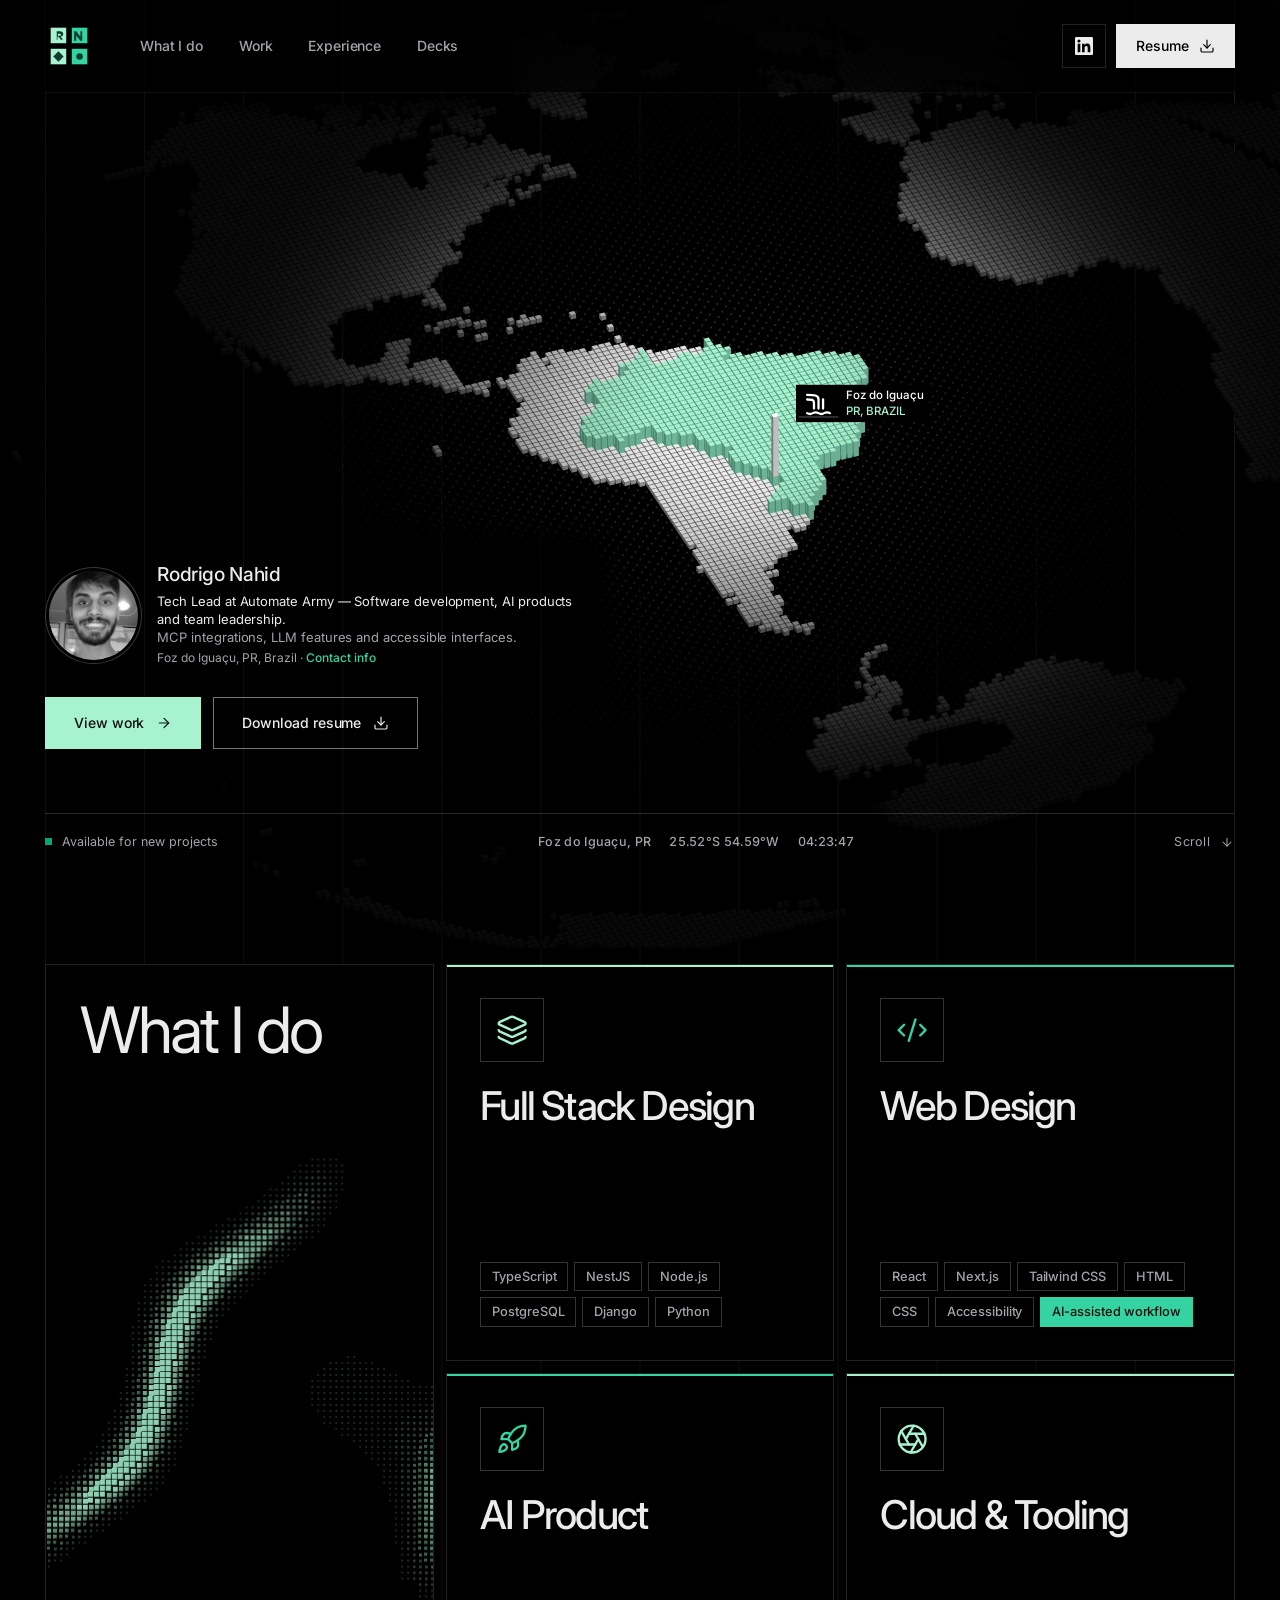
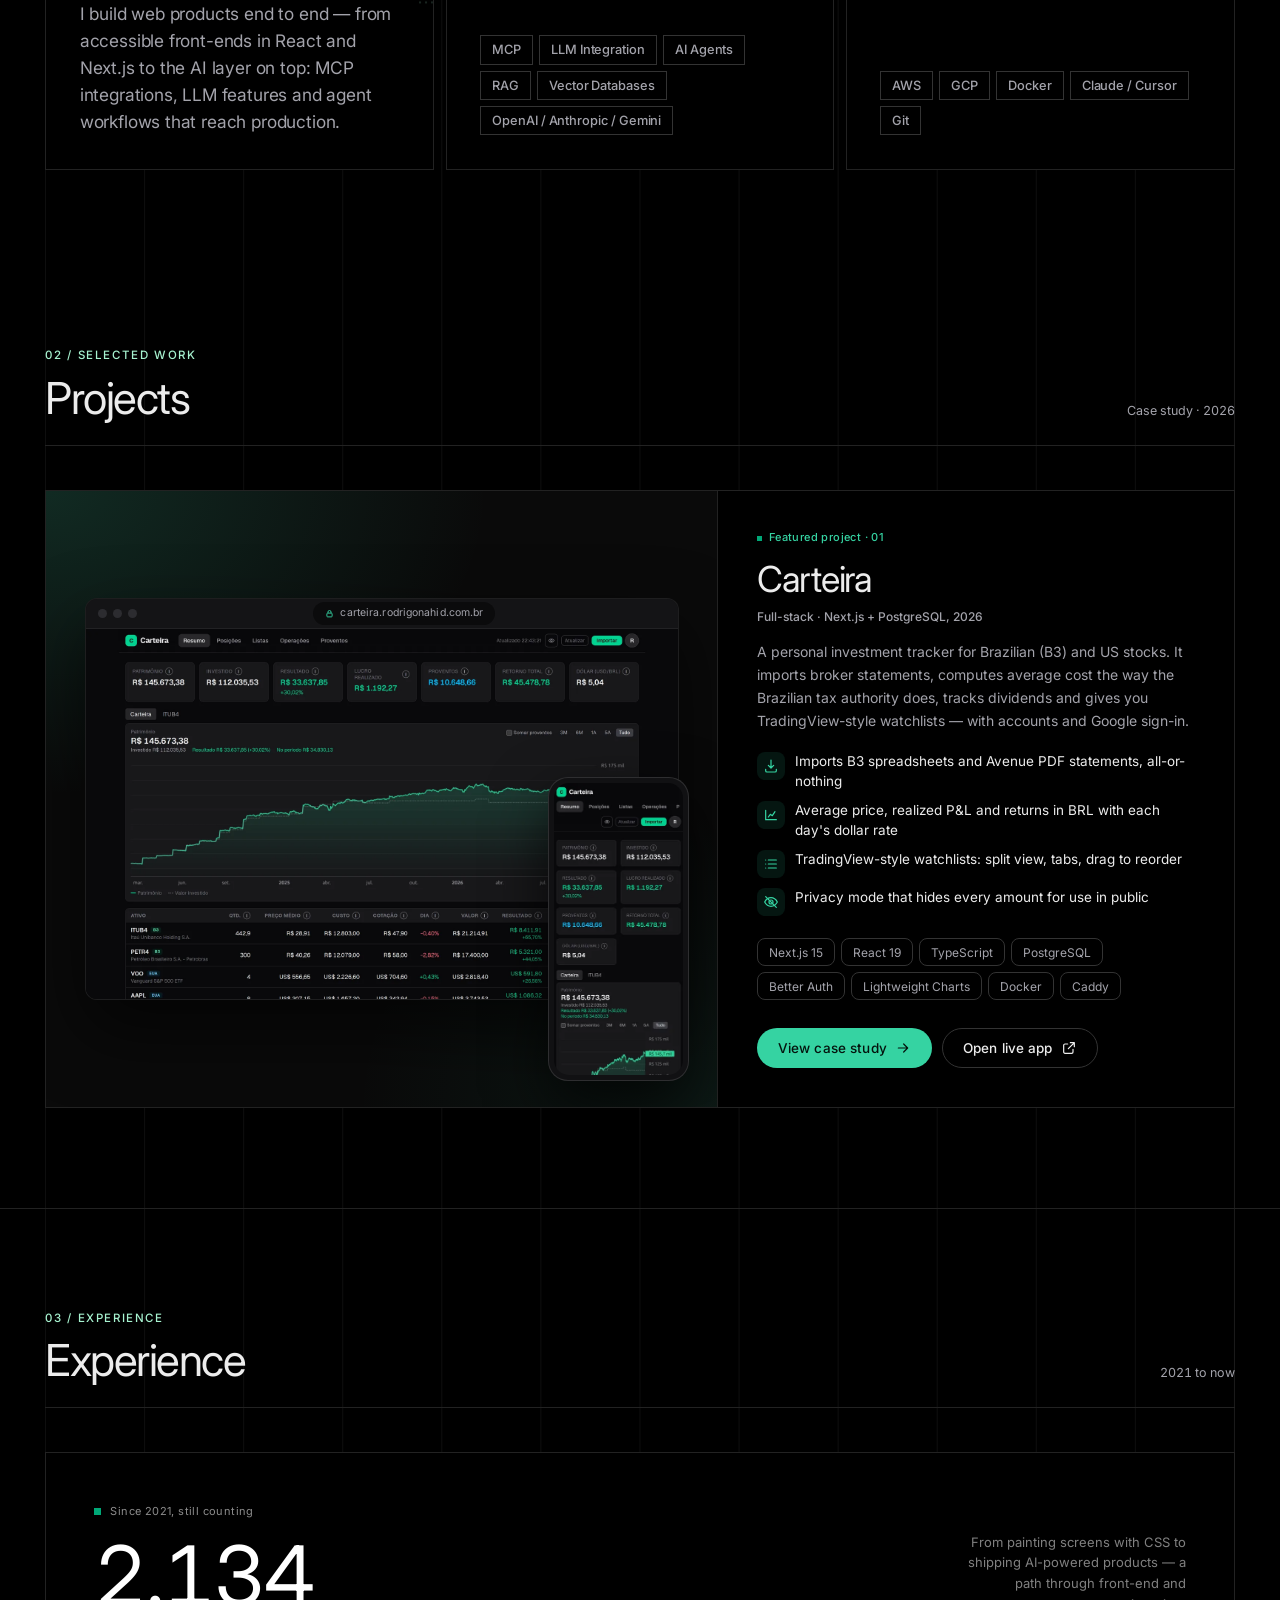
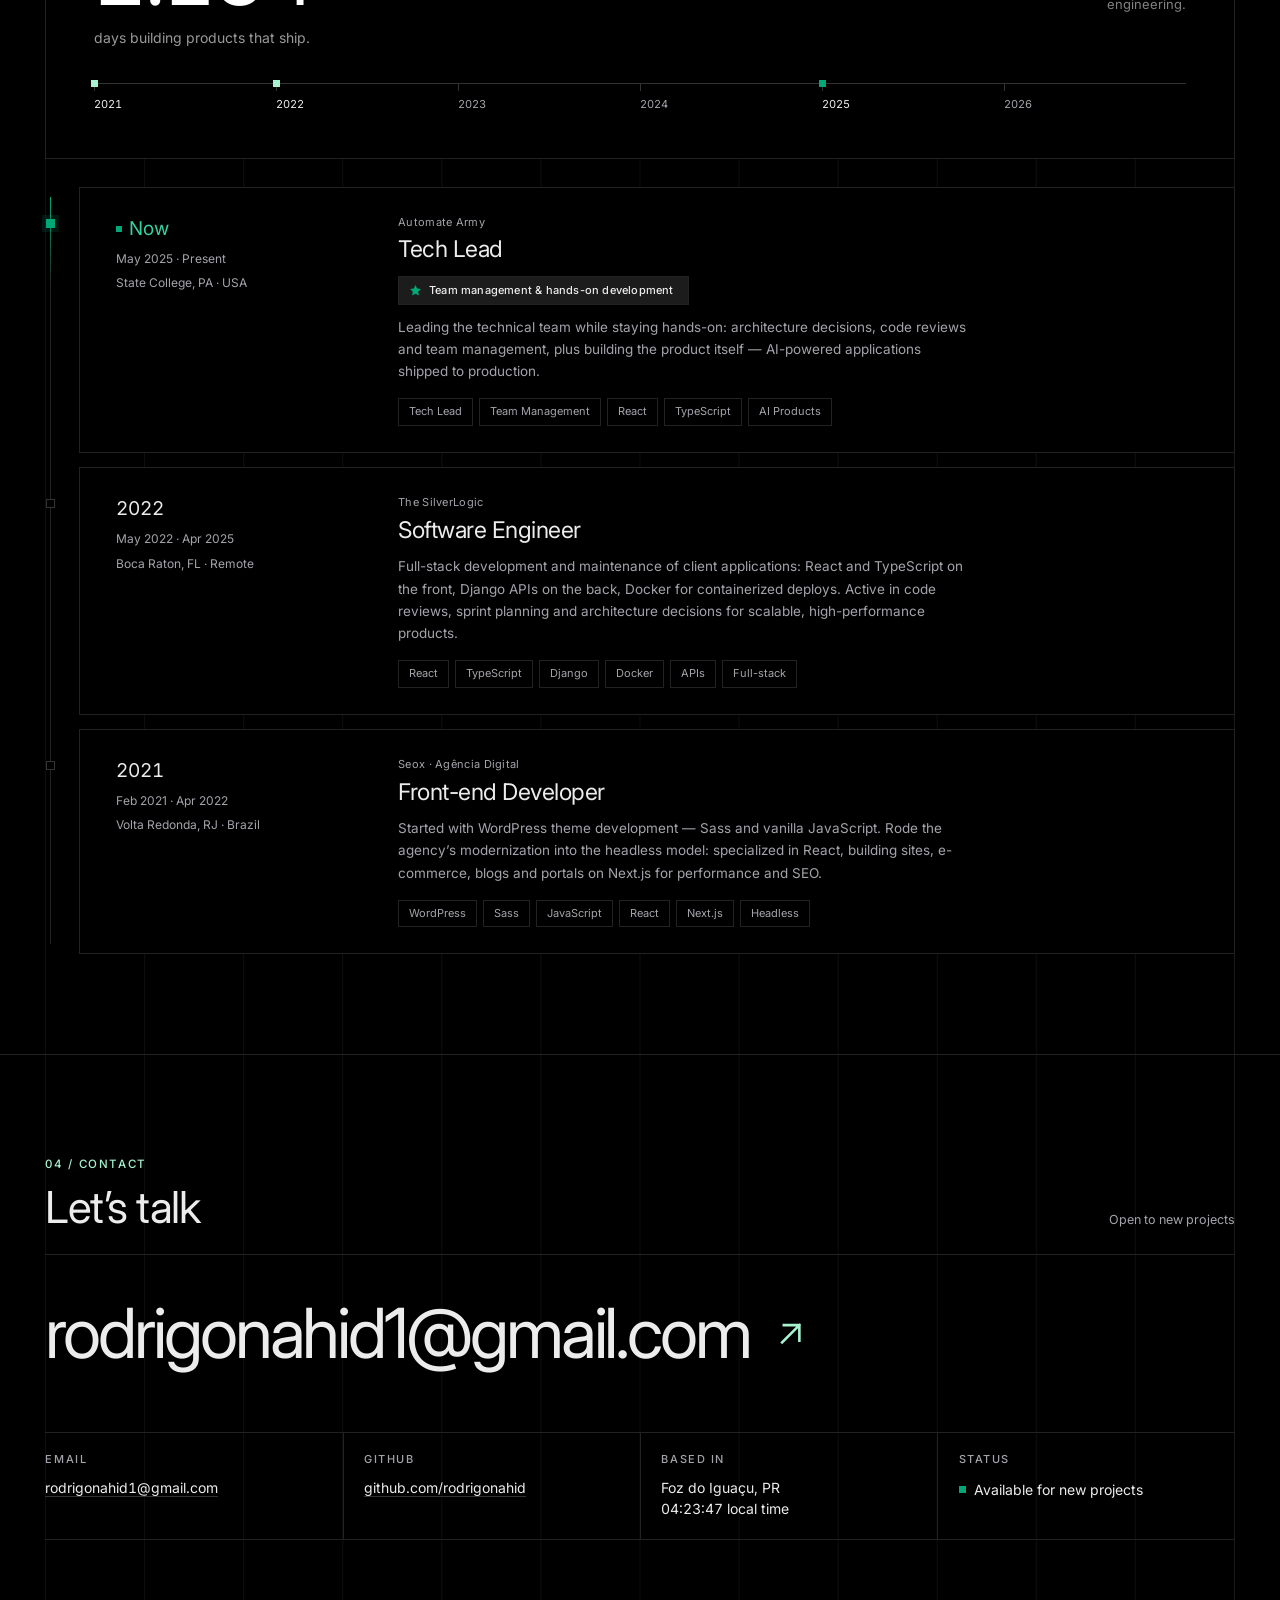
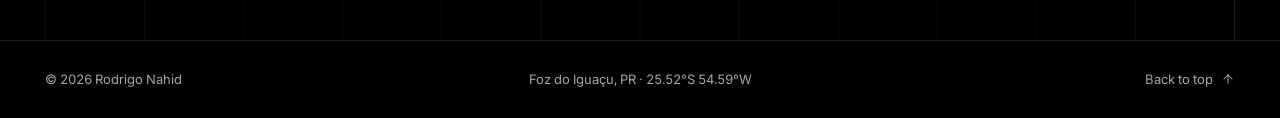
==== commit 8dfe5c6c: "Projects: one main image, other screens only in the dialog Drops the thumbnail strip and the rotatin" ====
--- a/index.html
+++ b/index.html
@@ -639,7 +639,7 @@
 
     .sc-media {
       position: relative; overflow: hidden; cursor: pointer;
-      padding: clamp(22px, 3vw, 40px) clamp(22px, 3vw, 40px) clamp(48px, 5vw, 64px);
+      padding: clamp(22px, 3vw, 40px);
       background:
         radial-gradient(120% 90% at 0% 0%, rgba(53,211,162,.16), transparent 55%),
         radial-gradient(90% 80% at 100% 100%, rgba(53,211,162,.08), transparent 60%),
@@ -668,11 +668,7 @@
     .sc-screens { position: relative; aspect-ratio: 16/10; background: #0b0b0c; }
     .sc-screens img {
       position: absolute; inset: 0; width: 100%; height: 100%; object-fit: cover; object-position: top left;
-      opacity: 0; z-index: 0;
-    }
-    /* the next screen fades in over the previous one, which stays opaque underneath */
-    .sc-screens img.prev { opacity: 1; z-index: 1; }
-    .sc-screens img.on { opacity: 1; z-index: 2; transition: opacity .8s var(--ease); }
+    }
     .sc-phone {
       position: absolute; right: clamp(14px, 2.2vw, 30px); bottom: clamp(16px, 2vw, 26px);
       width: clamp(92px, 11vw, 150px); aspect-ratio: 1170/2532;
@@ -682,9 +678,6 @@
     }
     .sc-media:hover .sc-phone { transform: translateY(-8px) rotate(-1.5deg); }
     .sc-phone img { width: 100%; height: 100%; object-fit: cover; object-position: top; border-radius: 15px; display: block; }
-    .sc-dots { position: absolute; left: clamp(22px, 3vw, 40px); bottom: clamp(18px, 2vw, 24px); display: flex; gap: 6px; }
-    .sc-dots span { width: 18px; height: 3px; border-radius: 2px; background: rgba(255,255,255,.18); transition: background .3s, width .3s; }
-    .sc-dots span.on { width: 30px; background: var(--accent-text); }
 
     .sc-body {
       border-left: 1px solid var(--border); padding: clamp(26px, 3vw, 44px);
@@ -739,44 +732,11 @@
     }
     @keyframes m-ripple { to { transform: scale(1); opacity: 0; } }
 
-    /* thumbnails under the card: each opens the walkthrough at that screen */
-    .sc-strip { display: grid; grid-template-columns: repeat(5, 1fr) minmax(0, 1.25fr); gap: 12px; margin-top: 12px; }
-    .sc-thumb {
-      position: relative; padding: 0; border: 1px solid var(--border); background: var(--bg);
-      cursor: pointer; text-align: left; color: inherit; font: inherit; overflow: hidden;
-      transition: border-color .25s;
-    }
-    .sc-thumb:hover { border-color: var(--border-strong); }
-    .sc-thumb img { display: block; width: 100%; aspect-ratio: 16/10; object-fit: cover; object-position: top left; transition: transform .4s var(--ease); }
-    .sc-thumb:hover img { transform: scale(1.04); }
-    .sc-thumb span {
-      display: flex; justify-content: space-between; gap: 8px; padding: 10px 12px;
-      border-top: 1px solid var(--border); font-size: 12px; color: var(--text);
-    }
-    .sc-thumb span em { font-style: normal; color: var(--muted); font-variant-numeric: tabular-nums; }
-    .sc-next {
-      border: 1px dashed var(--border-strong); background: var(--bg);
-      display: flex; flex-direction: column; justify-content: center; gap: 6px; padding: 16px 18px;
-    }
-    .sc-next b { font-weight: 500; font-size: 13px; color: var(--text); }
-    .sc-next p { font-size: 12px; color: var(--muted); line-height: 1.5; }
-    .sc-next .dot { width: 6px; height: 6px; border-radius: 50%; background: var(--accent); animation: sc-pulse 2s ease-in-out infinite; }
-    @keyframes sc-pulse { 50% { opacity: .35; } }
-
     @media (max-width: 1000px) {
       .sc { grid-template-columns: 1fr; }
       .sc-body { border-left: 0; border-top: 1px solid var(--border); }
-      .sc-strip { grid-template-columns: repeat(3, 1fr); }
-      .sc-next { grid-column: span 3; }
     }
     @media (max-width: 640px) {
-      .sc-strip {
-        display: flex; overflow-x: auto; scroll-snap-type: x mandatory; gap: 10px;
-        margin-inline: calc(var(--edge) * -1); padding-inline: var(--edge); scrollbar-width: none;
-      }
-      .sc-strip::-webkit-scrollbar { display: none; }
-      .sc-thumb { flex: 0 0 62%; scroll-snap-align: start; }
-      .sc-next { flex: 0 0 62%; }
       .sc-phone { width: 82px; }
       .sc-actions .m-btn { flex: 1 1 auto; }
     }
@@ -873,7 +833,7 @@
       .cs-tabs { padding: 0 8px; }
     }
     @media (prefers-reduced-motion: reduce) {
-      .sc-screens img, .sc-browser, .sc-phone, .cs[open], .cs::backdrop, .m-ripple, .sc-next .dot { transition: none; animation: none; }
+      .sc-browser, .sc-phone, .cs[open], .cs::backdrop, .m-ripple { transition: none; animation: none; }
     }
   </style>
   <script>
@@ -1207,7 +1167,6 @@
           ["eye", "Privacy mode that hides every amount for use in public"]
         ],
         tags: ["Next.js 15", "React 19", "TypeScript", "PostgreSQL", "Better Auth", "Lightweight Charts", "Docker", "Caddy"],
-        hero: ["dashboard", "watchlists", "dividends", "privacy"],
         steps: [
           ["dashboard", "Dashboard", "Net worth, invested capital, unrealized and realized P&L, dividends and total return, over a daily evolution chart since the first trade — US holdings converted with each day's USD/BRL."],
           ["asset", "Asset chart", "Candles and volume with TradingView Lightweight Charts, the user's average price drawn as a line, and ranges from one month to the full history."],
@@ -1266,7 +1225,6 @@
     const featured = PROJECTS.find(p => p.featured);
     if (featured) {
       const host = new URL(featured.live).host;
-      const stepIndex = Object.fromEntries(featured.steps.map((s, i) => [s[0], i]));
       document.getElementById('featured').innerHTML = `
         <article class="sc">
           <button class="sc-media" type="button" data-open="0" aria-label="Open the ${featured.title} walkthrough">
@@ -1275,11 +1233,10 @@
                 <span class="sc-url"><svg viewBox="0 0 24 24" fill="none" stroke="currentColor" stroke-width="2.4"><rect x="5" y="11" width="14" height="10" rx="2"/><path d="M8 11V8a4 4 0 0 1 8 0v3"/></svg>${host}</span>
               </div>
               <div class="sc-screens">
-                ${featured.hero.map((k, i) => `<img src="${IMG}${k}.webp" alt="" ${i ? 'loading="lazy"' : 'loading="eager"'} class="${i ? '' : 'on'}" width="1600" height="1000">`).join('')}
+                <img src="${IMG}dashboard.webp" alt="${featured.title} dashboard" loading="eager" width="1600" height="1000">
               </div>
             </div>
             <div class="sc-phone" aria-hidden="true"><img src="${IMG}mobile-thumb.webp" alt="" loading="lazy" width="320" height="692"></div>
-            <div class="sc-dots" aria-hidden="true">${featured.hero.map((_, i) => `<span class="${i ? '' : 'on'}"></span>`).join('')}</div>
           </button>
           <div class="sc-body">
             <p class="featured-label"><span class="dot"></span>Featured project &middot; 01</p>
@@ -1293,38 +1250,10 @@
               <a class="m-btn m-btn--outlined" href="${featured.live}" target="_blank" rel="noopener noreferrer">Open live app ${OUT}</a>
             </div>
           </div>
-        </article>
-        <div class="sc-strip">
-          ${["dashboard", "watchlists", "dividends", "import", "privacy"].map(k => {
-            const i = stepIndex[k];
-            return `<button class="sc-thumb" type="button" data-open="${i}">
-              <img src="${IMG}${k}-thumb.webp" alt="" loading="lazy" width="720" height="450">
-              <span>${featured.steps[i][1]}<em>${String(i + 1).padStart(2, '0')}</em></span>
-            </button>`;
-          }).join('')}
-          <div class="sc-next"><span class="dot" aria-hidden="true"></span><b>Next case study in progress</b><p>More projects are on the way. This section grows with them.</p></div>
-        </div>`;
-
-      // the browser mock cycles through a few screens; pauses on hover and off-screen
-      const media = document.querySelector('.sc-media');
-      const imgs = [...media.querySelectorAll('.sc-screens img')];
-      const dots = [...media.querySelectorAll('.sc-dots span')];
-      let cur = 0, paused = false, visible = true;
-      if (!reduceMotion) {
-        media.addEventListener('mouseenter', () => (paused = true));
-        media.addEventListener('mouseleave', () => (paused = false));
-        new IntersectionObserver(([e]) => (visible = e.isIntersecting)).observe(media);
-        setInterval(() => {
-          if (paused || !visible || document.hidden) return;
-          imgs.forEach(img => img.classList.remove('prev'));
-          imgs[cur].classList.replace('on', 'prev'); dots[cur].classList.remove('on');
-          cur = (cur + 1) % imgs.length;
-          imgs[cur].classList.add('on'); dots[cur].classList.add('on');
-        }, 3200);
-      }
-      // the mock opens the walkthrough on the screen it's showing
-      media.addEventListener('click', () => openCase(stepIndex[featured.hero[cur]]));
-      document.querySelectorAll('#featured [data-open]:not(.sc-media)').forEach(b =>
+        </article>`;
+
+      // the mock and the button both open the walkthrough on the first screen
+      document.querySelectorAll('#featured [data-open]').forEach(b =>
         b.addEventListener('click', () => openCase(+b.dataset.open)));
 
       // ── CASE STUDY DIALOG ──
